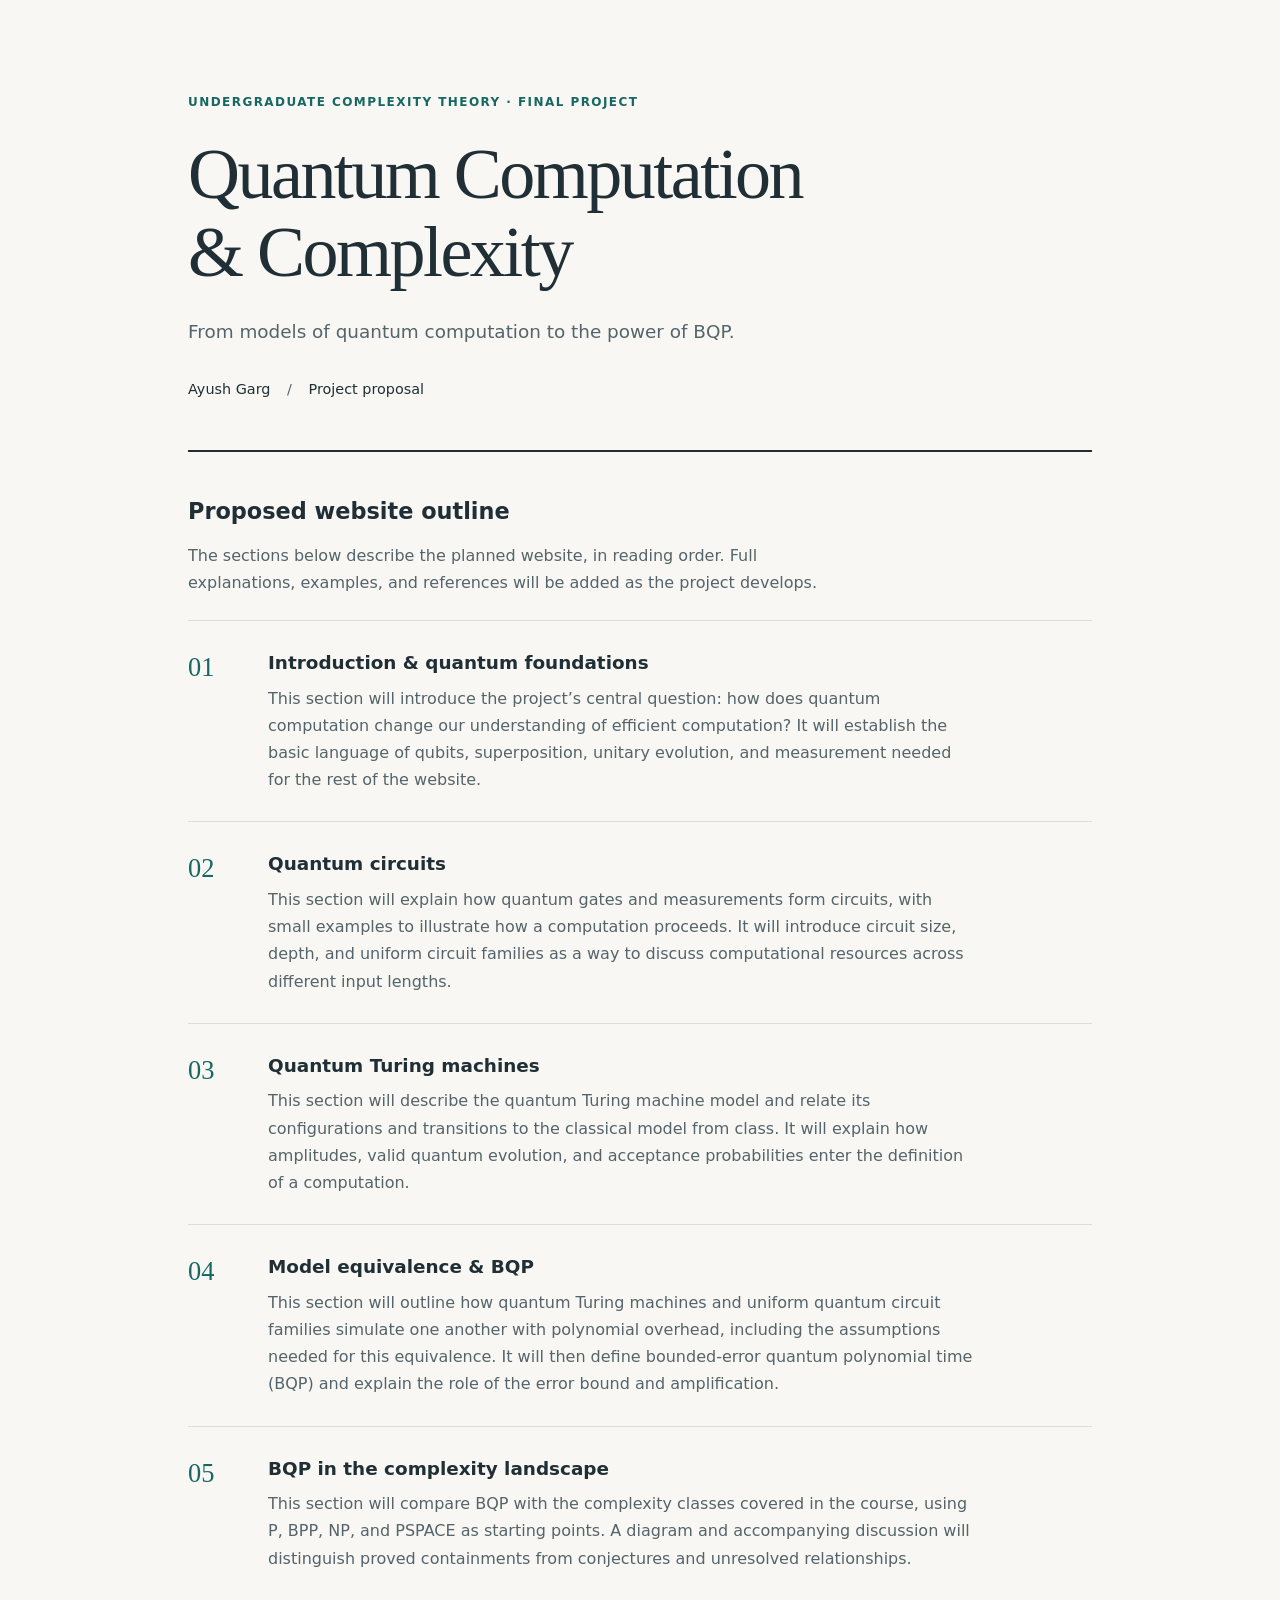
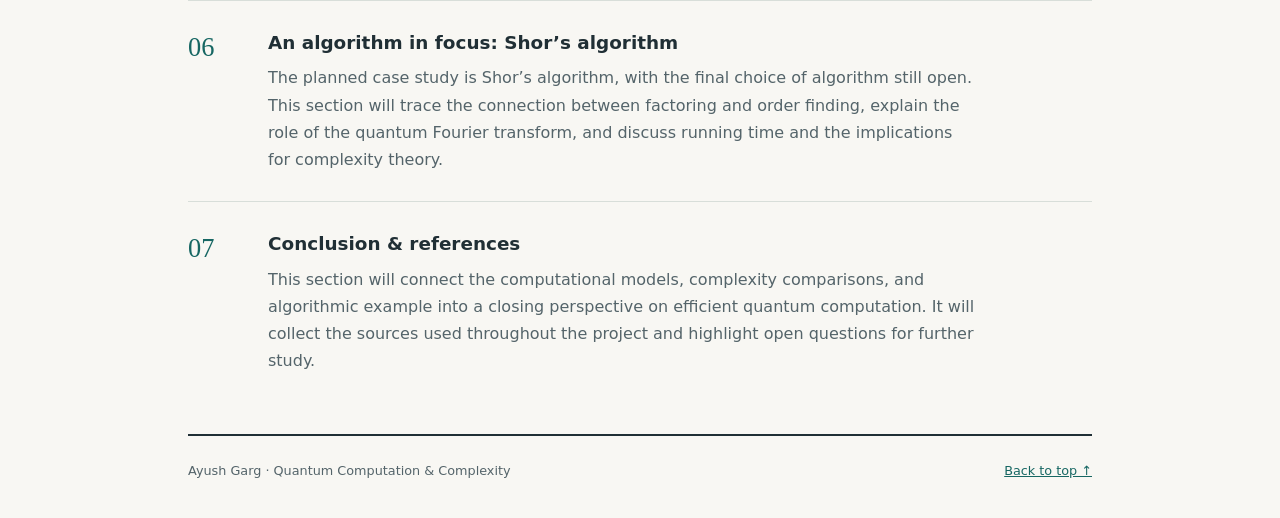
==== index.html @ b47189cc "Add quantum complexity project outline website" ====
<!DOCTYPE html>
<html lang="en">
<head>
  <meta charset="utf-8">
  <meta name="viewport" content="width=device-width, initial-scale=1">
  <meta name="description" content="Ayush Garg’s complexity theory final project: a proposed exploration of quantum computation and BQP.">
  <title>Quantum Computation &amp; Complexity | Ayush Garg</title>
  <link rel="stylesheet" href="styles.css">
</head>
<body>
  <a class="skip-link" href="#outline">Skip to outline</a>
  <div class="page">
    <header>
      <p class="eyebrow">Undergraduate Complexity Theory · Final Project</p>
      <h1>Quantum Computation<br>&amp; Complexity</h1>
      <p class="subtitle">From models of quantum computation to the power of BQP.</p>
      <p class="byline">Ayush Garg <span aria-hidden="true">/</span> Project proposal</p>
    </header>
    <main id="outline">
      <div class="outline-heading">
        <h2>Proposed website outline</h2>
        <p>The sections below describe the planned website, in reading order. Full explanations, examples, and references will be added as the project develops.</p>
      </div>
      <!-- Add future content inside each corresponding section. -->
      <ol class="chapters">
        <li><section id="introduction" aria-labelledby="intro-title">
          <h3 id="intro-title"><a href="#introduction">Introduction &amp; quantum foundations</a></h3>
          <p>This section will introduce the project’s central question: how does quantum computation change our understanding of efficient computation? It will establish the basic language of qubits, superposition, unitary evolution, and measurement needed for the rest of the website.</p>
        </section></li>
        <li><section id="quantum-circuits" aria-labelledby="circuits-title">
          <h3 id="circuits-title"><a href="#quantum-circuits">Quantum circuits</a></h3>
          <p>This section will explain how quantum gates and measurements form circuits, with small examples to illustrate how a computation proceeds. It will introduce circuit size, depth, and uniform circuit families as a way to discuss computational resources across different input lengths.</p>
        </section></li>
        <li><section id="quantum-turing-machines" aria-labelledby="machines-title">
          <h3 id="machines-title"><a href="#quantum-turing-machines">Quantum Turing machines</a></h3>
          <p>This section will describe the quantum Turing machine model and relate its configurations and transitions to the classical model from class. It will explain how amplitudes, valid quantum evolution, and acceptance probabilities enter the definition of a computation.</p>
        </section></li>
        <li><section id="equivalence-and-bqp" aria-labelledby="bqp-title">
          <h3 id="bqp-title"><a href="#equivalence-and-bqp">Model equivalence &amp; BQP</a></h3>
          <p>This section will outline how quantum Turing machines and uniform quantum circuit families simulate one another with polynomial overhead, including the assumptions needed for this equivalence. It will then define bounded-error quantum polynomial time (BQP) and explain the role of the error bound and amplification.</p>
        </section></li>
        <li><section id="complexity-landscape" aria-labelledby="landscape-title">
          <h3 id="landscape-title"><a href="#complexity-landscape">BQP in the complexity landscape</a></h3>
          <p>This section will compare BQP with the complexity classes covered in the course, using P, BPP, NP, and PSPACE as starting points. A diagram and accompanying discussion will distinguish proved containments from conjectures and unresolved relationships.</p>
        </section></li>
        <li><section id="quantum-algorithm" aria-labelledby="algorithm-title">
          <h3 id="algorithm-title"><a href="#quantum-algorithm">An algorithm in focus: Shor’s algorithm</a></h3>
          <p>The planned case study is Shor’s algorithm, with the final choice of algorithm still open. This section will trace the connection between factoring and order finding, explain the role of the quantum Fourier transform, and discuss running time and the implications for complexity theory.</p>
        </section></li>
        <li><section id="conclusion-and-references" aria-labelledby="references-title">
          <h3 id="references-title"><a href="#conclusion-and-references">Conclusion &amp; references</a></h3>
          <p>This section will connect the computational models, complexity comparisons, and algorithmic example into a closing perspective on efficient quantum computation. It will collect the sources used throughout the project and highlight open questions for further study.</p>
        </section></li>
      </ol>
    </main>
    <footer>Ayush Garg · Quantum Computation &amp; Complexity <a href="#">Back to top ↑</a></footer>
  </div>
</body>
</html>
---- styles.css ----
:root { color-scheme: light; --paper: #f8f7f3; --ink: #202f35; --muted: #54646a; --accent: #176763; --rule: #d8ded9; }
* { box-sizing: border-box; }
html { scroll-behavior: smooth; }
body { margin: 0; background: var(--paper); color: var(--ink); font-family: system-ui, -apple-system, BlinkMacSystemFont, "Segoe UI", sans-serif; line-height: 1.7; }
.page { max-width: 1000px; margin: 0 auto; padding: 0 48px; }
header { padding: 80px 0 48px; border-bottom: 2px solid var(--ink); }
.eyebrow { color: var(--accent); font-size: .75rem; font-weight: 700; letter-spacing: .12em; text-transform: uppercase; }
h1 { margin: 24px 0; font-family: Georgia, "Times New Roman", serif; font-size: clamp(2.5rem, 6vw, 4.5rem); font-weight: 400; line-height: 1.08; letter-spacing: -.035em; }
.subtitle { max-width: 550px; color: var(--muted); font-size: 1.15rem; }
.byline { margin: 30px 0 0; font-size: .9rem; }
.byline span { margin: 0 12px; color: var(--muted); }
.outline-heading { padding: 40px 0 24px; }
h2 { margin: 0 0 12px; font-size: 1.4rem; font-weight: 600; }
.outline-heading p { max-width: 680px; margin: 0; color: var(--muted); }
.chapters { list-style: none; counter-reset: chapter; margin: 0; padding: 0; }
.chapters li { counter-increment: chapter; display: grid; grid-template-columns: 56px 1fr; gap: 24px; padding: 28px 0; border-top: 1px solid var(--rule); }
.chapters li::before { content: counter(chapter, decimal-leading-zero); color: var(--accent); font-family: Georgia, "Times New Roman", serif; font-size: 1.65rem; line-height: 1.4; }
section { scroll-margin-top: 24px; }
h3 { margin: 0 0 8px; font-size: 1.15rem; font-weight: 600; line-height: 1.5; }
h3 a { color: inherit; text-decoration: none; }
h3 a:hover { color: var(--accent); text-decoration: underline; text-underline-offset: 5px; }
section p { max-width: 710px; margin: 0; color: var(--muted); }
footer { display: flex; justify-content: space-between; gap: 20px; margin-top: 32px; padding: 24px 0 36px; border-top: 2px solid var(--ink); color: var(--muted); font-size: .8rem; }
footer a { color: var(--accent); white-space: nowrap; }
a:focus-visible { outline: 2px solid var(--accent); outline-offset: 5px; }
.skip-link { position: absolute; top: 8px; left: 8px; padding: 8px 16px; background: var(--ink); color: white; transform: translateY(-150%); }
.skip-link:focus { transform: translateY(0); }
@media (max-width: 600px) {
  .page { padding: 0 24px; }
  header { padding-top: 40px; }
  .chapters li { grid-template-columns: 32px 1fr; gap: 12px; }
  footer { flex-direction: column; gap: 8px; }
}
@media (prefers-reduced-motion: reduce) { html { scroll-behavior: auto; } }
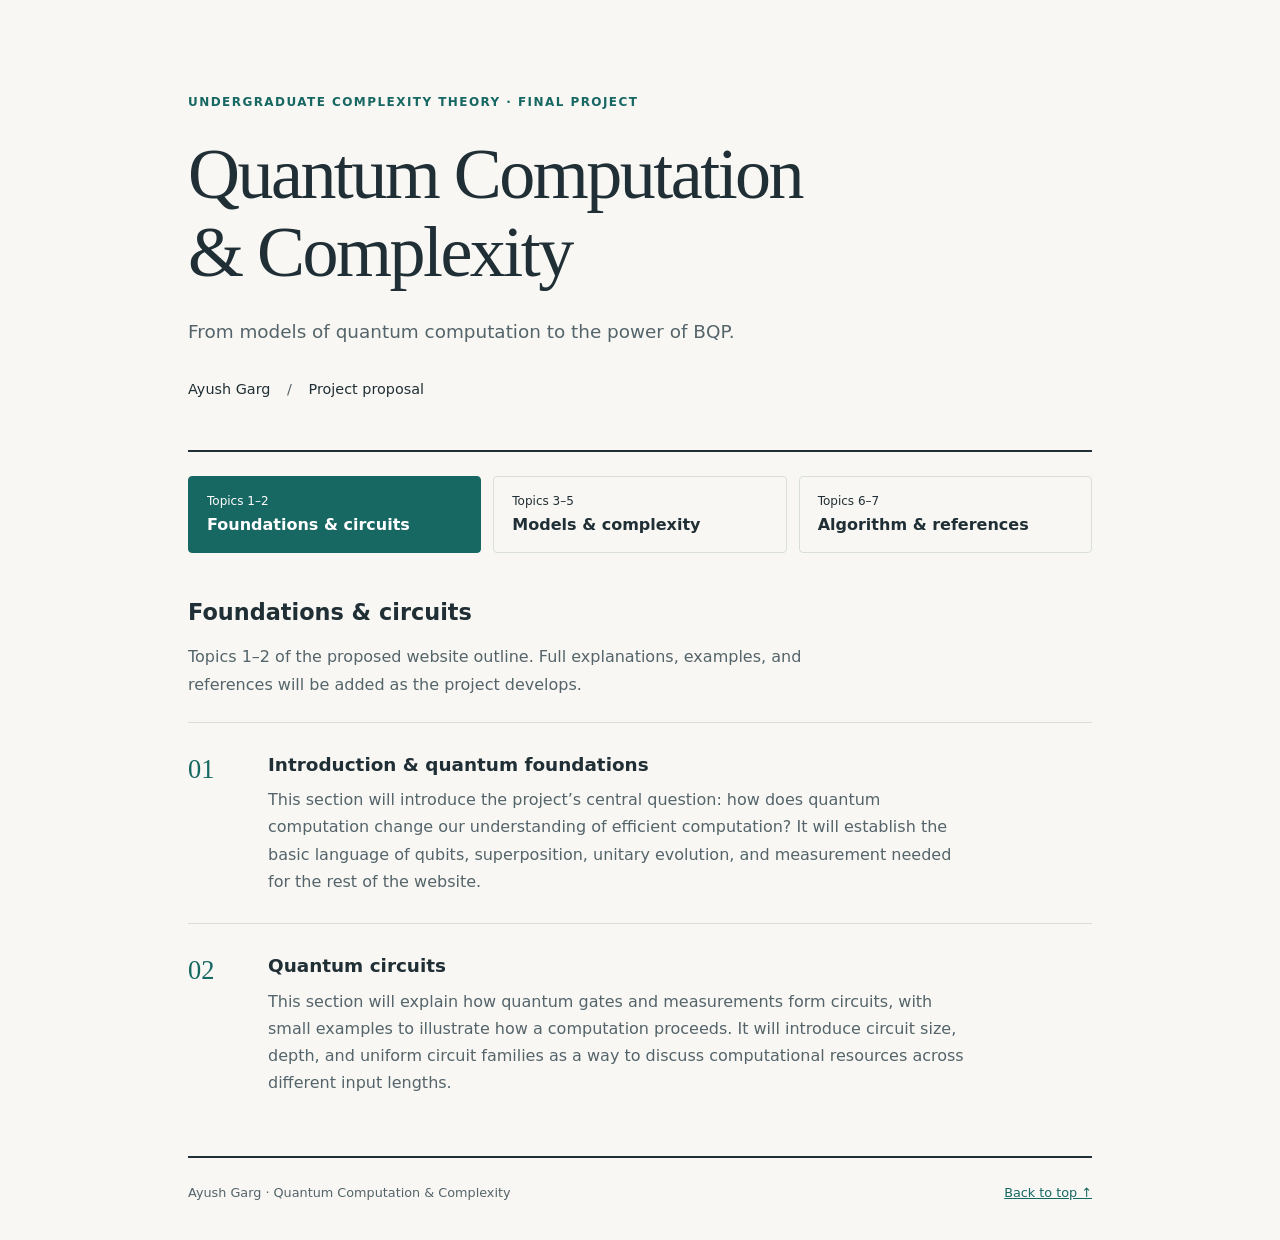
==== commit 33ba8f1b: "Split outline into three navigable topic pages" ====
--- a/index.html
+++ b/index.html
@@ -4,7 +4,7 @@
   <meta charset="utf-8">
   <meta name="viewport" content="width=device-width, initial-scale=1">
   <meta name="description" content="Ayush Garg’s complexity theory final project: a proposed exploration of quantum computation and BQP.">
-  <title>Quantum Computation &amp; Complexity | Ayush Garg</title>
+  <title>Foundations &amp; circuits | Ayush Garg</title>
   <link rel="stylesheet" href="styles.css">
 </head>
 <body>
@@ -16,13 +16,18 @@
       <p class="subtitle">From models of quantum computation to the power of BQP.</p>
       <p class="byline">Ayush Garg <span aria-hidden="true">/</span> Project proposal</p>
     </header>
+    <nav class="page-nav" aria-label="Project pages">
+      <a href="index.html" aria-current="page"><span>Topics 1–2</span>Foundations &amp; circuits</a>
+      <a href="models-and-complexity.html"><span>Topics 3–5</span>Models &amp; complexity</a>
+      <a href="algorithm-and-references.html"><span>Topics 6–7</span>Algorithm &amp; references</a>
+    </nav>
     <main id="outline">
       <div class="outline-heading">
-        <h2>Proposed website outline</h2>
-        <p>The sections below describe the planned website, in reading order. Full explanations, examples, and references will be added as the project develops.</p>
+        <h2>Foundations &amp; circuits</h2>
+        <p>Topics 1–2 of the proposed website outline. Full explanations, examples, and references will be added as the project develops.</p>
       </div>
       <!-- Add future content inside each corresponding section. -->
-      <ol class="chapters">
+      <ol class="chapters" start="1" style="--chapter-start: 0">
         <li><section id="introduction" aria-labelledby="intro-title">
           <h3 id="intro-title"><a href="#introduction">Introduction &amp; quantum foundations</a></h3>
           <p>This section will introduce the project’s central question: how does quantum computation change our understanding of efficient computation? It will establish the basic language of qubits, superposition, unitary evolution, and measurement needed for the rest of the website.</p>
@@ -31,26 +36,6 @@
           <h3 id="circuits-title"><a href="#quantum-circuits">Quantum circuits</a></h3>
           <p>This section will explain how quantum gates and measurements form circuits, with small examples to illustrate how a computation proceeds. It will introduce circuit size, depth, and uniform circuit families as a way to discuss computational resources across different input lengths.</p>
         </section></li>
-        <li><section id="quantum-turing-machines" aria-labelledby="machines-title">
-          <h3 id="machines-title"><a href="#quantum-turing-machines">Quantum Turing machines</a></h3>
-          <p>This section will describe the quantum Turing machine model and relate its configurations and transitions to the classical model from class. It will explain how amplitudes, valid quantum evolution, and acceptance probabilities enter the definition of a computation.</p>
-        </section></li>
-        <li><section id="equivalence-and-bqp" aria-labelledby="bqp-title">
-          <h3 id="bqp-title"><a href="#equivalence-and-bqp">Model equivalence &amp; BQP</a></h3>
-          <p>This section will outline how quantum Turing machines and uniform quantum circuit families simulate one another with polynomial overhead, including the assumptions needed for this equivalence. It will then define bounded-error quantum polynomial time (BQP) and explain the role of the error bound and amplification.</p>
-        </section></li>
-        <li><section id="complexity-landscape" aria-labelledby="landscape-title">
-          <h3 id="landscape-title"><a href="#complexity-landscape">BQP in the complexity landscape</a></h3>
-          <p>This section will compare BQP with the complexity classes covered in the course, using P, BPP, NP, and PSPACE as starting points. A diagram and accompanying discussion will distinguish proved containments from conjectures and unresolved relationships.</p>
-        </section></li>
-        <li><section id="quantum-algorithm" aria-labelledby="algorithm-title">
-          <h3 id="algorithm-title"><a href="#quantum-algorithm">An algorithm in focus: Shor’s algorithm</a></h3>
-          <p>The planned case study is Shor’s algorithm, with the final choice of algorithm still open. This section will trace the connection between factoring and order finding, explain the role of the quantum Fourier transform, and discuss running time and the implications for complexity theory.</p>
-        </section></li>
-        <li><section id="conclusion-and-references" aria-labelledby="references-title">
-          <h3 id="references-title"><a href="#conclusion-and-references">Conclusion &amp; references</a></h3>
-          <p>This section will connect the computational models, complexity comparisons, and algorithmic example into a closing perspective on efficient quantum computation. It will collect the sources used throughout the project and highlight open questions for further study.</p>
-        </section></li>
       </ol>
     </main>
     <footer>Ayush Garg · Quantum Computation &amp; Complexity <a href="#">Back to top ↑</a></footer>
--- a/styles.css
+++ b/styles.css
@@ -12,7 +12,7 @@
 .outline-heading { padding: 40px 0 24px; }
 h2 { margin: 0 0 12px; font-size: 1.4rem; font-weight: 600; }
 .outline-heading p { max-width: 680px; margin: 0; color: var(--muted); }
-.chapters { list-style: none; counter-reset: chapter; margin: 0; padding: 0; }
+.chapters { list-style: none; counter-reset: chapter var(--chapter-start, 0); margin: 0; padding: 0; }
 .chapters li { counter-increment: chapter; display: grid; grid-template-columns: 56px 1fr; gap: 24px; padding: 28px 0; border-top: 1px solid var(--rule); }
 .chapters li::before { content: counter(chapter, decimal-leading-zero); color: var(--accent); font-family: Georgia, "Times New Roman", serif; font-size: 1.65rem; line-height: 1.4; }
 section { scroll-margin-top: 24px; }
@@ -32,3 +32,11 @@
   footer { flex-direction: column; gap: 8px; }
 }
 @media (prefers-reduced-motion: reduce) { html { scroll-behavior: auto; } }
+
+/* Shared navigation across the three topic pages. */
+.page-nav { display: flex; gap: 12px; padding: 24px 0 0; }
+.page-nav a { flex: 1; padding: 14px 18px; border: 1px solid var(--rule); border-radius: 4px; color: var(--ink); text-decoration: none; font-weight: 600; }
+.page-nav span { display: block; font-size: .75rem; font-weight: 400; }
+.page-nav a:hover { border-color: var(--accent); }
+.page-nav a[aria-current="page"] { background: var(--accent); border-color: var(--accent); color: white; }
+@media (max-width: 600px) { .page-nav { flex-direction: column; gap: 8px; } }
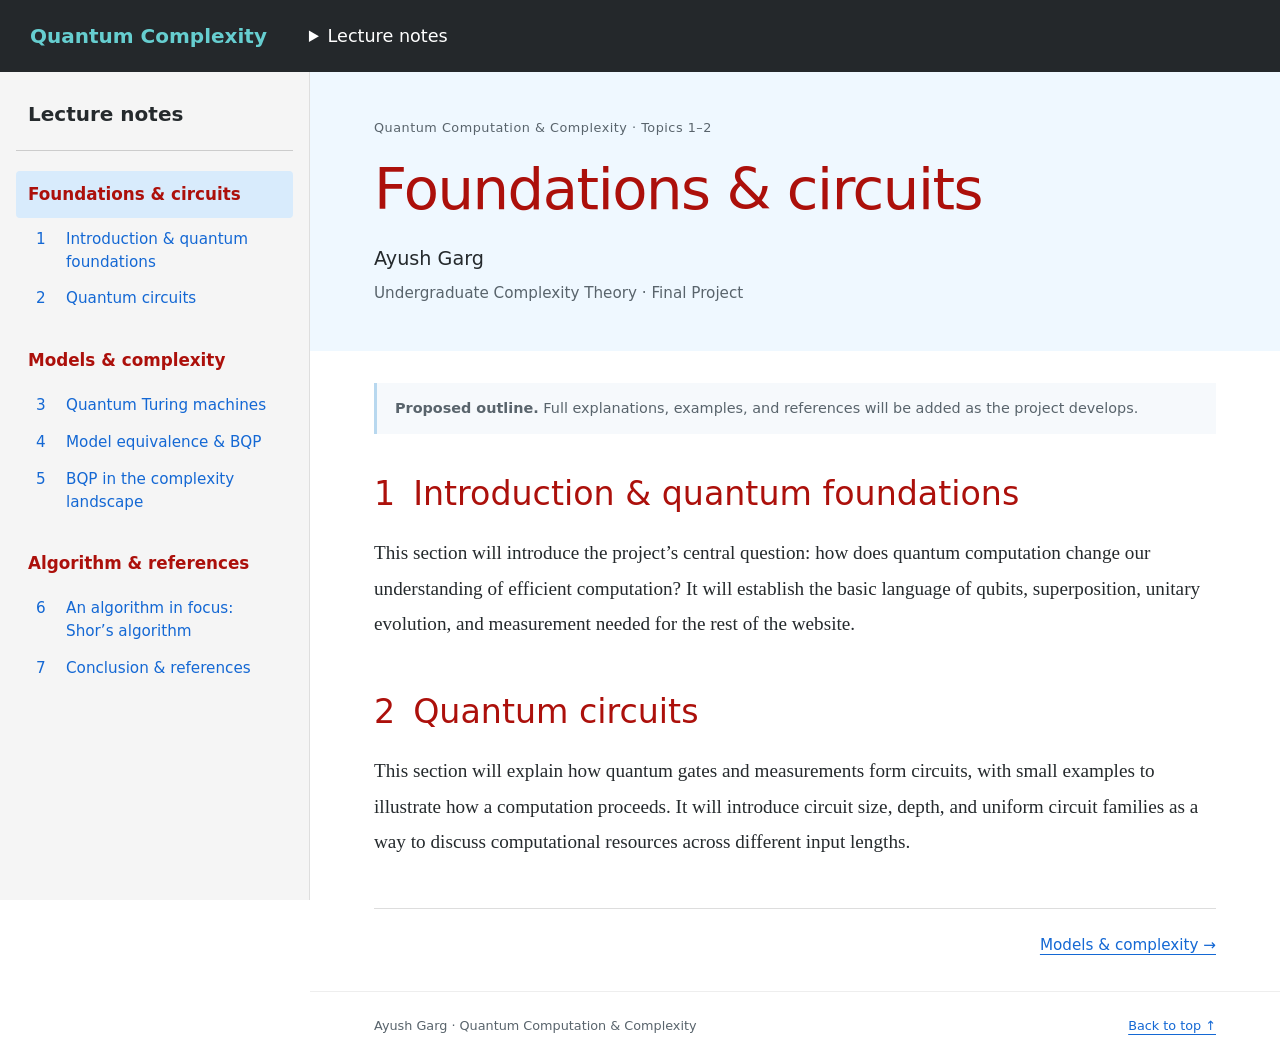
==== commit f143ae2f: "Style project as lecture notes with sidebar navigation" ====
--- a/index.html
+++ b/index.html
@@ -5,38 +5,55 @@
   <meta name="viewport" content="width=device-width, initial-scale=1">
   <meta name="description" content="Ayush Garg’s complexity theory final project: a proposed exploration of quantum computation and BQP.">
   <title>Foundations &amp; circuits | Ayush Garg</title>
-  <link rel="stylesheet" href="styles.css">
+  <link rel="stylesheet" href="styles.css?v=lecture-notes">
 </head>
 <body>
-  <a class="skip-link" href="#outline">Skip to outline</a>
-  <div class="page">
-    <header>
-      <p class="eyebrow">Undergraduate Complexity Theory · Final Project</p>
-      <h1>Quantum Computation<br>&amp; Complexity</h1>
-      <p class="subtitle">From models of quantum computation to the power of BQP.</p>
-      <p class="byline">Ayush Garg <span aria-hidden="true">/</span> Project proposal</p>
-    </header>
-    <nav class="page-nav" aria-label="Project pages">
-      <a href="index.html" aria-current="page"><span>Topics 1–2</span>Foundations &amp; circuits</a>
-      <a href="models-and-complexity.html"><span>Topics 3–5</span>Models &amp; complexity</a>
-      <a href="algorithm-and-references.html"><span>Topics 6–7</span>Algorithm &amp; references</a>
-    </nav>
+  <a class="skip-link" href="#outline">Skip to lecture notes</a>
+  <header class="topbar">
+    <a class="brand" href="index.html">Quantum Complexity</a>
+    <details class="lecture-menu"><summary>Lecture notes</summary><div class="menu-links"><a href="index.html" aria-current="page">Foundations &amp; circuits</a><a href="models-and-complexity.html">Models &amp; complexity</a><a href="algorithm-and-references.html">Algorithm &amp; references</a></div></details>
+  </header>
+  <aside class="sidebar">
+    <h2>Lecture notes</h2>
+    <nav aria-label="Lecture notes">
+<div class="nav-group"><a class="lecture-link" href="index.html" aria-current="page">Foundations &amp; circuits</a><ul class="section-links">
+<li><a href="index.html#introduction"><span>1</span>Introduction &amp; quantum foundations</a></li>
+<li><a href="index.html#quantum-circuits"><span>2</span>Quantum circuits</a></li>
+</ul></div>
+<div class="nav-group"><a class="lecture-link" href="models-and-complexity.html">Models &amp; complexity</a><ul class="section-links">
+<li><a href="models-and-complexity.html#quantum-turing-machines"><span>3</span>Quantum Turing machines</a></li>
+<li><a href="models-and-complexity.html#equivalence-and-bqp"><span>4</span>Model equivalence &amp; BQP</a></li>
+<li><a href="models-and-complexity.html#complexity-landscape"><span>5</span>BQP in the complexity landscape</a></li>
+</ul></div>
+<div class="nav-group"><a class="lecture-link" href="algorithm-and-references.html">Algorithm &amp; references</a><ul class="section-links">
+<li><a href="algorithm-and-references.html#quantum-algorithm"><span>6</span>An algorithm in focus: Shor’s algorithm</a></li>
+<li><a href="algorithm-and-references.html#conclusion-and-references"><span>7</span>Conclusion &amp; references</a></li>
+</ul></div>
+</nav>
+  </aside>
+  <div class="reading-pane">
     <main id="outline">
-      <div class="outline-heading">
-        <h2>Foundations &amp; circuits</h2>
-        <p>Topics 1–2 of the proposed website outline. Full explanations, examples, and references will be added as the project develops.</p>
-      </div>
+      <header class="lecture-header">
+        <p class="eyebrow">Quantum Computation &amp; Complexity · Topics 1–2</p>
+        <h1>Foundations &amp; circuits</h1>
+        <p class="byline">Ayush Garg</p>
+        <p class="course">Undergraduate Complexity Theory · Final Project</p>
+      </header>
+      <div class="notes-body">
+        <p class="proposal-note"><strong>Proposed outline.</strong> Full explanations, examples, and references will be added as the project develops.</p>
       <!-- Add future content inside each corresponding section. -->
       <ol class="chapters" start="1" style="--chapter-start: 0">
         <li><section id="introduction" aria-labelledby="intro-title">
-          <h3 id="intro-title"><a href="#introduction">Introduction &amp; quantum foundations</a></h3>
+          <h2 id="intro-title"><a href="#introduction">Introduction &amp; quantum foundations</a></h2>
           <p>This section will introduce the project’s central question: how does quantum computation change our understanding of efficient computation? It will establish the basic language of qubits, superposition, unitary evolution, and measurement needed for the rest of the website.</p>
         </section></li>
         <li><section id="quantum-circuits" aria-labelledby="circuits-title">
-          <h3 id="circuits-title"><a href="#quantum-circuits">Quantum circuits</a></h3>
+          <h2 id="circuits-title"><a href="#quantum-circuits">Quantum circuits</a></h2>
           <p>This section will explain how quantum gates and measurements form circuits, with small examples to illustrate how a computation proceeds. It will introduce circuit size, depth, and uniform circuit families as a way to discuss computational resources across different input lengths.</p>
         </section></li>
       </ol>
+        <nav class="reading-nav" aria-label="Continue reading"><a class="next" href="models-and-complexity.html">Models &amp; complexity →</a></nav>
+      </div>
     </main>
     <footer>Ayush Garg · Quantum Computation &amp; Complexity <a href="#">Back to top ↑</a></footer>
   </div>
--- a/styles.css
+++ b/styles.css
@@ -1,42 +1,60 @@
-:root { color-scheme: light; --paper: #f8f7f3; --ink: #202f35; --muted: #54646a; --accent: #176763; --rule: #d8ded9; }
+:root { color-scheme: light; --ink: #252a2d; --muted: #59646c; --red: #ac100b; --blue: #1468d4; --selected: #d8ebfc; --sidebar: 310px; --topbar: 72px; }
 * { box-sizing: border-box; }
-html { scroll-behavior: smooth; }
-body { margin: 0; background: var(--paper); color: var(--ink); font-family: system-ui, -apple-system, BlinkMacSystemFont, "Segoe UI", sans-serif; line-height: 1.7; }
-.page { max-width: 1000px; margin: 0 auto; padding: 0 48px; }
-header { padding: 80px 0 48px; border-bottom: 2px solid var(--ink); }
-.eyebrow { color: var(--accent); font-size: .75rem; font-weight: 700; letter-spacing: .12em; text-transform: uppercase; }
-h1 { margin: 24px 0; font-family: Georgia, "Times New Roman", serif; font-size: clamp(2.5rem, 6vw, 4.5rem); font-weight: 400; line-height: 1.08; letter-spacing: -.035em; }
-.subtitle { max-width: 550px; color: var(--muted); font-size: 1.15rem; }
-.byline { margin: 30px 0 0; font-size: .9rem; }
-.byline span { margin: 0 12px; color: var(--muted); }
-.outline-heading { padding: 40px 0 24px; }
-h2 { margin: 0 0 12px; font-size: 1.4rem; font-weight: 600; }
-.outline-heading p { max-width: 680px; margin: 0; color: var(--muted); }
-.chapters { list-style: none; counter-reset: chapter var(--chapter-start, 0); margin: 0; padding: 0; }
-.chapters li { counter-increment: chapter; display: grid; grid-template-columns: 56px 1fr; gap: 24px; padding: 28px 0; border-top: 1px solid var(--rule); }
-.chapters li::before { content: counter(chapter, decimal-leading-zero); color: var(--accent); font-family: Georgia, "Times New Roman", serif; font-size: 1.65rem; line-height: 1.4; }
-section { scroll-margin-top: 24px; }
-h3 { margin: 0 0 8px; font-size: 1.15rem; font-weight: 600; line-height: 1.5; }
-h3 a { color: inherit; text-decoration: none; }
-h3 a:hover { color: var(--accent); text-decoration: underline; text-underline-offset: 5px; }
-section p { max-width: 710px; margin: 0; color: var(--muted); }
-footer { display: flex; justify-content: space-between; gap: 20px; margin-top: 32px; padding: 24px 0 36px; border-top: 2px solid var(--ink); color: var(--muted); font-size: .8rem; }
-footer a { color: var(--accent); white-space: nowrap; }
-a:focus-visible { outline: 2px solid var(--accent); outline-offset: 5px; }
-.skip-link { position: absolute; top: 8px; left: 8px; padding: 8px 16px; background: var(--ink); color: white; transform: translateY(-150%); }
+html { scroll-behavior: smooth; scroll-padding-top: 96px; }
+body { margin: 0; background: white; color: var(--ink); font-family: system-ui, -apple-system, BlinkMacSystemFont, "Segoe UI", sans-serif; line-height: 1.6; }
+a { color: var(--blue); text-underline-offset: 4px; }
+a:focus-visible, summary:focus-visible { outline: 3px solid #3187e5; outline-offset: 3px; }
+.topbar { position: sticky; top: 0; z-index: 10; height: var(--topbar); display: flex; align-items: center; gap: 42px; padding: 0 30px; background: #24282b; color: white; }
+.brand { color: #66ced0; font-size: 1.25rem; font-weight: 650; text-decoration: none; }
+.lecture-menu { position: relative; }
+.lecture-menu summary { cursor: pointer; font-size: 1.1rem; padding: 12px 0; }
+.menu-links { position: absolute; top: 100%; left: 0; width: 290px; padding: 10px 0; background: white; border: 1px solid #d6dadd; border-radius: 5px; box-shadow: 0 12px 28px #0003; }
+.menu-links a { display: block; padding: 12px 20px; color: var(--red); text-decoration: none; }
+.menu-links a:hover, .menu-links a[aria-current="page"] { background: var(--selected); }
+.sidebar { position: fixed; top: var(--topbar); bottom: 0; left: 0; width: var(--sidebar); overflow-y: auto; background: #f5f5f5; border-right: 1px solid #dedede; padding: 26px 16px; }
+.sidebar h2 { margin: 0 0 20px; padding: 0 12px 20px; border-bottom: 1px solid #ccc; font-size: 1.25rem; font-weight: 650; }
+.nav-group { margin-bottom: 20px; }
+.lecture-link { display: block; padding: 10px 12px; color: var(--red); text-decoration: none; border-radius: 4px; font-size: 1.05rem; font-weight: 550; }
+.lecture-link[aria-current="page"] { background: var(--selected); }
+.lecture-link:hover { background: #e5edf4; }
+.section-links { list-style: none; padding: 3px 0 0; margin: 0; }
+.section-links a { display: grid; grid-template-columns: 20px 1fr; gap: 10px; padding: 7px 12px 7px 20px; font-size: .95rem; text-decoration: none; line-height: 1.5; }
+.section-links a:hover { text-decoration: underline; background: #eaf2fa; }
+.reading-pane { margin-left: var(--sidebar); }
+.lecture-header { padding: 46px clamp(28px, 5vw, 80px); background: #eff8ff; }
+.eyebrow { margin: 0 0 18px; color: var(--muted); font-size: .8rem; letter-spacing: .04em; }
+h1 { margin: 0 0 20px; font-size: clamp(2.3rem, 4.5vw, 4.2rem); line-height: 1.17; color: var(--red); font-weight: 350; letter-spacing: -.025em; }
+.byline { margin: 0; font-size: 1.2rem; }
+.course { margin: 6px 0 0; color: var(--muted); font-size: .95rem; }
+.notes-body { max-width: 1100px; padding: 32px clamp(28px, 5vw, 80px) 10px; }
+.proposal-note { margin: 0 0 38px; padding: 14px 18px; border-left: 3px solid #b8d8ef; background: #f6f9fc; color: var(--muted); font-size: .9rem; }
+.chapters { list-style: none; counter-reset: chapter var(--chapter-start, 0); padding: 0; margin: 0; }
+.chapters > li { counter-increment: chapter; margin-bottom: 48px; }
+.chapters h2 { display: flex; gap: 18px; margin: 0 0 20px; font-size: clamp(1.65rem, 2.6vw, 2.5rem); line-height: 1.3; font-weight: 400; color: var(--red); }
+.chapters h2::before { content: counter(chapter); }
+.chapters h2 a { color: inherit; text-decoration: none; }
+.chapters h2 a:hover { text-decoration: underline; }
+section p { font-family: Georgia, "Times New Roman", serif; font-size: 1.2rem; line-height: 1.85; margin: 0 0 20px; }
+section:target { border-left: 3px solid #b8d8ef; padding-left: 18px; }
+.reading-nav { display: flex; flex-wrap: wrap; justify-content: space-between; gap: 18px; border-top: 1px solid #ddd; padding: 24px 0; font-size: .95rem; }
+.reading-nav .next { margin-left: auto; }
+footer { display: flex; flex-wrap: wrap; justify-content: space-between; gap: 16px; padding: 24px clamp(28px, 5vw, 80px); border-top: 1px solid #eee; color: var(--muted); font-size: .8rem; }
+.skip-link { position: fixed; z-index: 20; top: 8px; left: 8px; padding: 10px 18px; background: white; transform: translateY(-150%); }
 .skip-link:focus { transform: translateY(0); }
-@media (max-width: 600px) {
-  .page { padding: 0 24px; }
-  header { padding-top: 40px; }
-  .chapters li { grid-template-columns: 32px 1fr; gap: 12px; }
-  footer { flex-direction: column; gap: 8px; }
+@media (min-width: 1500px) { :root { --sidebar: 350px; } }
+@media (max-width: 760px) {
+  :root { --topbar: 64px; }
+  .topbar { padding: 0 18px; gap: 20px; justify-content: space-between; }
+  .brand { font-size: 1rem; }
+  .lecture-menu summary { font-size: .9rem; }
+  .menu-links { left: auto; right: 0; width: min(290px, 90vw); }
+  .sidebar { position: static; width: auto; padding: 20px 16px 4px; border-right: 0; border-bottom: 1px solid #ddd; }
+  .sidebar h2 { font-size: 1.1rem; margin-bottom: 12px; padding-bottom: 12px; }
+  .nav-group { margin-bottom: 12px; }
+  .reading-pane { margin-left: 0; }
+  .lecture-header { padding: 32px 24px; }
+  .notes-body { padding: 24px; }
+  section p { font-size: 1.1rem; }
+  footer { padding: 24px; }
 }
 @media (prefers-reduced-motion: reduce) { html { scroll-behavior: auto; } }
-
-/* Shared navigation across the three topic pages. */
-.page-nav { display: flex; gap: 12px; padding: 24px 0 0; }
-.page-nav a { flex: 1; padding: 14px 18px; border: 1px solid var(--rule); border-radius: 4px; color: var(--ink); text-decoration: none; font-weight: 600; }
-.page-nav span { display: block; font-size: .75rem; font-weight: 400; }
-.page-nav a:hover { border-color: var(--accent); }
-.page-nav a[aria-current="page"] { background: var(--accent); border-color: var(--accent); color: white; }
-@media (max-width: 600px) { .page-nav { flex-direction: column; gap: 8px; } }
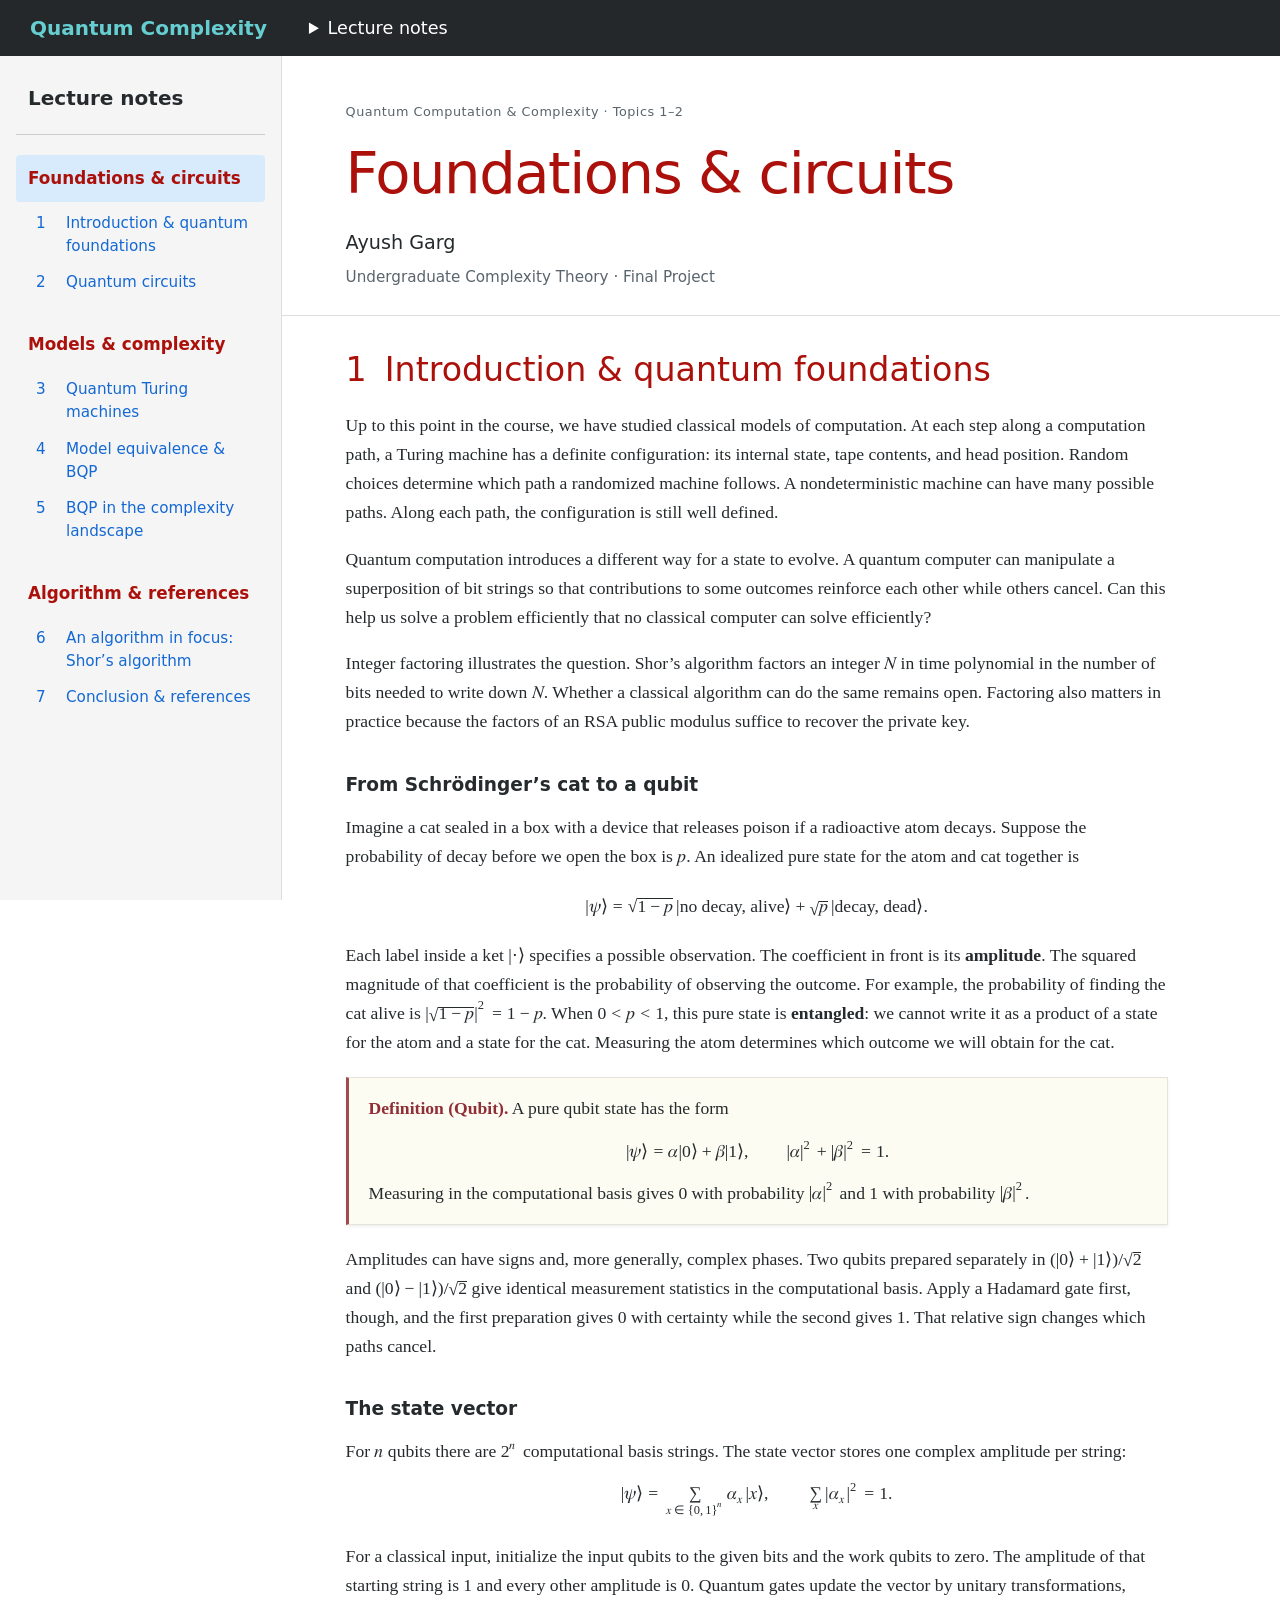
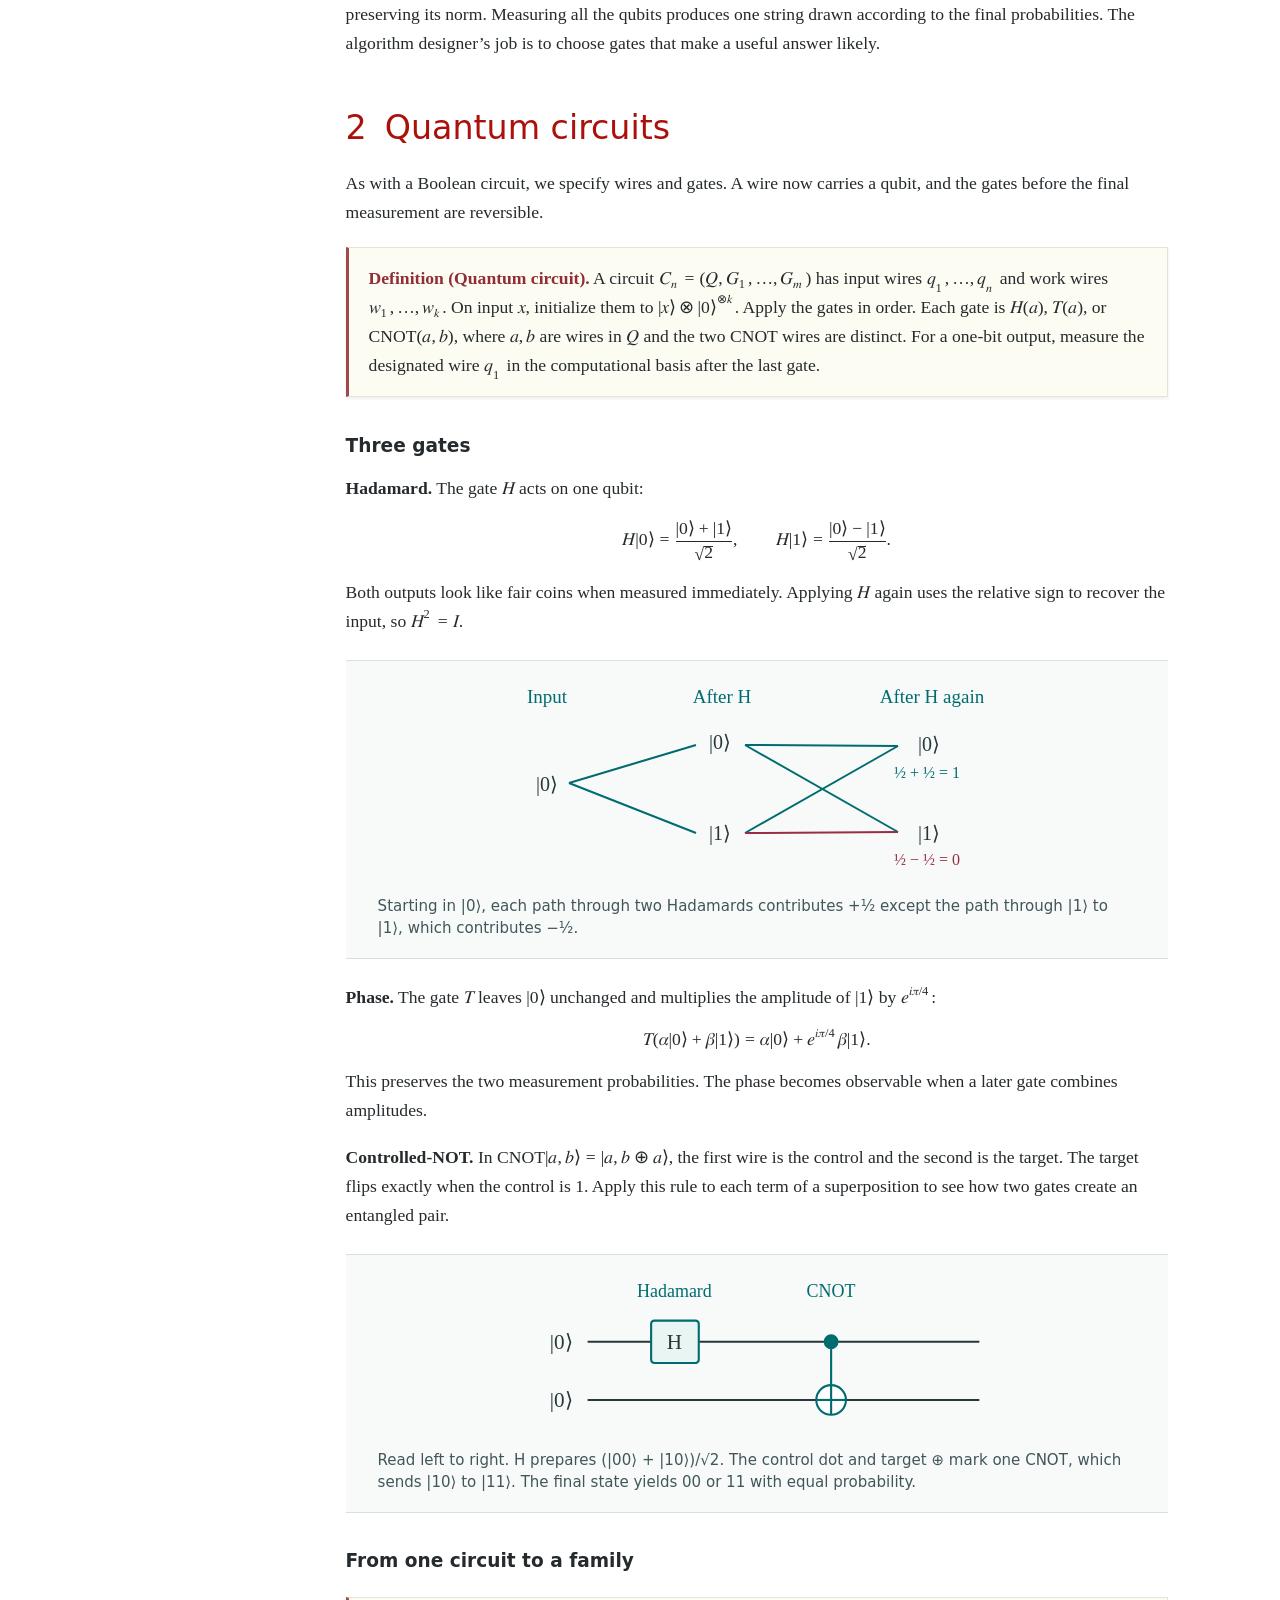
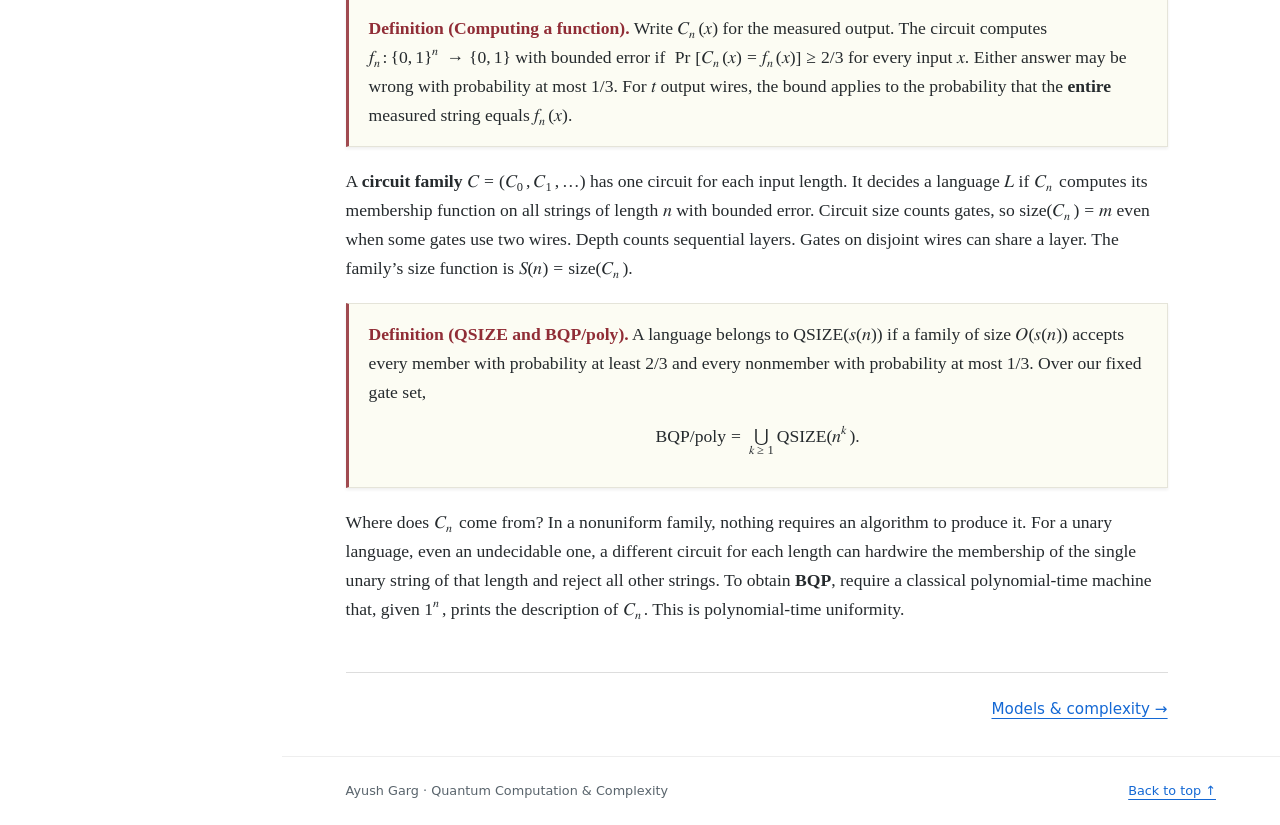
==== commit 1084085a: "4Draft 1" ====
--- a/index.html
+++ b/index.html
@@ -3,9 +3,9 @@
 <head>
   <meta charset="utf-8">
   <meta name="viewport" content="width=device-width, initial-scale=1">
-  <meta name="description" content="Ayush Garg’s complexity theory final project: a proposed exploration of quantum computation and BQP.">
+  <meta name="description" content="Ayush Garg’s complexity theory final project: lecture notes on quantum computation and BQP.">
   <title>Foundations &amp; circuits | Ayush Garg</title>
-  <link rel="stylesheet" href="styles.css?v=lecture-notes">
+  <link rel="stylesheet" href="styles.css?v=quantum-notes-2">
 </head>
 <body>
   <a class="skip-link" href="#outline">Skip to lecture notes</a>
@@ -40,16 +40,58 @@
         <p class="course">Undergraduate Complexity Theory · Final Project</p>
       </header>
       <div class="notes-body">
-        <p class="proposal-note"><strong>Proposed outline.</strong> Full explanations, examples, and references will be added as the project develops.</p>
-      <!-- Add future content inside each corresponding section. -->
+
       <ol class="chapters" start="1" style="--chapter-start: 0">
         <li><section id="introduction" aria-labelledby="intro-title">
           <h2 id="intro-title"><a href="#introduction">Introduction &amp; quantum foundations</a></h2>
-          <p>This section will introduce the project’s central question: how does quantum computation change our understanding of efficient computation? It will establish the basic language of qubits, superposition, unitary evolution, and measurement needed for the rest of the website.</p>
+<p>Up to this point in the course, we have studied classical models of computation. At each step along a computation path, a Turing machine has a definite configuration: its internal state, tape contents, and head position. Random choices determine which path a randomized machine follows. A nondeterministic machine can have many possible paths. Along each path, the configuration is still well defined.</p>
+<p>Quantum computation introduces a different way for a state to evolve. A quantum computer can manipulate a superposition of bit strings so that contributions to some outcomes reinforce each other while others cancel. Can this help us solve a problem efficiently that no classical computer can solve efficiently?</p>
+<p>Integer factoring illustrates the question. Shor’s algorithm factors an integer <math display="inline" xmlns="http://www.w3.org/1998/Math/MathML"><semantics><mi>N</mi><annotation encoding="application/x-tex">N</annotation></semantics></math> in time polynomial in the number of bits needed to write down <math display="inline" xmlns="http://www.w3.org/1998/Math/MathML"><semantics><mi>N</mi><annotation encoding="application/x-tex">N</annotation></semantics></math>. Whether a classical algorithm can do the same remains open. Factoring also matters in practice because the factors of an RSA public modulus suffice to recover the private key.</p>
+<h3 id="from-schrödingers-cat-to-a-qubit">From Schrödinger’s cat to a qubit</h3>
+<p>Imagine a cat sealed in a box with a device that releases poison if a radioactive atom decays. Suppose the probability of decay before we open the box is <math display="inline" xmlns="http://www.w3.org/1998/Math/MathML"><semantics><mi>p</mi><annotation encoding="application/x-tex">p</annotation></semantics></math>. An idealized pure state for the atom and cat together is</p>
+<p><math display="block" xmlns="http://www.w3.org/1998/Math/MathML"><semantics><mrow><mrow><mo stretchy="true" form="prefix">|</mo><mi>ψ</mi><mo stretchy="false" form="postfix">⟩</mo><mo>=</mo><msqrt><mrow><mn>1</mn><mo>−</mo><mi>p</mi></mrow></msqrt><mspace width="0.167em"></mspace><mo stretchy="true" form="postfix">|</mo></mrow><mtext mathvariant="normal">no decay, alive</mtext><mo stretchy="false" form="postfix">⟩</mo><mo>+</mo><msqrt><mi>p</mi></msqrt><mspace width="0.167em"></mspace><mo stretchy="false" form="prefix">|</mo><mtext mathvariant="normal">decay, dead</mtext><mo stretchy="false" form="postfix">⟩</mo><mi>.</mi></mrow><annotation encoding="application/x-tex">|\psi\rangle=\sqrt{1-p}\,|\text{no decay, alive}\rangle+\sqrt{p}\,|\text{decay, dead}\rangle.</annotation></semantics></math></p>
+<p>Each label inside a ket <math display="inline" xmlns="http://www.w3.org/1998/Math/MathML"><semantics><mrow><mo stretchy="false" form="prefix">|</mo><mi>⋅</mi><mo stretchy="false" form="postfix">⟩</mo></mrow><annotation encoding="application/x-tex">|\cdot\rangle</annotation></semantics></math> specifies a possible observation. The coefficient in front is its <strong>amplitude</strong>. The squared magnitude of that coefficient is the probability of observing the outcome. For example, the probability of finding the cat alive is <math display="inline" xmlns="http://www.w3.org/1998/Math/MathML"><semantics><mrow><msup><mrow><mo stretchy="true" form="prefix">|</mo><msqrt><mrow><mn>1</mn><mo>−</mo><mi>p</mi></mrow></msqrt><mo stretchy="true" form="postfix">|</mo></mrow><mn>2</mn></msup><mo>=</mo><mn>1</mn><mo>−</mo><mi>p</mi></mrow><annotation encoding="application/x-tex">|\sqrt{1-p}|^2=1-p</annotation></semantics></math>. When <math display="inline" xmlns="http://www.w3.org/1998/Math/MathML"><semantics><mrow><mn>0</mn><mo>&lt;</mo><mi>p</mi><mo>&lt;</mo><mn>1</mn></mrow><annotation encoding="application/x-tex">0&lt;p&lt;1</annotation></semantics></math>, this pure state is <strong>entangled</strong>: we cannot write it as a product of a state for the atom and a state for the cat. Measuring the atom determines which outcome we will obtain for the cat.</p>
+<div class="definition">
+<p><strong>Definition (Qubit).</strong> A pure qubit state has the form <math display="block" xmlns="http://www.w3.org/1998/Math/MathML"><semantics><mrow><mrow><mo stretchy="true" form="prefix">|</mo><mi>ψ</mi><mo stretchy="false" form="postfix">⟩</mo><mo>=</mo><mi>α</mi><mo stretchy="true" form="postfix">|</mo></mrow><mn>0</mn><mo stretchy="false" form="postfix">⟩</mo><mo>+</mo><mi>β</mi><mrow><mo stretchy="true" form="prefix">|</mo><mn>1</mn><mo stretchy="false" form="postfix">⟩</mo><mo>,</mo><mspace width="2.0em"></mspace><mo stretchy="true" form="postfix">|</mo></mrow><mi>α</mi><mrow><mo stretchy="true" form="prefix">|</mo><msup><mi></mi><mn>2</mn></msup><mo>+</mo><mo stretchy="true" form="postfix">|</mo></mrow><mi>β</mi><msup><mo stretchy="false" form="prefix">|</mo><mn>2</mn></msup><mo>=</mo><mn>1</mn><mi>.</mi></mrow><annotation encoding="application/x-tex">|\psi\rangle=\alpha|0\rangle+\beta|1\rangle,\qquad |\alpha|^2+|\beta|^2=1.</annotation></semantics></math> Measuring in the computational basis gives 0 with probability <math display="inline" xmlns="http://www.w3.org/1998/Math/MathML"><semantics><msup><mrow><mo stretchy="true" form="prefix">|</mo><mi>α</mi><mo stretchy="true" form="postfix">|</mo></mrow><mn>2</mn></msup><annotation encoding="application/x-tex">|\alpha|^2</annotation></semantics></math> and 1 with probability <math display="inline" xmlns="http://www.w3.org/1998/Math/MathML"><semantics><msup><mrow><mo stretchy="true" form="prefix">|</mo><mi>β</mi><mo stretchy="true" form="postfix">|</mo></mrow><mn>2</mn></msup><annotation encoding="application/x-tex">|\beta|^2</annotation></semantics></math>.</p>
+</div>
+<p>Amplitudes can have signs and, more generally, complex phases. Two qubits prepared separately in <math display="inline" xmlns="http://www.w3.org/1998/Math/MathML"><semantics><mrow><mrow><mo stretchy="true" form="prefix">(</mo><mrow><mo stretchy="true" form="prefix">|</mo><mn>0</mn><mo stretchy="false" form="postfix">⟩</mo><mo>+</mo><mo stretchy="true" form="postfix">|</mo></mrow><mn>1</mn><mo stretchy="false" form="postfix">⟩</mo><mo stretchy="true" form="postfix">)</mo></mrow><mi>/</mi><msqrt><mn>2</mn></msqrt></mrow><annotation encoding="application/x-tex">(|0\rangle+|1\rangle)/\sqrt{2}</annotation></semantics></math> and <math display="inline" xmlns="http://www.w3.org/1998/Math/MathML"><semantics><mrow><mrow><mo stretchy="true" form="prefix">(</mo><mrow><mo stretchy="true" form="prefix">|</mo><mn>0</mn><mo stretchy="false" form="postfix">⟩</mo><mo>−</mo><mo stretchy="true" form="postfix">|</mo></mrow><mn>1</mn><mo stretchy="false" form="postfix">⟩</mo><mo stretchy="true" form="postfix">)</mo></mrow><mi>/</mi><msqrt><mn>2</mn></msqrt></mrow><annotation encoding="application/x-tex">(|0\rangle-|1\rangle)/\sqrt{2}</annotation></semantics></math> give identical measurement statistics in the computational basis. Apply a Hadamard gate first, though, and the first preparation gives 0 with certainty while the second gives 1. That relative sign changes which paths cancel.</p>
+<h3 id="the-state-vector">The state vector</h3>
+<p>For <math display="inline" xmlns="http://www.w3.org/1998/Math/MathML"><semantics><mi>n</mi><annotation encoding="application/x-tex">n</annotation></semantics></math> qubits there are <math display="inline" xmlns="http://www.w3.org/1998/Math/MathML"><semantics><msup><mn>2</mn><mi>n</mi></msup><annotation encoding="application/x-tex">2^n</annotation></semantics></math> computational basis strings. The state vector stores one complex amplitude per string: <math display="block" xmlns="http://www.w3.org/1998/Math/MathML"><semantics><mrow><mrow><mo stretchy="true" form="prefix">|</mo><mi>ψ</mi><mo stretchy="false" form="postfix">⟩</mo><mo>=</mo><munder><mo>∑</mo><mrow><mi>x</mi><mo>∈</mo><mo stretchy="false" form="prefix">{</mo><mn>0</mn><mo>,</mo><mn>1</mn><msup><mo stretchy="false" form="postfix">}</mo><mi>n</mi></msup></mrow></munder><msub><mi>α</mi><mi>x</mi></msub><mo stretchy="true" form="postfix">|</mo></mrow><mi>x</mi><mo stretchy="false" form="postfix">⟩</mo><mo>,</mo><mspace width="2.0em"></mspace><munder><mo>∑</mo><mi>x</mi></munder><msup><mrow><mo stretchy="true" form="prefix">|</mo><msub><mi>α</mi><mi>x</mi></msub><mo stretchy="true" form="postfix">|</mo></mrow><mn>2</mn></msup><mo>=</mo><mn>1</mn><mi>.</mi></mrow><annotation encoding="application/x-tex">|\psi\rangle=\sum_{x\in\{0,1\}^n}\alpha_x|x\rangle,\qquad \sum_x |\alpha_x|^2=1.</annotation></semantics></math></p>
+<p>For a classical input, initialize the input qubits to the given bits and the work qubits to zero. The amplitude of that starting string is 1 and every other amplitude is 0. Quantum gates update the vector by unitary transformations, preserving its norm. Measuring all the qubits produces one string drawn according to the final probabilities. The algorithm designer’s job is to choose gates that make a useful answer likely.</p>
+
         </section></li>
         <li><section id="quantum-circuits" aria-labelledby="circuits-title">
           <h2 id="circuits-title"><a href="#quantum-circuits">Quantum circuits</a></h2>
-          <p>This section will explain how quantum gates and measurements form circuits, with small examples to illustrate how a computation proceeds. It will introduce circuit size, depth, and uniform circuit families as a way to discuss computational resources across different input lengths.</p>
+<p>As with a Boolean circuit, we specify wires and gates. A wire now carries a qubit, and the gates before the final measurement are reversible.</p>
+<div class="definition">
+<p><strong>Definition (Quantum circuit).</strong> A circuit <math display="inline" xmlns="http://www.w3.org/1998/Math/MathML"><semantics><mrow><msub><mi>C</mi><mi>n</mi></msub><mo>=</mo><mrow><mo stretchy="true" form="prefix">(</mo><mi>Q</mi><mo>,</mo><msub><mi>G</mi><mn>1</mn></msub><mo>,</mo><mi>…</mi><mo>,</mo><msub><mi>G</mi><mi>m</mi></msub><mo stretchy="true" form="postfix">)</mo></mrow></mrow><annotation encoding="application/x-tex">C_n=(Q,G_1,\ldots,G_m)</annotation></semantics></math> has input wires <math display="inline" xmlns="http://www.w3.org/1998/Math/MathML"><semantics><mrow><msub><mi>q</mi><mn>1</mn></msub><mo>,</mo><mi>…</mi><mo>,</mo><msub><mi>q</mi><mi>n</mi></msub></mrow><annotation encoding="application/x-tex">q_1,\ldots,q_n</annotation></semantics></math> and work wires <math display="inline" xmlns="http://www.w3.org/1998/Math/MathML"><semantics><mrow><msub><mi>w</mi><mn>1</mn></msub><mo>,</mo><mi>…</mi><mo>,</mo><msub><mi>w</mi><mi>k</mi></msub></mrow><annotation encoding="application/x-tex">w_1,\ldots,w_k</annotation></semantics></math>. On input <math display="inline" xmlns="http://www.w3.org/1998/Math/MathML"><semantics><mi>x</mi><annotation encoding="application/x-tex">x</annotation></semantics></math>, initialize them to <math display="inline" xmlns="http://www.w3.org/1998/Math/MathML"><semantics><mrow><mrow><mo stretchy="true" form="prefix">|</mo><mi>x</mi><mo stretchy="false" form="postfix">⟩</mo><mo>⊗</mo><mo stretchy="true" form="postfix">|</mo></mrow><mn>0</mn><msup><mo stretchy="false" form="postfix">⟩</mo><mrow><mi>⊗</mi><mi>k</mi></mrow></msup></mrow><annotation encoding="application/x-tex">|x\rangle\otimes|0\rangle^{\otimes k}</annotation></semantics></math>. Apply the gates in order. Each gate is <math display="inline" xmlns="http://www.w3.org/1998/Math/MathML"><semantics><mrow><mi>H</mi><mrow><mo stretchy="true" form="prefix">(</mo><mi>a</mi><mo stretchy="true" form="postfix">)</mo></mrow></mrow><annotation encoding="application/x-tex">H(a)</annotation></semantics></math>, <math display="inline" xmlns="http://www.w3.org/1998/Math/MathML"><semantics><mrow><mi>T</mi><mrow><mo stretchy="true" form="prefix">(</mo><mi>a</mi><mo stretchy="true" form="postfix">)</mo></mrow></mrow><annotation encoding="application/x-tex">T(a)</annotation></semantics></math>, or <math display="inline" xmlns="http://www.w3.org/1998/Math/MathML"><semantics><mrow><mrow><mi mathvariant="normal">C</mi><mi mathvariant="normal">N</mi><mi mathvariant="normal">O</mi><mi mathvariant="normal">T</mi></mrow><mrow><mo stretchy="true" form="prefix">(</mo><mi>a</mi><mo>,</mo><mi>b</mi><mo stretchy="true" form="postfix">)</mo></mrow></mrow><annotation encoding="application/x-tex">\mathrm{CNOT}(a,b)</annotation></semantics></math>, where <math display="inline" xmlns="http://www.w3.org/1998/Math/MathML"><semantics><mrow><mi>a</mi><mo>,</mo><mi>b</mi></mrow><annotation encoding="application/x-tex">a,b</annotation></semantics></math> are wires in <math display="inline" xmlns="http://www.w3.org/1998/Math/MathML"><semantics><mi>Q</mi><annotation encoding="application/x-tex">Q</annotation></semantics></math> and the two CNOT wires are distinct. For a one-bit output, measure the designated wire <math display="inline" xmlns="http://www.w3.org/1998/Math/MathML"><semantics><msub><mi>q</mi><mn>1</mn></msub><annotation encoding="application/x-tex">q_1</annotation></semantics></math> in the computational basis after the last gate.</p>
+</div>
+<h3 id="three-gates">Three gates</h3>
+<p><strong>Hadamard.</strong> The gate <math display="inline" xmlns="http://www.w3.org/1998/Math/MathML"><semantics><mi>H</mi><annotation encoding="application/x-tex">H</annotation></semantics></math> acts on one qubit: <math display="block" xmlns="http://www.w3.org/1998/Math/MathML"><semantics><mrow><mi>H</mi><mrow><mo stretchy="true" form="prefix">|</mo><mn>0</mn><mo stretchy="false" form="postfix">⟩</mo><mo>=</mo><mfrac><mrow><mrow><mo stretchy="true" form="prefix">|</mo><mn>0</mn><mo stretchy="false" form="postfix">⟩</mo><mo>+</mo><mo stretchy="true" form="postfix">|</mo></mrow><mn>1</mn><mo stretchy="false" form="postfix">⟩</mo></mrow><msqrt><mn>2</mn></msqrt></mfrac><mo>,</mo><mspace width="2.0em"></mspace><mi>H</mi><mo stretchy="true" form="postfix">|</mo></mrow><mn>1</mn><mo stretchy="false" form="postfix">⟩</mo><mo>=</mo><mfrac><mrow><mrow><mo stretchy="true" form="prefix">|</mo><mn>0</mn><mo stretchy="false" form="postfix">⟩</mo><mo>−</mo><mo stretchy="true" form="postfix">|</mo></mrow><mn>1</mn><mo stretchy="false" form="postfix">⟩</mo></mrow><msqrt><mn>2</mn></msqrt></mfrac><mi>.</mi></mrow><annotation encoding="application/x-tex">H|0\rangle=\frac{|0\rangle+|1\rangle}{\sqrt{2}},\qquad H|1\rangle=\frac{|0\rangle-|1\rangle}{\sqrt{2}}.</annotation></semantics></math> Both outputs look like fair coins when measured immediately. Applying <math display="inline" xmlns="http://www.w3.org/1998/Math/MathML"><semantics><mi>H</mi><annotation encoding="application/x-tex">H</annotation></semantics></math> again uses the relative sign to recover the input, so <math display="inline" xmlns="http://www.w3.org/1998/Math/MathML"><semantics><mrow><msup><mi>H</mi><mn>2</mn></msup><mo>=</mo><mi>I</mi></mrow><annotation encoding="application/x-tex">H^2=I</annotation></semantics></math>.</p>
+<figure>
+<img src="images/interference.svg" alt="Two paths add at zero and cancel at one.">
+<figcaption>
+Starting in |0⟩, each path through two Hadamards contributes +½ except the path through |1⟩ to |1⟩, which contributes −½.
+</figcaption>
+</figure>
+<p><strong>Phase.</strong> The gate <math display="inline" xmlns="http://www.w3.org/1998/Math/MathML"><semantics><mi>T</mi><annotation encoding="application/x-tex">T</annotation></semantics></math> leaves <math display="inline" xmlns="http://www.w3.org/1998/Math/MathML"><semantics><mrow><mo stretchy="false" form="prefix">|</mo><mn>0</mn><mo stretchy="false" form="postfix">⟩</mo></mrow><annotation encoding="application/x-tex">|0\rangle</annotation></semantics></math> unchanged and multiplies the amplitude of <math display="inline" xmlns="http://www.w3.org/1998/Math/MathML"><semantics><mrow><mo stretchy="false" form="prefix">|</mo><mn>1</mn><mo stretchy="false" form="postfix">⟩</mo></mrow><annotation encoding="application/x-tex">|1\rangle</annotation></semantics></math> by <math display="inline" xmlns="http://www.w3.org/1998/Math/MathML"><semantics><msup><mi>e</mi><mrow><mi>i</mi><mi>π</mi><mi>/</mi><mn>4</mn></mrow></msup><annotation encoding="application/x-tex">e^{i\pi/4}</annotation></semantics></math>: <math display="block" xmlns="http://www.w3.org/1998/Math/MathML"><semantics><mrow><mi>T</mi><mrow><mo stretchy="true" form="prefix">(</mo><mi>α</mi><mrow><mo stretchy="true" form="prefix">|</mo><mn>0</mn><mo stretchy="false" form="postfix">⟩</mo><mo>+</mo><mi>β</mi><mo stretchy="true" form="postfix">|</mo></mrow><mn>1</mn><mo stretchy="false" form="postfix">⟩</mo><mo stretchy="true" form="postfix">)</mo></mrow><mo>=</mo><mi>α</mi><mrow><mo stretchy="true" form="prefix">|</mo><mn>0</mn><mo stretchy="false" form="postfix">⟩</mo><mo>+</mo><msup><mi>e</mi><mrow><mi>i</mi><mi>π</mi><mi>/</mi><mn>4</mn></mrow></msup><mi>β</mi><mo stretchy="true" form="postfix">|</mo></mrow><mn>1</mn><mo stretchy="false" form="postfix">⟩</mo><mi>.</mi></mrow><annotation encoding="application/x-tex">T(\alpha|0\rangle+\beta|1\rangle)=\alpha|0\rangle+e^{i\pi/4}\beta|1\rangle.</annotation></semantics></math> This preserves the two measurement probabilities. The phase becomes observable when a later gate combines amplitudes.</p>
+<p><strong>Controlled-NOT.</strong> In <math display="inline" xmlns="http://www.w3.org/1998/Math/MathML"><semantics><mrow><mrow><mi mathvariant="normal">C</mi><mi mathvariant="normal">N</mi><mi mathvariant="normal">O</mi><mi mathvariant="normal">T</mi></mrow><mrow><mo stretchy="true" form="prefix">|</mo><mi>a</mi><mo>,</mo><mi>b</mi><mo stretchy="false" form="postfix">⟩</mo><mo>=</mo><mo stretchy="true" form="postfix">|</mo></mrow><mi>a</mi><mo>,</mo><mi>b</mi><mo>⊕</mo><mi>a</mi><mo stretchy="false" form="postfix">⟩</mo></mrow><annotation encoding="application/x-tex">\mathrm{CNOT}|a,b\rangle=|a,b\oplus a\rangle</annotation></semantics></math>, the first wire is the control and the second is the target. The target flips exactly when the control is 1. Apply this rule to each term of a superposition to see how two gates create an entangled pair.</p>
+<figure>
+<img src="images/bell.svg" alt="Bell circuit with H on the upper wire followed by CNOT from upper to lower wire.">
+<figcaption>
+Read left to right. H prepares (|00⟩ + |10⟩)/√2. The control dot and target ⊕ mark one CNOT, which sends |10⟩ to |11⟩. The final state yields 00 or 11 with equal probability.
+</figcaption>
+</figure>
+<h3 id="from-one-circuit-to-a-family">From one circuit to a family</h3>
+<div class="definition">
+<p><strong>Definition (Computing a function).</strong> Write <math display="inline" xmlns="http://www.w3.org/1998/Math/MathML"><semantics><mrow><msub><mi>C</mi><mi>n</mi></msub><mrow><mo stretchy="true" form="prefix">(</mo><mi>x</mi><mo stretchy="true" form="postfix">)</mo></mrow></mrow><annotation encoding="application/x-tex">C_n(x)</annotation></semantics></math> for the measured output. The circuit computes <math display="inline" xmlns="http://www.w3.org/1998/Math/MathML"><semantics><mrow><msub><mi>f</mi><mi>n</mi></msub><mo>:</mo><mo stretchy="false" form="prefix">{</mo><mn>0</mn><mo>,</mo><mn>1</mn><msup><mo stretchy="false" form="postfix">}</mo><mi>n</mi></msup><mo>→</mo><mo stretchy="false" form="prefix">{</mo><mn>0</mn><mo>,</mo><mn>1</mn><mo stretchy="false" form="postfix">}</mo></mrow><annotation encoding="application/x-tex">f_n:\{0,1\}^n\to\{0,1\}</annotation></semantics></math> with bounded error if <math display="inline" xmlns="http://www.w3.org/1998/Math/MathML"><semantics><mrow><mo>Pr</mo><mrow><mo stretchy="true" form="prefix">[</mo><msub><mi>C</mi><mi>n</mi></msub><mrow><mo stretchy="true" form="prefix">(</mo><mi>x</mi><mo stretchy="true" form="postfix">)</mo></mrow><mo>=</mo><msub><mi>f</mi><mi>n</mi></msub><mrow><mo stretchy="true" form="prefix">(</mo><mi>x</mi><mo stretchy="true" form="postfix">)</mo></mrow><mo stretchy="true" form="postfix">]</mo></mrow><mo>≥</mo><mn>2</mn><mi>/</mi><mn>3</mn></mrow><annotation encoding="application/x-tex">\Pr[C_n(x)=f_n(x)]\ge 2/3</annotation></semantics></math> for every input <math display="inline" xmlns="http://www.w3.org/1998/Math/MathML"><semantics><mi>x</mi><annotation encoding="application/x-tex">x</annotation></semantics></math>. Either answer may be wrong with probability at most <math display="inline" xmlns="http://www.w3.org/1998/Math/MathML"><semantics><mrow><mn>1</mn><mi>/</mi><mn>3</mn></mrow><annotation encoding="application/x-tex">1/3</annotation></semantics></math>. For <math display="inline" xmlns="http://www.w3.org/1998/Math/MathML"><semantics><mi>t</mi><annotation encoding="application/x-tex">t</annotation></semantics></math> output wires, the bound applies to the probability that the <strong>entire</strong> measured string equals <math display="inline" xmlns="http://www.w3.org/1998/Math/MathML"><semantics><mrow><msub><mi>f</mi><mi>n</mi></msub><mrow><mo stretchy="true" form="prefix">(</mo><mi>x</mi><mo stretchy="true" form="postfix">)</mo></mrow></mrow><annotation encoding="application/x-tex">f_n(x)</annotation></semantics></math>.</p>
+</div>
+<p>A <strong>circuit family</strong> <math display="inline" xmlns="http://www.w3.org/1998/Math/MathML"><semantics><mrow><mi>C</mi><mo>=</mo><mrow><mo stretchy="true" form="prefix">(</mo><msub><mi>C</mi><mn>0</mn></msub><mo>,</mo><msub><mi>C</mi><mn>1</mn></msub><mo>,</mo><mi>…</mi><mo stretchy="true" form="postfix">)</mo></mrow></mrow><annotation encoding="application/x-tex">C=(C_0,C_1,\ldots)</annotation></semantics></math> has one circuit for each input length. It decides a language <math display="inline" xmlns="http://www.w3.org/1998/Math/MathML"><semantics><mi>L</mi><annotation encoding="application/x-tex">L</annotation></semantics></math> if <math display="inline" xmlns="http://www.w3.org/1998/Math/MathML"><semantics><msub><mi>C</mi><mi>n</mi></msub><annotation encoding="application/x-tex">C_n</annotation></semantics></math> computes its membership function on all strings of length <math display="inline" xmlns="http://www.w3.org/1998/Math/MathML"><semantics><mi>n</mi><annotation encoding="application/x-tex">n</annotation></semantics></math> with bounded error. Circuit size counts gates, so <math display="inline" xmlns="http://www.w3.org/1998/Math/MathML"><semantics><mrow><mrow><mi mathvariant="normal">s</mi><mi mathvariant="normal">i</mi><mi mathvariant="normal">z</mi><mi mathvariant="normal">e</mi></mrow><mrow><mo stretchy="true" form="prefix">(</mo><msub><mi>C</mi><mi>n</mi></msub><mo stretchy="true" form="postfix">)</mo></mrow><mo>=</mo><mi>m</mi></mrow><annotation encoding="application/x-tex">\mathrm{size}(C_n)=m</annotation></semantics></math> even when some gates use two wires. Depth counts sequential layers. Gates on disjoint wires can share a layer. The family’s size function is <math display="inline" xmlns="http://www.w3.org/1998/Math/MathML"><semantics><mrow><mi>S</mi><mrow><mo stretchy="true" form="prefix">(</mo><mi>n</mi><mo stretchy="true" form="postfix">)</mo></mrow><mo>=</mo><mrow><mi mathvariant="normal">s</mi><mi mathvariant="normal">i</mi><mi mathvariant="normal">z</mi><mi mathvariant="normal">e</mi></mrow><mrow><mo stretchy="true" form="prefix">(</mo><msub><mi>C</mi><mi>n</mi></msub><mo stretchy="true" form="postfix">)</mo></mrow></mrow><annotation encoding="application/x-tex">S(n)=\mathrm{size}(C_n)</annotation></semantics></math>.</p>
+<div class="definition">
+<p><strong>Definition (QSIZE and BQP/poly).</strong> A language belongs to <math display="inline" xmlns="http://www.w3.org/1998/Math/MathML"><semantics><mrow><mrow><mi mathvariant="normal">Q</mi><mi mathvariant="normal">S</mi><mi mathvariant="normal">I</mi><mi mathvariant="normal">Z</mi><mi mathvariant="normal">E</mi></mrow><mrow><mo stretchy="true" form="prefix">(</mo><mi>s</mi><mrow><mo stretchy="true" form="prefix">(</mo><mi>n</mi><mo stretchy="true" form="postfix">)</mo></mrow><mo stretchy="true" form="postfix">)</mo></mrow></mrow><annotation encoding="application/x-tex">\mathrm{QSIZE}(s(n))</annotation></semantics></math> if a family of size <math display="inline" xmlns="http://www.w3.org/1998/Math/MathML"><semantics><mrow><mi>O</mi><mrow><mo stretchy="true" form="prefix">(</mo><mi>s</mi><mrow><mo stretchy="true" form="prefix">(</mo><mi>n</mi><mo stretchy="true" form="postfix">)</mo></mrow><mo stretchy="true" form="postfix">)</mo></mrow></mrow><annotation encoding="application/x-tex">O(s(n))</annotation></semantics></math> accepts every member with probability at least <math display="inline" xmlns="http://www.w3.org/1998/Math/MathML"><semantics><mrow><mn>2</mn><mi>/</mi><mn>3</mn></mrow><annotation encoding="application/x-tex">2/3</annotation></semantics></math> and every nonmember with probability at most <math display="inline" xmlns="http://www.w3.org/1998/Math/MathML"><semantics><mrow><mn>1</mn><mi>/</mi><mn>3</mn></mrow><annotation encoding="application/x-tex">1/3</annotation></semantics></math>. Over our fixed gate set, <math display="block" xmlns="http://www.w3.org/1998/Math/MathML"><semantics><mrow><mrow><mi mathvariant="normal">B</mi><mi mathvariant="normal">Q</mi><mi mathvariant="normal">P</mi><mi mathvariant="normal">/</mi><mi mathvariant="normal">p</mi><mi mathvariant="normal">o</mi><mi mathvariant="normal">l</mi><mi mathvariant="normal">y</mi></mrow><mo>=</mo><munder><mo>⋃</mo><mrow><mi>k</mi><mo>≥</mo><mn>1</mn></mrow></munder><mrow><mi mathvariant="normal">Q</mi><mi mathvariant="normal">S</mi><mi mathvariant="normal">I</mi><mi mathvariant="normal">Z</mi><mi mathvariant="normal">E</mi></mrow><mrow><mo stretchy="true" form="prefix">(</mo><msup><mi>n</mi><mi>k</mi></msup><mo stretchy="true" form="postfix">)</mo></mrow><mi>.</mi></mrow><annotation encoding="application/x-tex">\mathrm{BQP/poly}=\bigcup_{k\ge 1}\mathrm{QSIZE}(n^k).</annotation></semantics></math></p>
+</div>
+<p>Where does <math display="inline" xmlns="http://www.w3.org/1998/Math/MathML"><semantics><msub><mi>C</mi><mi>n</mi></msub><annotation encoding="application/x-tex">C_n</annotation></semantics></math> come from? In a nonuniform family, nothing requires an algorithm to produce it. For a unary language, even an undecidable one, a different circuit for each length can hardwire the membership of the single unary string of that length and reject all other strings. To obtain <strong>BQP</strong>, require a classical polynomial-time machine that, given <math display="inline" xmlns="http://www.w3.org/1998/Math/MathML"><semantics><msup><mn>1</mn><mi>n</mi></msup><annotation encoding="application/x-tex">1^n</annotation></semantics></math>, prints the description of <math display="inline" xmlns="http://www.w3.org/1998/Math/MathML"><semantics><msub><mi>C</mi><mi>n</mi></msub><annotation encoding="application/x-tex">C_n</annotation></semantics></math>. This is polynomial-time uniformity.</p>
+
         </section></li>
       </ol>
         <nav class="reading-nav" aria-label="Continue reading"><a class="next" href="models-and-complexity.html">Models &amp; complexity →</a></nav>
--- a/styles.css
+++ b/styles.css
@@ -58,3 +58,35 @@
   footer { padding: 24px; }
 }
 @media (prefers-reduced-motion: reduce) { html { scroll-behavior: auto; } }
+
+/* Reading layout for equations, definitions, and worked examples. */
+:root { --topbar: 56px; --sidebar: clamp(245px, 22vw, 310px); }
+.lecture-header { background: #fff; border-bottom: 1px solid #ddd; padding-bottom: 26px; }
+.notes-body { max-width: 950px; }
+section { font-family: Georgia, "Times New Roman", serif; font-size: 1.1rem; line-height: 1.65; }
+section p { font-size: inherit; line-height: inherit; margin: 0 0 1em; }
+section h2, section h3, summary { font-family: system-ui, sans-serif; }
+section h3 { font-size: 1.16rem; font-weight: 600; margin: 1.8em 0 .65em; }
+.definition { background: #fcfcf3; border: 1px solid #e5e4d9; border-left: 3px solid #a04a50; box-shadow: 0 2px 3px #2221; padding: 16px 20px; margin: 20px 0; }
+.definition p:first-child > strong:first-child { color: #902d36; }
+.definition p:last-child, details p:last-child { margin-bottom: 0; }
+math[display="block"] { display: block math; overflow-x: auto; padding: .45em 0; margin: .55em 0; }
+section figure { margin: 24px 0; padding: 18px clamp(12px,3vw,32px); border-block: 1px solid #d6e2df; background: #f7faf9; }
+figure img { display: block; width: 100%; max-width: 540px; margin: auto; }
+figcaption { color: #42565a; font: .94rem/1.5 system-ui,sans-serif; margin-top: 12px; }
+.containment div { text-align: center; font-size: clamp(1rem,2.8vw,1.7rem); }
+section details { margin: 1.3rem 0; border-block: 1px solid #dadedd; padding: 12px 0; }
+section summary { color: #8c2937; font-weight: 600; cursor: pointer; }
+section details[open] summary { margin-bottom: 14px; }
+pre { font: .92rem/1.6 monospace; background: #f1f5f6; overflow-x: auto; padding: 14px; }
+@media(max-width:760px) {
+  .sidebar { display:none; }
+  .lecture-header { padding-top:24px; }
+  .notes-body { padding-inline:18px; }
+  section:target { padding-left:0; border:none; }
+}
+@media print {
+  .topbar,.sidebar,.reading-nav,footer,.skip-link { display:none; }
+  .reading-pane { margin:0; }
+  .definition,figure { break-inside:avoid; }
+}
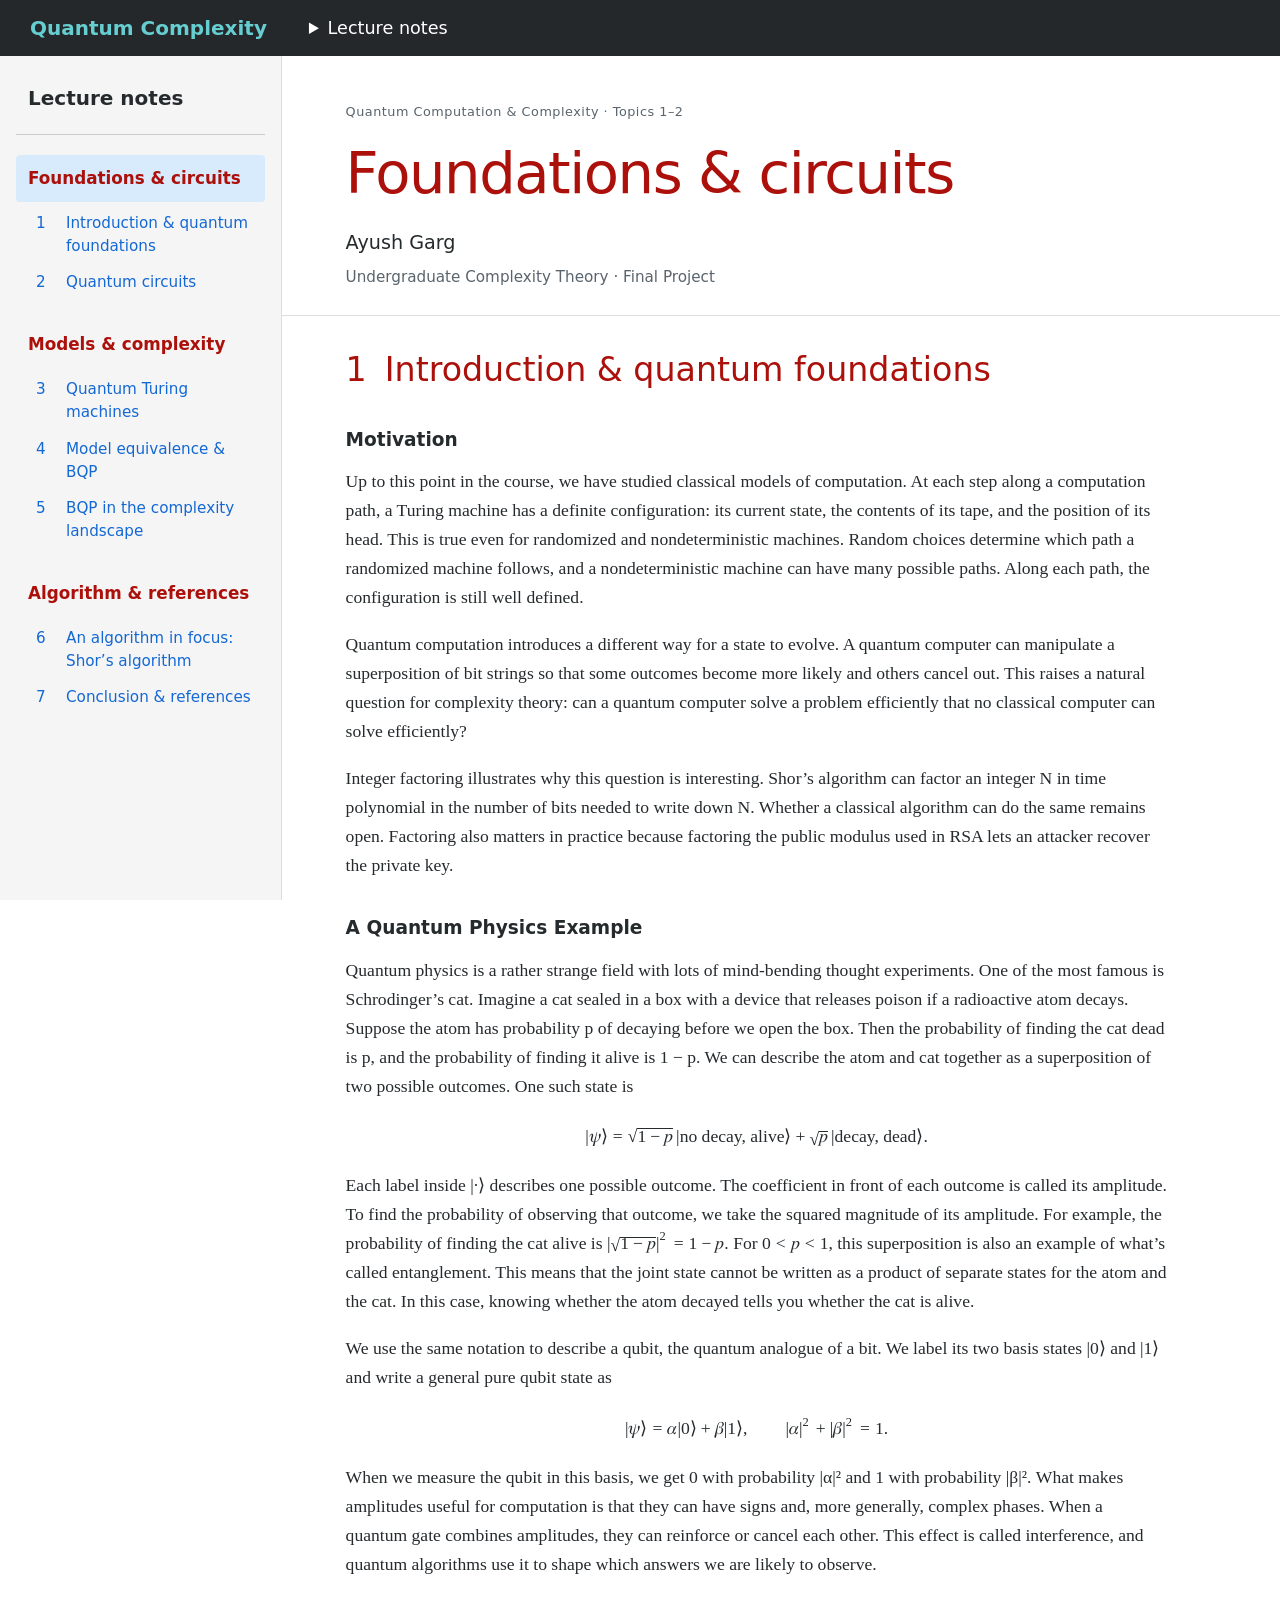
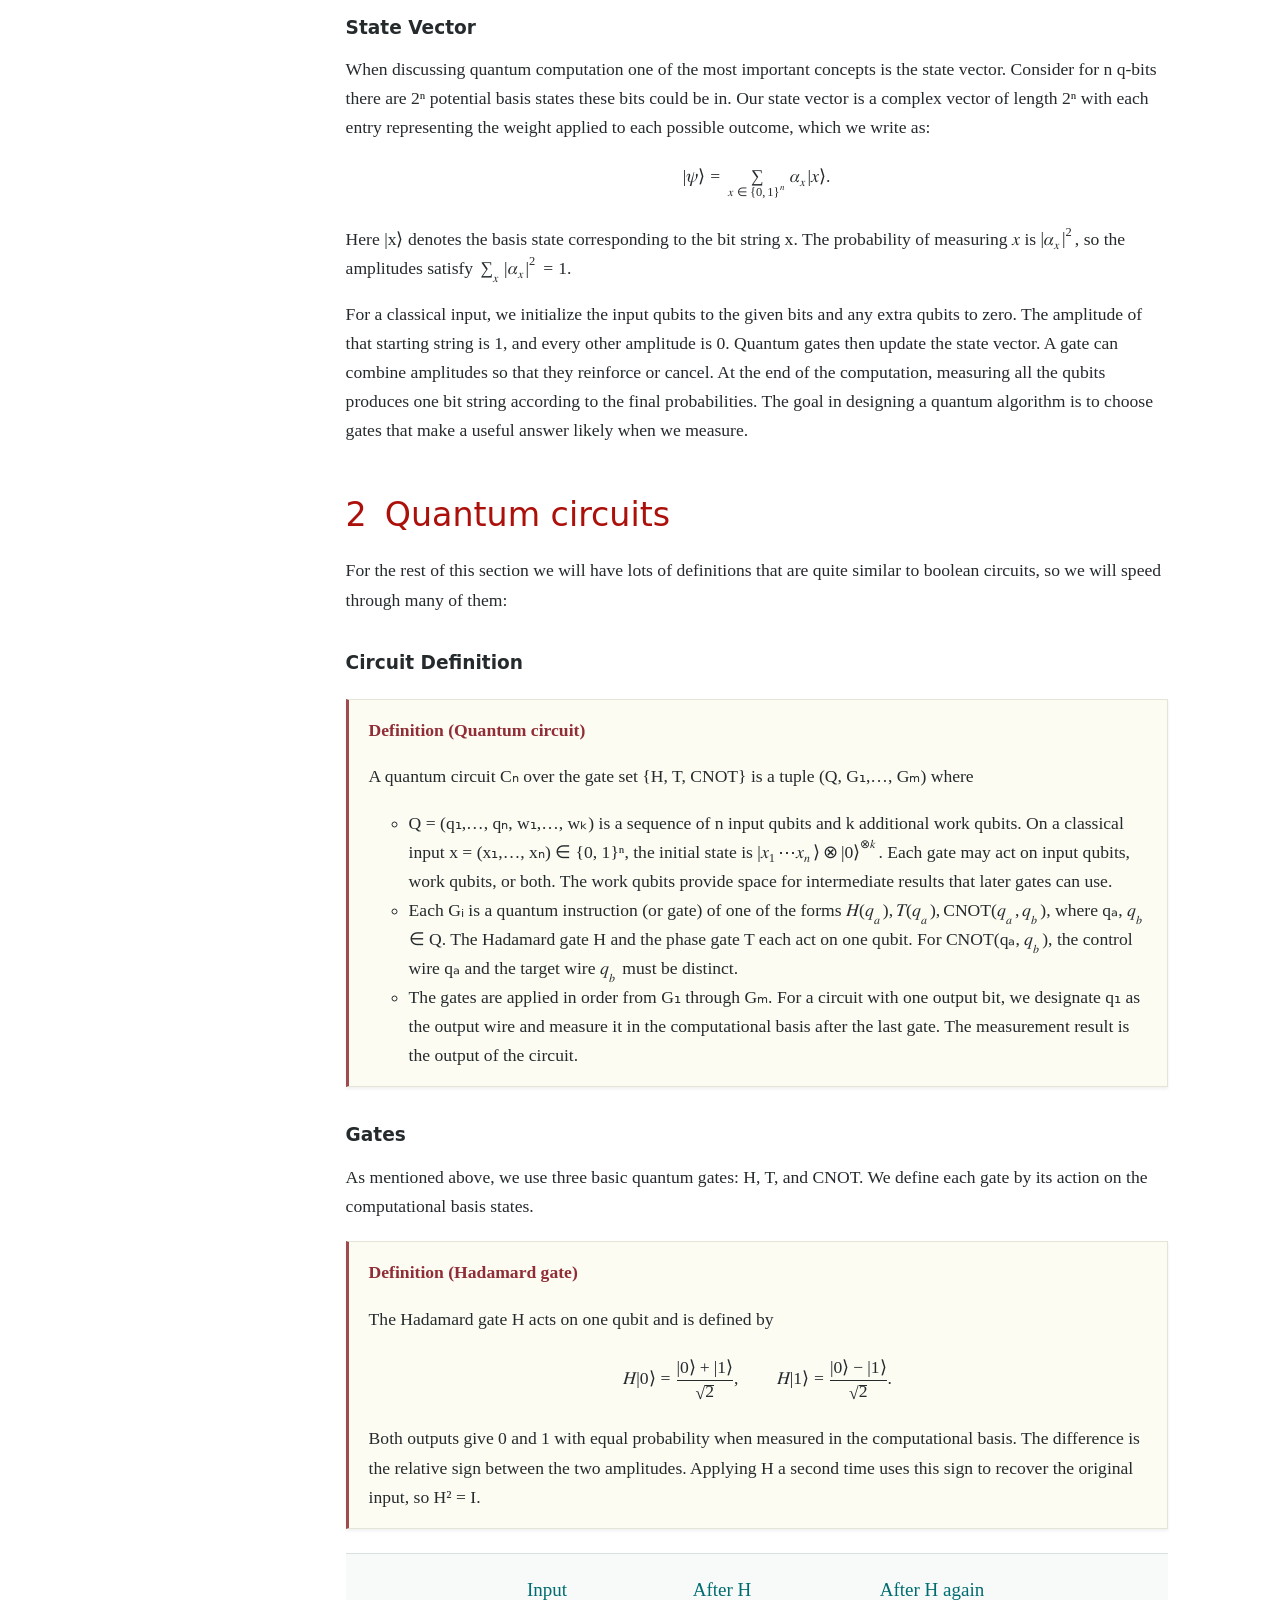
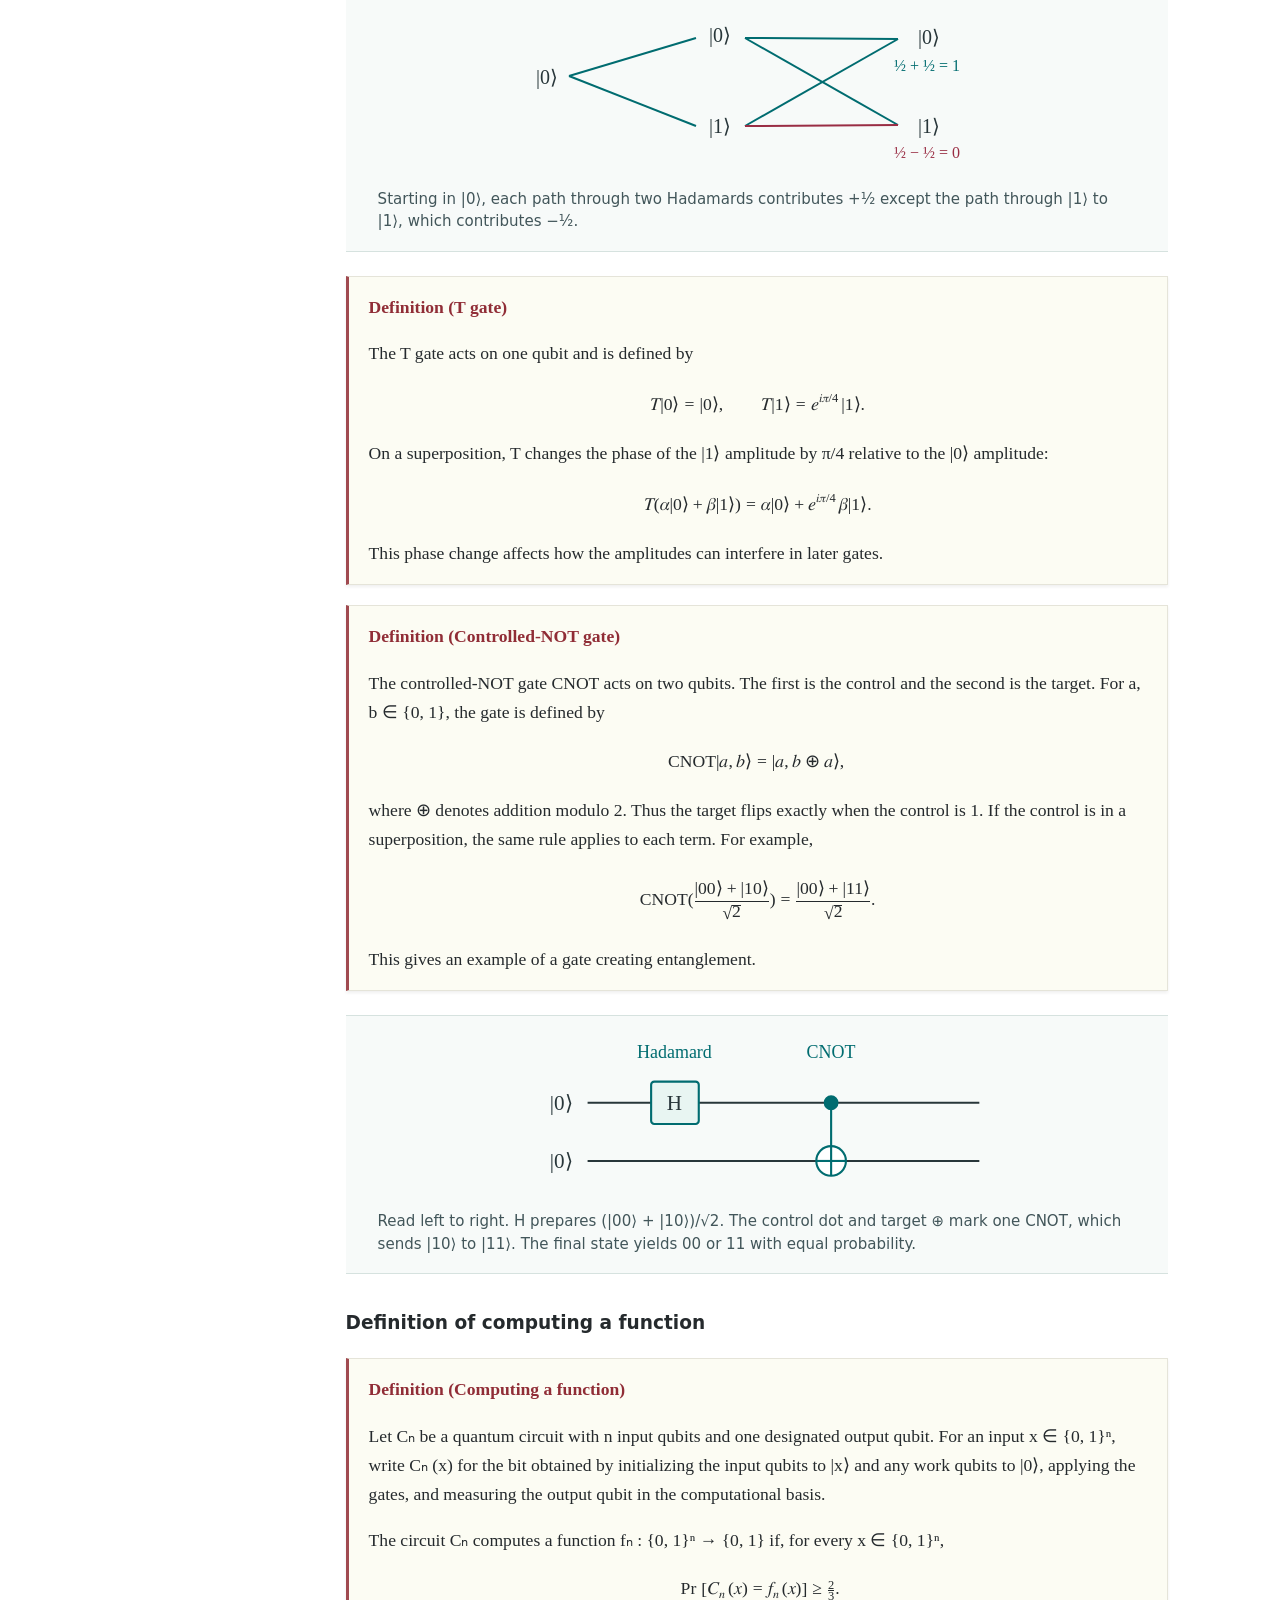
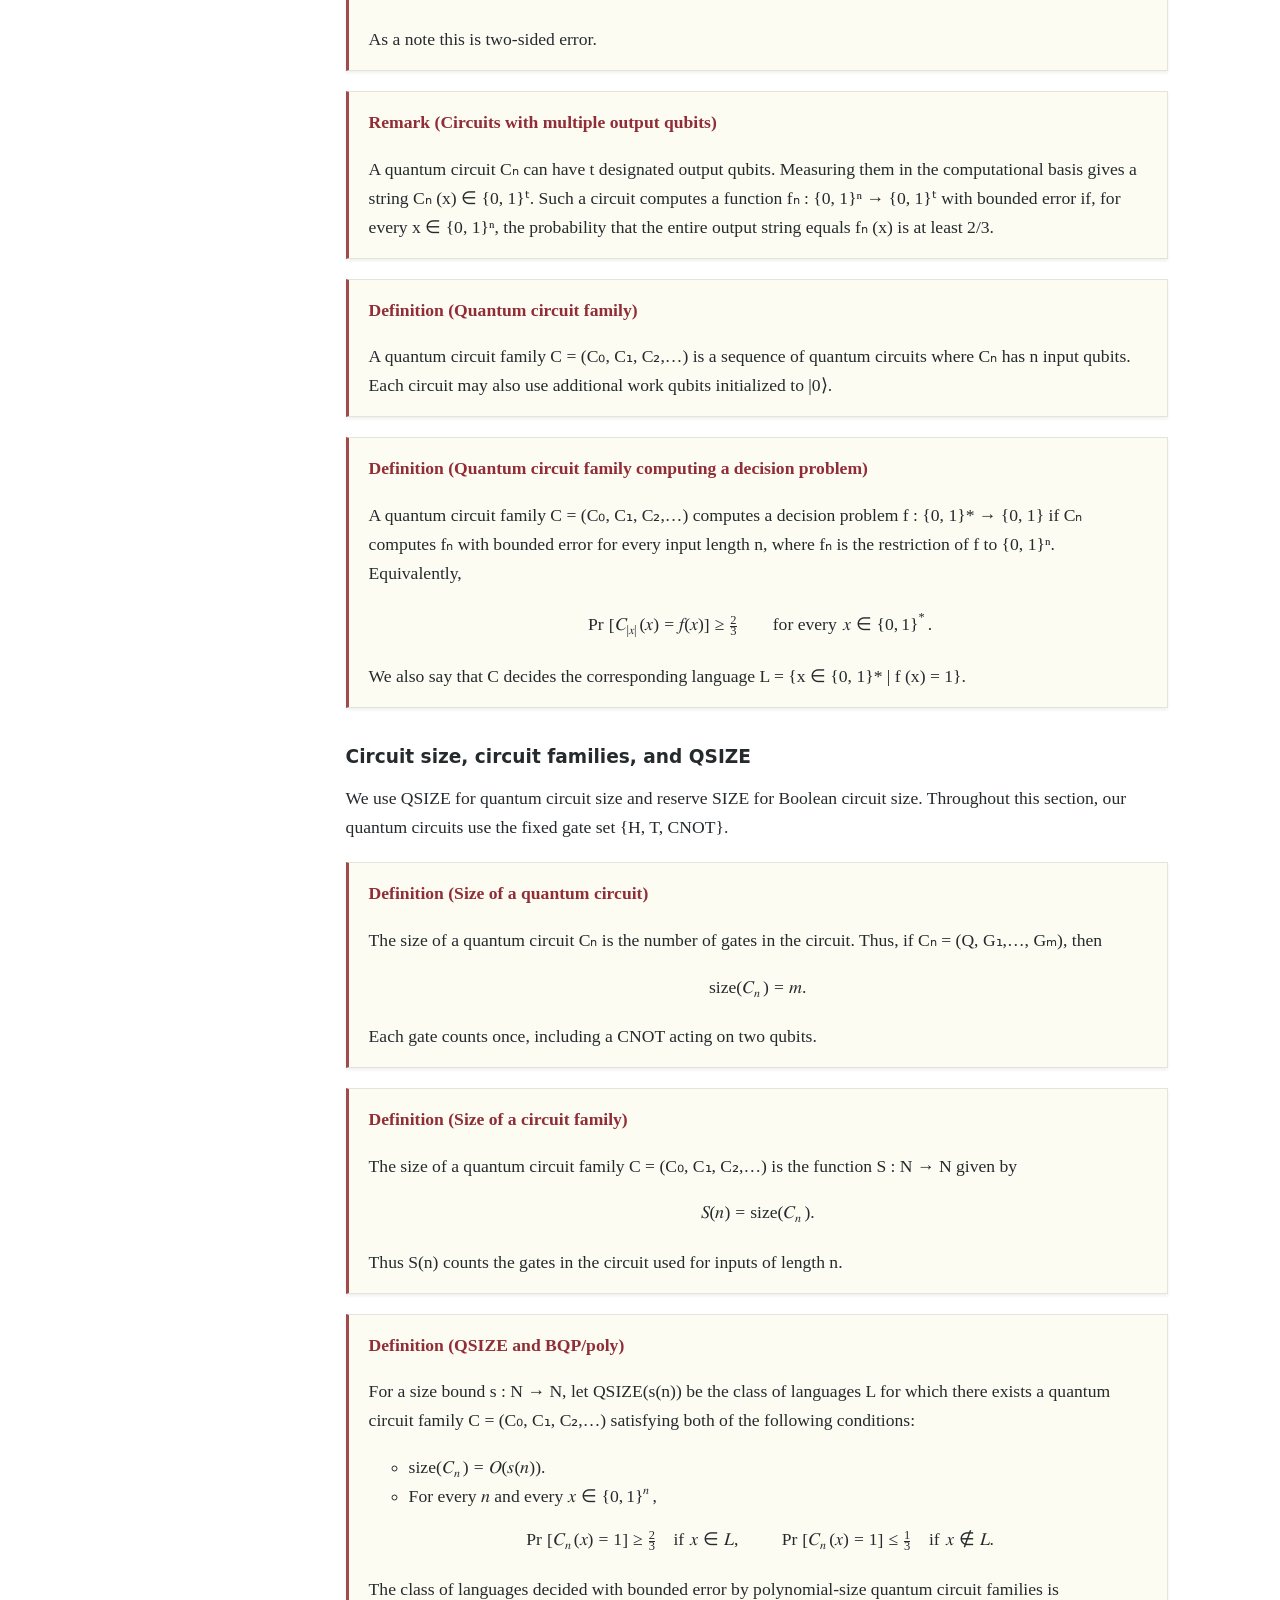
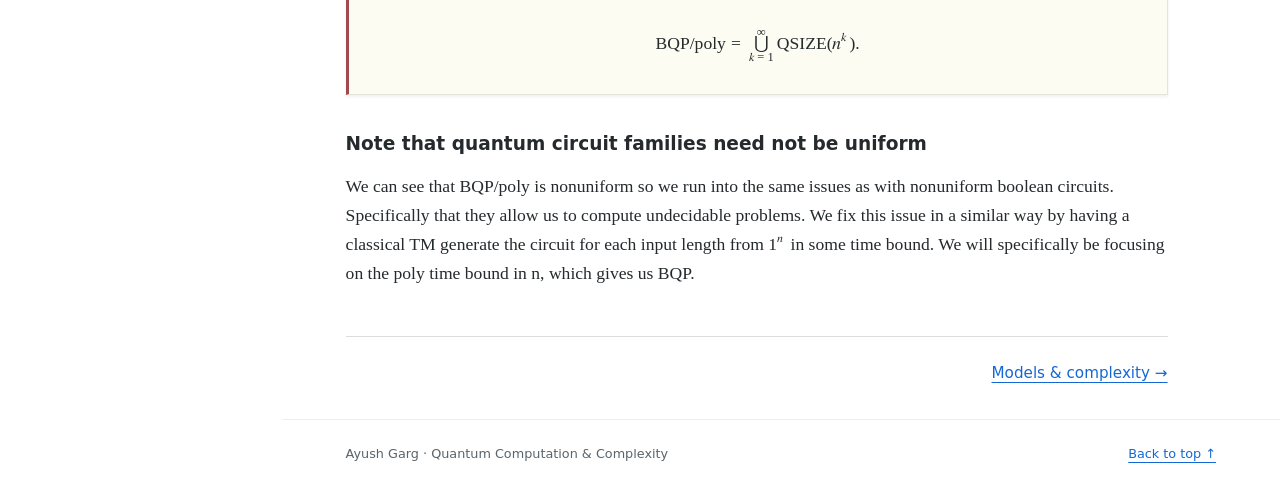
==== commit d48f90d5: "Draft V2" ====
--- a/index.html
+++ b/index.html
@@ -44,55 +44,122 @@
       <ol class="chapters" start="1" style="--chapter-start: 0">
         <li><section id="introduction" aria-labelledby="intro-title">
           <h2 id="intro-title"><a href="#introduction">Introduction &amp; quantum foundations</a></h2>
-<p>Up to this point in the course, we have studied classical models of computation. At each step along a computation path, a Turing machine has a definite configuration: its internal state, tape contents, and head position. Random choices determine which path a randomized machine follows. A nondeterministic machine can have many possible paths. Along each path, the configuration is still well defined.</p>
-<p>Quantum computation introduces a different way for a state to evolve. A quantum computer can manipulate a superposition of bit strings so that contributions to some outcomes reinforce each other while others cancel. Can this help us solve a problem efficiently that no classical computer can solve efficiently?</p>
-<p>Integer factoring illustrates the question. Shor’s algorithm factors an integer <math display="inline" xmlns="http://www.w3.org/1998/Math/MathML"><semantics><mi>N</mi><annotation encoding="application/x-tex">N</annotation></semantics></math> in time polynomial in the number of bits needed to write down <math display="inline" xmlns="http://www.w3.org/1998/Math/MathML"><semantics><mi>N</mi><annotation encoding="application/x-tex">N</annotation></semantics></math>. Whether a classical algorithm can do the same remains open. Factoring also matters in practice because the factors of an RSA public modulus suffice to recover the private key.</p>
-<h3 id="from-schrödingers-cat-to-a-qubit">From Schrödinger’s cat to a qubit</h3>
-<p>Imagine a cat sealed in a box with a device that releases poison if a radioactive atom decays. Suppose the probability of decay before we open the box is <math display="inline" xmlns="http://www.w3.org/1998/Math/MathML"><semantics><mi>p</mi><annotation encoding="application/x-tex">p</annotation></semantics></math>. An idealized pure state for the atom and cat together is</p>
+<h3 id="motivation">Motivation</h3>
+<p>Up to this point in the course, we have studied classical models of computation. At each step along a computation path, a Turing machine has a definite configuration: its current state, the contents of its tape, and the position of its head. This is true even for randomized and nondeterministic machines. Random choices determine which path a randomized machine follows, and a nondeterministic machine can have many possible paths. Along each path, the configuration is still well defined.</p>
+<p>Quantum computation introduces a different way for a state to evolve. A quantum computer can manipulate a superposition of bit strings so that some outcomes become more likely and others cancel out. This raises a natural question for complexity theory: can a quantum computer solve a problem efficiently that no classical computer can solve efficiently?</p>
+<p>Integer factoring illustrates why this question is interesting. Shor’s algorithm can factor an integer N in time polynomial in the number of bits needed to write down N. Whether a classical algorithm can do the same remains open. Factoring also matters in practice because factoring the public modulus used in RSA lets an attacker recover the private key.</p>
+<h3 id="a-quantum-physics-example">A Quantum Physics Example</h3>
+<p>Quantum physics is a rather strange field with lots of mind-bending thought experiments. One of the most famous is Schrodinger’s cat. Imagine a cat sealed in a box with a device that releases poison if a radioactive atom decays. Suppose the atom has probability p of decaying before we open the box. Then the probability of finding the cat dead is p, and the probability of finding it alive is 1 − p. We can describe the atom and cat together as a superposition of two possible outcomes. One such state is</p>
 <p><math display="block" xmlns="http://www.w3.org/1998/Math/MathML"><semantics><mrow><mrow><mo stretchy="true" form="prefix">|</mo><mi>ψ</mi><mo stretchy="false" form="postfix">⟩</mo><mo>=</mo><msqrt><mrow><mn>1</mn><mo>−</mo><mi>p</mi></mrow></msqrt><mspace width="0.167em"></mspace><mo stretchy="true" form="postfix">|</mo></mrow><mtext mathvariant="normal">no decay, alive</mtext><mo stretchy="false" form="postfix">⟩</mo><mo>+</mo><msqrt><mi>p</mi></msqrt><mspace width="0.167em"></mspace><mo stretchy="false" form="prefix">|</mo><mtext mathvariant="normal">decay, dead</mtext><mo stretchy="false" form="postfix">⟩</mo><mi>.</mi></mrow><annotation encoding="application/x-tex">|\psi\rangle=\sqrt{1-p}\,|\text{no decay, alive}\rangle+\sqrt{p}\,|\text{decay, dead}\rangle.</annotation></semantics></math></p>
-<p>Each label inside a ket <math display="inline" xmlns="http://www.w3.org/1998/Math/MathML"><semantics><mrow><mo stretchy="false" form="prefix">|</mo><mi>⋅</mi><mo stretchy="false" form="postfix">⟩</mo></mrow><annotation encoding="application/x-tex">|\cdot\rangle</annotation></semantics></math> specifies a possible observation. The coefficient in front is its <strong>amplitude</strong>. The squared magnitude of that coefficient is the probability of observing the outcome. For example, the probability of finding the cat alive is <math display="inline" xmlns="http://www.w3.org/1998/Math/MathML"><semantics><mrow><msup><mrow><mo stretchy="true" form="prefix">|</mo><msqrt><mrow><mn>1</mn><mo>−</mo><mi>p</mi></mrow></msqrt><mo stretchy="true" form="postfix">|</mo></mrow><mn>2</mn></msup><mo>=</mo><mn>1</mn><mo>−</mo><mi>p</mi></mrow><annotation encoding="application/x-tex">|\sqrt{1-p}|^2=1-p</annotation></semantics></math>. When <math display="inline" xmlns="http://www.w3.org/1998/Math/MathML"><semantics><mrow><mn>0</mn><mo>&lt;</mo><mi>p</mi><mo>&lt;</mo><mn>1</mn></mrow><annotation encoding="application/x-tex">0&lt;p&lt;1</annotation></semantics></math>, this pure state is <strong>entangled</strong>: we cannot write it as a product of a state for the atom and a state for the cat. Measuring the atom determines which outcome we will obtain for the cat.</p>
-<div class="definition">
-<p><strong>Definition (Qubit).</strong> A pure qubit state has the form <math display="block" xmlns="http://www.w3.org/1998/Math/MathML"><semantics><mrow><mrow><mo stretchy="true" form="prefix">|</mo><mi>ψ</mi><mo stretchy="false" form="postfix">⟩</mo><mo>=</mo><mi>α</mi><mo stretchy="true" form="postfix">|</mo></mrow><mn>0</mn><mo stretchy="false" form="postfix">⟩</mo><mo>+</mo><mi>β</mi><mrow><mo stretchy="true" form="prefix">|</mo><mn>1</mn><mo stretchy="false" form="postfix">⟩</mo><mo>,</mo><mspace width="2.0em"></mspace><mo stretchy="true" form="postfix">|</mo></mrow><mi>α</mi><mrow><mo stretchy="true" form="prefix">|</mo><msup><mi></mi><mn>2</mn></msup><mo>+</mo><mo stretchy="true" form="postfix">|</mo></mrow><mi>β</mi><msup><mo stretchy="false" form="prefix">|</mo><mn>2</mn></msup><mo>=</mo><mn>1</mn><mi>.</mi></mrow><annotation encoding="application/x-tex">|\psi\rangle=\alpha|0\rangle+\beta|1\rangle,\qquad |\alpha|^2+|\beta|^2=1.</annotation></semantics></math> Measuring in the computational basis gives 0 with probability <math display="inline" xmlns="http://www.w3.org/1998/Math/MathML"><semantics><msup><mrow><mo stretchy="true" form="prefix">|</mo><mi>α</mi><mo stretchy="true" form="postfix">|</mo></mrow><mn>2</mn></msup><annotation encoding="application/x-tex">|\alpha|^2</annotation></semantics></math> and 1 with probability <math display="inline" xmlns="http://www.w3.org/1998/Math/MathML"><semantics><msup><mrow><mo stretchy="true" form="prefix">|</mo><mi>β</mi><mo stretchy="true" form="postfix">|</mo></mrow><mn>2</mn></msup><annotation encoding="application/x-tex">|\beta|^2</annotation></semantics></math>.</p>
-</div>
-<p>Amplitudes can have signs and, more generally, complex phases. Two qubits prepared separately in <math display="inline" xmlns="http://www.w3.org/1998/Math/MathML"><semantics><mrow><mrow><mo stretchy="true" form="prefix">(</mo><mrow><mo stretchy="true" form="prefix">|</mo><mn>0</mn><mo stretchy="false" form="postfix">⟩</mo><mo>+</mo><mo stretchy="true" form="postfix">|</mo></mrow><mn>1</mn><mo stretchy="false" form="postfix">⟩</mo><mo stretchy="true" form="postfix">)</mo></mrow><mi>/</mi><msqrt><mn>2</mn></msqrt></mrow><annotation encoding="application/x-tex">(|0\rangle+|1\rangle)/\sqrt{2}</annotation></semantics></math> and <math display="inline" xmlns="http://www.w3.org/1998/Math/MathML"><semantics><mrow><mrow><mo stretchy="true" form="prefix">(</mo><mrow><mo stretchy="true" form="prefix">|</mo><mn>0</mn><mo stretchy="false" form="postfix">⟩</mo><mo>−</mo><mo stretchy="true" form="postfix">|</mo></mrow><mn>1</mn><mo stretchy="false" form="postfix">⟩</mo><mo stretchy="true" form="postfix">)</mo></mrow><mi>/</mi><msqrt><mn>2</mn></msqrt></mrow><annotation encoding="application/x-tex">(|0\rangle-|1\rangle)/\sqrt{2}</annotation></semantics></math> give identical measurement statistics in the computational basis. Apply a Hadamard gate first, though, and the first preparation gives 0 with certainty while the second gives 1. That relative sign changes which paths cancel.</p>
-<h3 id="the-state-vector">The state vector</h3>
-<p>For <math display="inline" xmlns="http://www.w3.org/1998/Math/MathML"><semantics><mi>n</mi><annotation encoding="application/x-tex">n</annotation></semantics></math> qubits there are <math display="inline" xmlns="http://www.w3.org/1998/Math/MathML"><semantics><msup><mn>2</mn><mi>n</mi></msup><annotation encoding="application/x-tex">2^n</annotation></semantics></math> computational basis strings. The state vector stores one complex amplitude per string: <math display="block" xmlns="http://www.w3.org/1998/Math/MathML"><semantics><mrow><mrow><mo stretchy="true" form="prefix">|</mo><mi>ψ</mi><mo stretchy="false" form="postfix">⟩</mo><mo>=</mo><munder><mo>∑</mo><mrow><mi>x</mi><mo>∈</mo><mo stretchy="false" form="prefix">{</mo><mn>0</mn><mo>,</mo><mn>1</mn><msup><mo stretchy="false" form="postfix">}</mo><mi>n</mi></msup></mrow></munder><msub><mi>α</mi><mi>x</mi></msub><mo stretchy="true" form="postfix">|</mo></mrow><mi>x</mi><mo stretchy="false" form="postfix">⟩</mo><mo>,</mo><mspace width="2.0em"></mspace><munder><mo>∑</mo><mi>x</mi></munder><msup><mrow><mo stretchy="true" form="prefix">|</mo><msub><mi>α</mi><mi>x</mi></msub><mo stretchy="true" form="postfix">|</mo></mrow><mn>2</mn></msup><mo>=</mo><mn>1</mn><mi>.</mi></mrow><annotation encoding="application/x-tex">|\psi\rangle=\sum_{x\in\{0,1\}^n}\alpha_x|x\rangle,\qquad \sum_x |\alpha_x|^2=1.</annotation></semantics></math></p>
-<p>For a classical input, initialize the input qubits to the given bits and the work qubits to zero. The amplitude of that starting string is 1 and every other amplitude is 0. Quantum gates update the vector by unitary transformations, preserving its norm. Measuring all the qubits produces one string drawn according to the final probabilities. The algorithm designer’s job is to choose gates that make a useful answer likely.</p>
-
-        </section></li>
+<p>Each label inside |·⟩ describes one possible outcome. The coefficient in front of each outcome is called its amplitude. To find the probability of observing that outcome, we take the squared magnitude of its amplitude. For example, the probability of finding the cat alive is <math display="inline" xmlns="http://www.w3.org/1998/Math/MathML"><semantics><mrow><msup><mrow><mo stretchy="true" form="prefix">|</mo><msqrt><mrow><mn>1</mn><mo>−</mo><mi>p</mi></mrow></msqrt><mo stretchy="true" form="postfix">|</mo></mrow><mn>2</mn></msup><mo>=</mo><mn>1</mn><mo>−</mo><mi>p</mi></mrow><annotation encoding="application/x-tex">|\sqrt{1-p}|^2=1-p</annotation></semantics></math>. For <math display="inline" xmlns="http://www.w3.org/1998/Math/MathML"><semantics><mrow><mn>0</mn><mo>&lt;</mo><mi>p</mi><mo>&lt;</mo><mn>1</mn></mrow><annotation encoding="application/x-tex">0&lt;p&lt;1</annotation></semantics></math>, this superposition is also an example of what’s called entanglement. This means that the joint state cannot be written as a product of separate states for the atom and the cat. In this case, knowing whether the atom decayed tells you whether the cat is alive.</p>
+<p>We use the same notation to describe a qubit, the quantum analogue of a bit. We label its two basis states |0⟩ and |1⟩ and write a general pure qubit state as</p>
+<p><math display="block" xmlns="http://www.w3.org/1998/Math/MathML"><semantics><mrow><mrow><mo stretchy="true" form="prefix">|</mo><mi>ψ</mi><mo stretchy="false" form="postfix">⟩</mo><mo>=</mo><mi>α</mi><mo stretchy="true" form="postfix">|</mo></mrow><mn>0</mn><mo stretchy="false" form="postfix">⟩</mo><mo>+</mo><mi>β</mi><mrow><mo stretchy="true" form="prefix">|</mo><mn>1</mn><mo stretchy="false" form="postfix">⟩</mo><mo>,</mo><mspace width="2.0em"></mspace><mo stretchy="true" form="postfix">|</mo></mrow><mi>α</mi><mrow><mo stretchy="true" form="prefix">|</mo><msup><mi></mi><mn>2</mn></msup><mo>+</mo><mo stretchy="true" form="postfix">|</mo></mrow><mi>β</mi><msup><mo stretchy="false" form="prefix">|</mo><mn>2</mn></msup><mo>=</mo><mn>1</mn><mi>.</mi></mrow><annotation encoding="application/x-tex">|\psi\rangle=\alpha|0\rangle+\beta|1\rangle,\qquad |\alpha|^2+|\beta|^2=1.</annotation></semantics></math></p>
+<p>When we measure the qubit in this basis, we get 0 with probability |α|² and 1 with probability |β|². What makes amplitudes useful for computation is that they can have signs and, more generally, complex phases. When a quantum gate combines amplitudes, they can reinforce or cancel each other. This effect is called interference, and quantum algorithms use it to shape which answers we are likely to observe.</p>
+<h3 id="state-vector">State Vector</h3>
+<p>When discussing quantum computation one of the most important concepts is the state vector. Consider for n q-bits there are 2ⁿ potential basis states these bits could be in. Our state vector is a complex vector of length 2ⁿ with each entry representing the weight applied to each possible outcome, which we write as:</p>
+<p><math display="block" xmlns="http://www.w3.org/1998/Math/MathML"><semantics><mrow><mrow><mo stretchy="true" form="prefix">|</mo><mi>ψ</mi><mo stretchy="false" form="postfix">⟩</mo><mo>=</mo><munder><mo>∑</mo><mrow><mi>x</mi><mo>∈</mo><mo stretchy="false" form="prefix">{</mo><mn>0</mn><mo>,</mo><mn>1</mn><msup><mo stretchy="false" form="postfix">}</mo><mi>n</mi></msup></mrow></munder><msub><mi>α</mi><mi>x</mi></msub><mo stretchy="true" form="postfix">|</mo></mrow><mi>x</mi><mo stretchy="false" form="postfix">⟩</mo><mi>.</mi></mrow><annotation encoding="application/x-tex">|\psi\rangle=\sum_{x\in\{0,1\}^n}\alpha_x|x\rangle.</annotation></semantics></math></p>
+<p>Here |x⟩ denotes the basis state corresponding to the bit string x. The probability of measuring <math display="inline" xmlns="http://www.w3.org/1998/Math/MathML"><semantics><mi>x</mi><annotation encoding="application/x-tex">x</annotation></semantics></math> is <math display="inline" xmlns="http://www.w3.org/1998/Math/MathML"><semantics><msup><mrow><mo stretchy="true" form="prefix">|</mo><msub><mi>α</mi><mi>x</mi></msub><mo stretchy="true" form="postfix">|</mo></mrow><mn>2</mn></msup><annotation encoding="application/x-tex">|\alpha_x|^2</annotation></semantics></math>, so the amplitudes satisfy <math display="inline" xmlns="http://www.w3.org/1998/Math/MathML"><semantics><mrow><msub><mo>∑</mo><mi>x</mi></msub><msup><mrow><mo stretchy="true" form="prefix">|</mo><msub><mi>α</mi><mi>x</mi></msub><mo stretchy="true" form="postfix">|</mo></mrow><mn>2</mn></msup><mo>=</mo><mn>1</mn></mrow><annotation encoding="application/x-tex">\sum_x |\alpha_x|^2=1</annotation></semantics></math>.</p>
+<p>For a classical input, we initialize the input qubits to the given bits and any extra qubits to zero. The amplitude of that starting string is 1, and every other amplitude is 0. Quantum gates then update the state vector. A gate can combine amplitudes so that they reinforce or cancel. At the end of the computation, measuring all the qubits produces one bit string according to the final probabilities. The goal in designing a quantum algorithm is to choose gates that make a useful answer likely when we measure.</p>
+</section></li>
         <li><section id="quantum-circuits" aria-labelledby="circuits-title">
           <h2 id="circuits-title"><a href="#quantum-circuits">Quantum circuits</a></h2>
-<p>As with a Boolean circuit, we specify wires and gates. A wire now carries a qubit, and the gates before the final measurement are reversible.</p>
+<p>For the rest of this section we will have lots of definitions that are quite similar to boolean circuits, so we will speed through many of them:</p>
+<h3 id="circuit-definition">Circuit Definition</h3>
 <div class="definition">
-<p><strong>Definition (Quantum circuit).</strong> A circuit <math display="inline" xmlns="http://www.w3.org/1998/Math/MathML"><semantics><mrow><msub><mi>C</mi><mi>n</mi></msub><mo>=</mo><mrow><mo stretchy="true" form="prefix">(</mo><mi>Q</mi><mo>,</mo><msub><mi>G</mi><mn>1</mn></msub><mo>,</mo><mi>…</mi><mo>,</mo><msub><mi>G</mi><mi>m</mi></msub><mo stretchy="true" form="postfix">)</mo></mrow></mrow><annotation encoding="application/x-tex">C_n=(Q,G_1,\ldots,G_m)</annotation></semantics></math> has input wires <math display="inline" xmlns="http://www.w3.org/1998/Math/MathML"><semantics><mrow><msub><mi>q</mi><mn>1</mn></msub><mo>,</mo><mi>…</mi><mo>,</mo><msub><mi>q</mi><mi>n</mi></msub></mrow><annotation encoding="application/x-tex">q_1,\ldots,q_n</annotation></semantics></math> and work wires <math display="inline" xmlns="http://www.w3.org/1998/Math/MathML"><semantics><mrow><msub><mi>w</mi><mn>1</mn></msub><mo>,</mo><mi>…</mi><mo>,</mo><msub><mi>w</mi><mi>k</mi></msub></mrow><annotation encoding="application/x-tex">w_1,\ldots,w_k</annotation></semantics></math>. On input <math display="inline" xmlns="http://www.w3.org/1998/Math/MathML"><semantics><mi>x</mi><annotation encoding="application/x-tex">x</annotation></semantics></math>, initialize them to <math display="inline" xmlns="http://www.w3.org/1998/Math/MathML"><semantics><mrow><mrow><mo stretchy="true" form="prefix">|</mo><mi>x</mi><mo stretchy="false" form="postfix">⟩</mo><mo>⊗</mo><mo stretchy="true" form="postfix">|</mo></mrow><mn>0</mn><msup><mo stretchy="false" form="postfix">⟩</mo><mrow><mi>⊗</mi><mi>k</mi></mrow></msup></mrow><annotation encoding="application/x-tex">|x\rangle\otimes|0\rangle^{\otimes k}</annotation></semantics></math>. Apply the gates in order. Each gate is <math display="inline" xmlns="http://www.w3.org/1998/Math/MathML"><semantics><mrow><mi>H</mi><mrow><mo stretchy="true" form="prefix">(</mo><mi>a</mi><mo stretchy="true" form="postfix">)</mo></mrow></mrow><annotation encoding="application/x-tex">H(a)</annotation></semantics></math>, <math display="inline" xmlns="http://www.w3.org/1998/Math/MathML"><semantics><mrow><mi>T</mi><mrow><mo stretchy="true" form="prefix">(</mo><mi>a</mi><mo stretchy="true" form="postfix">)</mo></mrow></mrow><annotation encoding="application/x-tex">T(a)</annotation></semantics></math>, or <math display="inline" xmlns="http://www.w3.org/1998/Math/MathML"><semantics><mrow><mrow><mi mathvariant="normal">C</mi><mi mathvariant="normal">N</mi><mi mathvariant="normal">O</mi><mi mathvariant="normal">T</mi></mrow><mrow><mo stretchy="true" form="prefix">(</mo><mi>a</mi><mo>,</mo><mi>b</mi><mo stretchy="true" form="postfix">)</mo></mrow></mrow><annotation encoding="application/x-tex">\mathrm{CNOT}(a,b)</annotation></semantics></math>, where <math display="inline" xmlns="http://www.w3.org/1998/Math/MathML"><semantics><mrow><mi>a</mi><mo>,</mo><mi>b</mi></mrow><annotation encoding="application/x-tex">a,b</annotation></semantics></math> are wires in <math display="inline" xmlns="http://www.w3.org/1998/Math/MathML"><semantics><mi>Q</mi><annotation encoding="application/x-tex">Q</annotation></semantics></math> and the two CNOT wires are distinct. For a one-bit output, measure the designated wire <math display="inline" xmlns="http://www.w3.org/1998/Math/MathML"><semantics><msub><mi>q</mi><mn>1</mn></msub><annotation encoding="application/x-tex">q_1</annotation></semantics></math> in the computational basis after the last gate.</p>
+<p><strong>Definition (Quantum circuit)</strong></p>
+<p>A quantum circuit Cₙ over the gate set {H, T, CNOT} is a tuple (Q, G₁,…, Gₘ) where</p>
+<ul>
+<li>Q = (q₁,…, qₙ, w₁,…, wₖ) is a sequence of n input qubits and k additional work qubits. On a classical input x = (x₁,…, xₙ) ∈ {0, 1}ⁿ, the initial state is <math display="inline" xmlns="http://www.w3.org/1998/Math/MathML"><semantics><mrow><mrow><mo stretchy="true" form="prefix">|</mo><msub><mi>x</mi><mn>1</mn></msub><mi>⋯</mi><msub><mi>x</mi><mi>n</mi></msub><mo stretchy="false" form="postfix">⟩</mo><mo>⊗</mo><mo stretchy="true" form="postfix">|</mo></mrow><mn>0</mn><msup><mo stretchy="false" form="postfix">⟩</mo><mrow><mi>⊗</mi><mi>k</mi></mrow></msup></mrow><annotation encoding="application/x-tex">|x_1\cdots x_n\rangle\otimes |0\rangle^{\otimes k}</annotation></semantics></math>. Each gate may act on input qubits, work qubits, or both. The work qubits provide space for intermediate results that later gates can use.</li>
+<li>Each Gᵢ is a quantum instruction (or gate) of one of the forms <math display="inline" xmlns="http://www.w3.org/1998/Math/MathML"><semantics><mrow><mi>H</mi><mrow><mo stretchy="true" form="prefix">(</mo><msub><mi>q</mi><mi>a</mi></msub><mo stretchy="true" form="postfix">)</mo></mrow><mo>,</mo><mi>T</mi><mrow><mo stretchy="true" form="prefix">(</mo><msub><mi>q</mi><mi>a</mi></msub><mo stretchy="true" form="postfix">)</mo></mrow><mo>,</mo><mrow><mi mathvariant="normal">C</mi><mi mathvariant="normal">N</mi><mi mathvariant="normal">O</mi><mi mathvariant="normal">T</mi></mrow><mrow><mo stretchy="true" form="prefix">(</mo><msub><mi>q</mi><mi>a</mi></msub><mo>,</mo><msub><mi>q</mi><mi>b</mi></msub><mo stretchy="true" form="postfix">)</mo></mrow></mrow><annotation encoding="application/x-tex">H(q_a), T(q_a), \mathrm{CNOT}(q_a,q_b)</annotation></semantics></math>, where qₐ, <math display="inline" xmlns="http://www.w3.org/1998/Math/MathML"><semantics><msub><mi>q</mi><mi>b</mi></msub><annotation encoding="application/x-tex">q_b</annotation></semantics></math> ∈ Q. The Hadamard gate H and the phase gate T each act on one qubit. For CNOT(qₐ, <math display="inline" xmlns="http://www.w3.org/1998/Math/MathML"><semantics><msub><mi>q</mi><mi>b</mi></msub><annotation encoding="application/x-tex">q_b</annotation></semantics></math>), the control wire qₐ and the target wire <math display="inline" xmlns="http://www.w3.org/1998/Math/MathML"><semantics><msub><mi>q</mi><mi>b</mi></msub><annotation encoding="application/x-tex">q_b</annotation></semantics></math> must be distinct.</li>
+<li>The gates are applied in order from G₁ through Gₘ. For a circuit with one output bit, we designate q₁ as the output wire and measure it in the computational basis after the last gate. The measurement result is the output of the circuit.</li>
+</ul>
 </div>
-<h3 id="three-gates">Three gates</h3>
-<p><strong>Hadamard.</strong> The gate <math display="inline" xmlns="http://www.w3.org/1998/Math/MathML"><semantics><mi>H</mi><annotation encoding="application/x-tex">H</annotation></semantics></math> acts on one qubit: <math display="block" xmlns="http://www.w3.org/1998/Math/MathML"><semantics><mrow><mi>H</mi><mrow><mo stretchy="true" form="prefix">|</mo><mn>0</mn><mo stretchy="false" form="postfix">⟩</mo><mo>=</mo><mfrac><mrow><mrow><mo stretchy="true" form="prefix">|</mo><mn>0</mn><mo stretchy="false" form="postfix">⟩</mo><mo>+</mo><mo stretchy="true" form="postfix">|</mo></mrow><mn>1</mn><mo stretchy="false" form="postfix">⟩</mo></mrow><msqrt><mn>2</mn></msqrt></mfrac><mo>,</mo><mspace width="2.0em"></mspace><mi>H</mi><mo stretchy="true" form="postfix">|</mo></mrow><mn>1</mn><mo stretchy="false" form="postfix">⟩</mo><mo>=</mo><mfrac><mrow><mrow><mo stretchy="true" form="prefix">|</mo><mn>0</mn><mo stretchy="false" form="postfix">⟩</mo><mo>−</mo><mo stretchy="true" form="postfix">|</mo></mrow><mn>1</mn><mo stretchy="false" form="postfix">⟩</mo></mrow><msqrt><mn>2</mn></msqrt></mfrac><mi>.</mi></mrow><annotation encoding="application/x-tex">H|0\rangle=\frac{|0\rangle+|1\rangle}{\sqrt{2}},\qquad H|1\rangle=\frac{|0\rangle-|1\rangle}{\sqrt{2}}.</annotation></semantics></math> Both outputs look like fair coins when measured immediately. Applying <math display="inline" xmlns="http://www.w3.org/1998/Math/MathML"><semantics><mi>H</mi><annotation encoding="application/x-tex">H</annotation></semantics></math> again uses the relative sign to recover the input, so <math display="inline" xmlns="http://www.w3.org/1998/Math/MathML"><semantics><mrow><msup><mi>H</mi><mn>2</mn></msup><mo>=</mo><mi>I</mi></mrow><annotation encoding="application/x-tex">H^2=I</annotation></semantics></math>.</p>
+<h3 id="gates">Gates</h3>
+<p>As mentioned above, we use three basic quantum gates: H, T, and CNOT. We define each gate by its action on the computational basis states.</p>
+<div class="definition">
+<p><strong>Definition (Hadamard gate)</strong></p>
+<p>The Hadamard gate H acts on one qubit and is defined by</p>
+<p><math display="block" xmlns="http://www.w3.org/1998/Math/MathML"><semantics><mrow><mi>H</mi><mrow><mo stretchy="true" form="prefix">|</mo><mn>0</mn><mo stretchy="false" form="postfix">⟩</mo><mo>=</mo><mfrac><mrow><mrow><mo stretchy="true" form="prefix">|</mo><mn>0</mn><mo stretchy="false" form="postfix">⟩</mo><mo>+</mo><mo stretchy="true" form="postfix">|</mo></mrow><mn>1</mn><mo stretchy="false" form="postfix">⟩</mo></mrow><msqrt><mn>2</mn></msqrt></mfrac><mo>,</mo><mspace width="2.0em"></mspace><mi>H</mi><mo stretchy="true" form="postfix">|</mo></mrow><mn>1</mn><mo stretchy="false" form="postfix">⟩</mo><mo>=</mo><mfrac><mrow><mrow><mo stretchy="true" form="prefix">|</mo><mn>0</mn><mo stretchy="false" form="postfix">⟩</mo><mo>−</mo><mo stretchy="true" form="postfix">|</mo></mrow><mn>1</mn><mo stretchy="false" form="postfix">⟩</mo></mrow><msqrt><mn>2</mn></msqrt></mfrac><mi>.</mi></mrow><annotation encoding="application/x-tex">H|0\rangle=\frac{|0\rangle+|1\rangle}{\sqrt2},\qquad H|1\rangle=\frac{|0\rangle-|1\rangle}{\sqrt2}.</annotation></semantics></math></p>
+<p>Both outputs give 0 and 1 with equal probability when measured in the computational basis. The difference is the relative sign between the two amplitudes. Applying H a second time uses this sign to recover the original input, so H² = I.</p>
+</div>
 <figure>
 <img src="images/interference.svg" alt="Two paths add at zero and cancel at one.">
 <figcaption>
 Starting in |0⟩, each path through two Hadamards contributes +½ except the path through |1⟩ to |1⟩, which contributes −½.
 </figcaption>
 </figure>
-<p><strong>Phase.</strong> The gate <math display="inline" xmlns="http://www.w3.org/1998/Math/MathML"><semantics><mi>T</mi><annotation encoding="application/x-tex">T</annotation></semantics></math> leaves <math display="inline" xmlns="http://www.w3.org/1998/Math/MathML"><semantics><mrow><mo stretchy="false" form="prefix">|</mo><mn>0</mn><mo stretchy="false" form="postfix">⟩</mo></mrow><annotation encoding="application/x-tex">|0\rangle</annotation></semantics></math> unchanged and multiplies the amplitude of <math display="inline" xmlns="http://www.w3.org/1998/Math/MathML"><semantics><mrow><mo stretchy="false" form="prefix">|</mo><mn>1</mn><mo stretchy="false" form="postfix">⟩</mo></mrow><annotation encoding="application/x-tex">|1\rangle</annotation></semantics></math> by <math display="inline" xmlns="http://www.w3.org/1998/Math/MathML"><semantics><msup><mi>e</mi><mrow><mi>i</mi><mi>π</mi><mi>/</mi><mn>4</mn></mrow></msup><annotation encoding="application/x-tex">e^{i\pi/4}</annotation></semantics></math>: <math display="block" xmlns="http://www.w3.org/1998/Math/MathML"><semantics><mrow><mi>T</mi><mrow><mo stretchy="true" form="prefix">(</mo><mi>α</mi><mrow><mo stretchy="true" form="prefix">|</mo><mn>0</mn><mo stretchy="false" form="postfix">⟩</mo><mo>+</mo><mi>β</mi><mo stretchy="true" form="postfix">|</mo></mrow><mn>1</mn><mo stretchy="false" form="postfix">⟩</mo><mo stretchy="true" form="postfix">)</mo></mrow><mo>=</mo><mi>α</mi><mrow><mo stretchy="true" form="prefix">|</mo><mn>0</mn><mo stretchy="false" form="postfix">⟩</mo><mo>+</mo><msup><mi>e</mi><mrow><mi>i</mi><mi>π</mi><mi>/</mi><mn>4</mn></mrow></msup><mi>β</mi><mo stretchy="true" form="postfix">|</mo></mrow><mn>1</mn><mo stretchy="false" form="postfix">⟩</mo><mi>.</mi></mrow><annotation encoding="application/x-tex">T(\alpha|0\rangle+\beta|1\rangle)=\alpha|0\rangle+e^{i\pi/4}\beta|1\rangle.</annotation></semantics></math> This preserves the two measurement probabilities. The phase becomes observable when a later gate combines amplitudes.</p>
-<p><strong>Controlled-NOT.</strong> In <math display="inline" xmlns="http://www.w3.org/1998/Math/MathML"><semantics><mrow><mrow><mi mathvariant="normal">C</mi><mi mathvariant="normal">N</mi><mi mathvariant="normal">O</mi><mi mathvariant="normal">T</mi></mrow><mrow><mo stretchy="true" form="prefix">|</mo><mi>a</mi><mo>,</mo><mi>b</mi><mo stretchy="false" form="postfix">⟩</mo><mo>=</mo><mo stretchy="true" form="postfix">|</mo></mrow><mi>a</mi><mo>,</mo><mi>b</mi><mo>⊕</mo><mi>a</mi><mo stretchy="false" form="postfix">⟩</mo></mrow><annotation encoding="application/x-tex">\mathrm{CNOT}|a,b\rangle=|a,b\oplus a\rangle</annotation></semantics></math>, the first wire is the control and the second is the target. The target flips exactly when the control is 1. Apply this rule to each term of a superposition to see how two gates create an entangled pair.</p>
+<div class="definition">
+<p><strong>Definition (T gate)</strong></p>
+<p>The T gate acts on one qubit and is defined by</p>
+<p><math display="block" xmlns="http://www.w3.org/1998/Math/MathML"><semantics><mrow><mi>T</mi><mrow><mo stretchy="true" form="prefix">|</mo><mn>0</mn><mo stretchy="false" form="postfix">⟩</mo><mo>=</mo><mo stretchy="true" form="postfix">|</mo></mrow><mn>0</mn><mo stretchy="false" form="postfix">⟩</mo><mo>,</mo><mspace width="2.0em"></mspace><mi>T</mi><mrow><mo stretchy="true" form="prefix">|</mo><mn>1</mn><mo stretchy="false" form="postfix">⟩</mo><mo>=</mo><msup><mi>e</mi><mrow><mi>i</mi><mi>π</mi><mi>/</mi><mn>4</mn></mrow></msup><mo stretchy="true" form="postfix">|</mo></mrow><mn>1</mn><mo stretchy="false" form="postfix">⟩</mo><mi>.</mi></mrow><annotation encoding="application/x-tex">T|0\rangle=|0\rangle,\qquad T|1\rangle=e^{i\pi/4}|1\rangle.</annotation></semantics></math></p>
+<p>On a superposition, T changes the phase of the |1⟩ amplitude by π/4 relative to the |0⟩ amplitude:</p>
+<p><math display="block" xmlns="http://www.w3.org/1998/Math/MathML"><semantics><mrow><mi>T</mi><mrow><mo stretchy="true" form="prefix">(</mo><mi>α</mi><mrow><mo stretchy="true" form="prefix">|</mo><mn>0</mn><mo stretchy="false" form="postfix">⟩</mo><mo>+</mo><mi>β</mi><mo stretchy="true" form="postfix">|</mo></mrow><mn>1</mn><mo stretchy="false" form="postfix">⟩</mo><mo stretchy="true" form="postfix">)</mo></mrow><mo>=</mo><mi>α</mi><mrow><mo stretchy="true" form="prefix">|</mo><mn>0</mn><mo stretchy="false" form="postfix">⟩</mo><mo>+</mo><msup><mi>e</mi><mrow><mi>i</mi><mi>π</mi><mi>/</mi><mn>4</mn></mrow></msup><mi>β</mi><mo stretchy="true" form="postfix">|</mo></mrow><mn>1</mn><mo stretchy="false" form="postfix">⟩</mo><mi>.</mi></mrow><annotation encoding="application/x-tex">T(\alpha|0\rangle+\beta|1\rangle)=\alpha|0\rangle+e^{i\pi/4}\beta|1\rangle.</annotation></semantics></math></p>
+<p>This phase change affects how the amplitudes can interfere in later gates.</p>
+</div>
+<div class="definition">
+<p><strong>Definition (Controlled-NOT gate)</strong></p>
+<p>The controlled-NOT gate CNOT acts on two qubits. The first is the control and the second is the target. For a, b ∈ {0, 1}, the gate is defined by</p>
+<p><math display="block" xmlns="http://www.w3.org/1998/Math/MathML"><semantics><mrow><mrow><mi mathvariant="normal">C</mi><mi mathvariant="normal">N</mi><mi mathvariant="normal">O</mi><mi mathvariant="normal">T</mi></mrow><mrow><mo stretchy="true" form="prefix">|</mo><mi>a</mi><mo>,</mo><mi>b</mi><mo stretchy="false" form="postfix">⟩</mo><mo>=</mo><mo stretchy="true" form="postfix">|</mo></mrow><mi>a</mi><mo>,</mo><mi>b</mi><mo>⊕</mo><mi>a</mi><mo stretchy="false" form="postfix">⟩</mo><mo>,</mo></mrow><annotation encoding="application/x-tex">\mathrm{CNOT}|a,b\rangle=|a,b\oplus a\rangle,</annotation></semantics></math></p>
+<p>where ⊕ denotes addition modulo 2. Thus the target flips exactly when the control is 1. If the control is in a superposition, the same rule applies to each term. For example,</p>
+<p><math display="block" xmlns="http://www.w3.org/1998/Math/MathML"><semantics><mrow><mrow><mi mathvariant="normal">C</mi><mi mathvariant="normal">N</mi><mi mathvariant="normal">O</mi><mi mathvariant="normal">T</mi></mrow><mrow><mo stretchy="true" form="prefix">(</mo><mfrac><mrow><mrow><mo stretchy="true" form="prefix">|</mo><mn>00</mn><mo stretchy="false" form="postfix">⟩</mo><mo>+</mo><mo stretchy="true" form="postfix">|</mo></mrow><mn>10</mn><mo stretchy="false" form="postfix">⟩</mo></mrow><msqrt><mn>2</mn></msqrt></mfrac><mo stretchy="true" form="postfix">)</mo></mrow><mo>=</mo><mfrac><mrow><mrow><mo stretchy="true" form="prefix">|</mo><mn>00</mn><mo stretchy="false" form="postfix">⟩</mo><mo>+</mo><mo stretchy="true" form="postfix">|</mo></mrow><mn>11</mn><mo stretchy="false" form="postfix">⟩</mo></mrow><msqrt><mn>2</mn></msqrt></mfrac><mi>.</mi></mrow><annotation encoding="application/x-tex">\mathrm{CNOT}\left(\frac{|00\rangle+|10\rangle}{\sqrt2}\right)=\frac{|00\rangle+|11\rangle}{\sqrt2}.</annotation></semantics></math></p>
+<p>This gives an example of a gate creating entanglement.</p>
+</div>
 <figure>
 <img src="images/bell.svg" alt="Bell circuit with H on the upper wire followed by CNOT from upper to lower wire.">
 <figcaption>
 Read left to right. H prepares (|00⟩ + |10⟩)/√2. The control dot and target ⊕ mark one CNOT, which sends |10⟩ to |11⟩. The final state yields 00 or 11 with equal probability.
 </figcaption>
 </figure>
-<h3 id="from-one-circuit-to-a-family">From one circuit to a family</h3>
+<h3 id="definition-of-computing-a-function">Definition of computing a function</h3>
 <div class="definition">
-<p><strong>Definition (Computing a function).</strong> Write <math display="inline" xmlns="http://www.w3.org/1998/Math/MathML"><semantics><mrow><msub><mi>C</mi><mi>n</mi></msub><mrow><mo stretchy="true" form="prefix">(</mo><mi>x</mi><mo stretchy="true" form="postfix">)</mo></mrow></mrow><annotation encoding="application/x-tex">C_n(x)</annotation></semantics></math> for the measured output. The circuit computes <math display="inline" xmlns="http://www.w3.org/1998/Math/MathML"><semantics><mrow><msub><mi>f</mi><mi>n</mi></msub><mo>:</mo><mo stretchy="false" form="prefix">{</mo><mn>0</mn><mo>,</mo><mn>1</mn><msup><mo stretchy="false" form="postfix">}</mo><mi>n</mi></msup><mo>→</mo><mo stretchy="false" form="prefix">{</mo><mn>0</mn><mo>,</mo><mn>1</mn><mo stretchy="false" form="postfix">}</mo></mrow><annotation encoding="application/x-tex">f_n:\{0,1\}^n\to\{0,1\}</annotation></semantics></math> with bounded error if <math display="inline" xmlns="http://www.w3.org/1998/Math/MathML"><semantics><mrow><mo>Pr</mo><mrow><mo stretchy="true" form="prefix">[</mo><msub><mi>C</mi><mi>n</mi></msub><mrow><mo stretchy="true" form="prefix">(</mo><mi>x</mi><mo stretchy="true" form="postfix">)</mo></mrow><mo>=</mo><msub><mi>f</mi><mi>n</mi></msub><mrow><mo stretchy="true" form="prefix">(</mo><mi>x</mi><mo stretchy="true" form="postfix">)</mo></mrow><mo stretchy="true" form="postfix">]</mo></mrow><mo>≥</mo><mn>2</mn><mi>/</mi><mn>3</mn></mrow><annotation encoding="application/x-tex">\Pr[C_n(x)=f_n(x)]\ge 2/3</annotation></semantics></math> for every input <math display="inline" xmlns="http://www.w3.org/1998/Math/MathML"><semantics><mi>x</mi><annotation encoding="application/x-tex">x</annotation></semantics></math>. Either answer may be wrong with probability at most <math display="inline" xmlns="http://www.w3.org/1998/Math/MathML"><semantics><mrow><mn>1</mn><mi>/</mi><mn>3</mn></mrow><annotation encoding="application/x-tex">1/3</annotation></semantics></math>. For <math display="inline" xmlns="http://www.w3.org/1998/Math/MathML"><semantics><mi>t</mi><annotation encoding="application/x-tex">t</annotation></semantics></math> output wires, the bound applies to the probability that the <strong>entire</strong> measured string equals <math display="inline" xmlns="http://www.w3.org/1998/Math/MathML"><semantics><mrow><msub><mi>f</mi><mi>n</mi></msub><mrow><mo stretchy="true" form="prefix">(</mo><mi>x</mi><mo stretchy="true" form="postfix">)</mo></mrow></mrow><annotation encoding="application/x-tex">f_n(x)</annotation></semantics></math>.</p>
+<p><strong>Definition (Computing a function)</strong></p>
+<p>Let Cₙ be a quantum circuit with n input qubits and one designated output qubit. For an input x ∈ {0, 1}ⁿ, write Cₙ (x) for the bit obtained by initializing the input qubits to |x⟩ and any work qubits to |0⟩, applying the gates, and measuring the output qubit in the computational basis.</p>
+<p>The circuit Cₙ computes a function fₙ : {0, 1}ⁿ → {0, 1} if, for every x ∈ {0, 1}ⁿ,</p>
+<p><math display="block" xmlns="http://www.w3.org/1998/Math/MathML"><semantics><mrow><mo>Pr</mo><mrow><mo stretchy="true" form="prefix">[</mo><msub><mi>C</mi><mi>n</mi></msub><mrow><mo stretchy="true" form="prefix">(</mo><mi>x</mi><mo stretchy="true" form="postfix">)</mo></mrow><mo>=</mo><msub><mi>f</mi><mi>n</mi></msub><mrow><mo stretchy="true" form="prefix">(</mo><mi>x</mi><mo stretchy="true" form="postfix">)</mo></mrow><mo stretchy="true" form="postfix">]</mo></mrow><mo>≥</mo><mfrac displaystyle="false"><mn>2</mn><mn>3</mn></mfrac><mi>.</mi></mrow><annotation encoding="application/x-tex">\Pr[C_n(x)=f_n(x)]\ge\tfrac23.</annotation></semantics></math></p>
+<p>As a note this is two-sided error.</p>
 </div>
-<p>A <strong>circuit family</strong> <math display="inline" xmlns="http://www.w3.org/1998/Math/MathML"><semantics><mrow><mi>C</mi><mo>=</mo><mrow><mo stretchy="true" form="prefix">(</mo><msub><mi>C</mi><mn>0</mn></msub><mo>,</mo><msub><mi>C</mi><mn>1</mn></msub><mo>,</mo><mi>…</mi><mo stretchy="true" form="postfix">)</mo></mrow></mrow><annotation encoding="application/x-tex">C=(C_0,C_1,\ldots)</annotation></semantics></math> has one circuit for each input length. It decides a language <math display="inline" xmlns="http://www.w3.org/1998/Math/MathML"><semantics><mi>L</mi><annotation encoding="application/x-tex">L</annotation></semantics></math> if <math display="inline" xmlns="http://www.w3.org/1998/Math/MathML"><semantics><msub><mi>C</mi><mi>n</mi></msub><annotation encoding="application/x-tex">C_n</annotation></semantics></math> computes its membership function on all strings of length <math display="inline" xmlns="http://www.w3.org/1998/Math/MathML"><semantics><mi>n</mi><annotation encoding="application/x-tex">n</annotation></semantics></math> with bounded error. Circuit size counts gates, so <math display="inline" xmlns="http://www.w3.org/1998/Math/MathML"><semantics><mrow><mrow><mi mathvariant="normal">s</mi><mi mathvariant="normal">i</mi><mi mathvariant="normal">z</mi><mi mathvariant="normal">e</mi></mrow><mrow><mo stretchy="true" form="prefix">(</mo><msub><mi>C</mi><mi>n</mi></msub><mo stretchy="true" form="postfix">)</mo></mrow><mo>=</mo><mi>m</mi></mrow><annotation encoding="application/x-tex">\mathrm{size}(C_n)=m</annotation></semantics></math> even when some gates use two wires. Depth counts sequential layers. Gates on disjoint wires can share a layer. The family’s size function is <math display="inline" xmlns="http://www.w3.org/1998/Math/MathML"><semantics><mrow><mi>S</mi><mrow><mo stretchy="true" form="prefix">(</mo><mi>n</mi><mo stretchy="true" form="postfix">)</mo></mrow><mo>=</mo><mrow><mi mathvariant="normal">s</mi><mi mathvariant="normal">i</mi><mi mathvariant="normal">z</mi><mi mathvariant="normal">e</mi></mrow><mrow><mo stretchy="true" form="prefix">(</mo><msub><mi>C</mi><mi>n</mi></msub><mo stretchy="true" form="postfix">)</mo></mrow></mrow><annotation encoding="application/x-tex">S(n)=\mathrm{size}(C_n)</annotation></semantics></math>.</p>
 <div class="definition">
-<p><strong>Definition (QSIZE and BQP/poly).</strong> A language belongs to <math display="inline" xmlns="http://www.w3.org/1998/Math/MathML"><semantics><mrow><mrow><mi mathvariant="normal">Q</mi><mi mathvariant="normal">S</mi><mi mathvariant="normal">I</mi><mi mathvariant="normal">Z</mi><mi mathvariant="normal">E</mi></mrow><mrow><mo stretchy="true" form="prefix">(</mo><mi>s</mi><mrow><mo stretchy="true" form="prefix">(</mo><mi>n</mi><mo stretchy="true" form="postfix">)</mo></mrow><mo stretchy="true" form="postfix">)</mo></mrow></mrow><annotation encoding="application/x-tex">\mathrm{QSIZE}(s(n))</annotation></semantics></math> if a family of size <math display="inline" xmlns="http://www.w3.org/1998/Math/MathML"><semantics><mrow><mi>O</mi><mrow><mo stretchy="true" form="prefix">(</mo><mi>s</mi><mrow><mo stretchy="true" form="prefix">(</mo><mi>n</mi><mo stretchy="true" form="postfix">)</mo></mrow><mo stretchy="true" form="postfix">)</mo></mrow></mrow><annotation encoding="application/x-tex">O(s(n))</annotation></semantics></math> accepts every member with probability at least <math display="inline" xmlns="http://www.w3.org/1998/Math/MathML"><semantics><mrow><mn>2</mn><mi>/</mi><mn>3</mn></mrow><annotation encoding="application/x-tex">2/3</annotation></semantics></math> and every nonmember with probability at most <math display="inline" xmlns="http://www.w3.org/1998/Math/MathML"><semantics><mrow><mn>1</mn><mi>/</mi><mn>3</mn></mrow><annotation encoding="application/x-tex">1/3</annotation></semantics></math>. Over our fixed gate set, <math display="block" xmlns="http://www.w3.org/1998/Math/MathML"><semantics><mrow><mrow><mi mathvariant="normal">B</mi><mi mathvariant="normal">Q</mi><mi mathvariant="normal">P</mi><mi mathvariant="normal">/</mi><mi mathvariant="normal">p</mi><mi mathvariant="normal">o</mi><mi mathvariant="normal">l</mi><mi mathvariant="normal">y</mi></mrow><mo>=</mo><munder><mo>⋃</mo><mrow><mi>k</mi><mo>≥</mo><mn>1</mn></mrow></munder><mrow><mi mathvariant="normal">Q</mi><mi mathvariant="normal">S</mi><mi mathvariant="normal">I</mi><mi mathvariant="normal">Z</mi><mi mathvariant="normal">E</mi></mrow><mrow><mo stretchy="true" form="prefix">(</mo><msup><mi>n</mi><mi>k</mi></msup><mo stretchy="true" form="postfix">)</mo></mrow><mi>.</mi></mrow><annotation encoding="application/x-tex">\mathrm{BQP/poly}=\bigcup_{k\ge 1}\mathrm{QSIZE}(n^k).</annotation></semantics></math></p>
+<p><strong>Remark (Circuits with multiple output qubits)</strong></p>
+<p>A quantum circuit Cₙ can have t designated output qubits. Measuring them in the computational basis gives a string Cₙ (x) ∈ {0, 1}ᵗ. Such a circuit computes a function fₙ : {0, 1}ⁿ → {0, 1}ᵗ with bounded error if, for every x ∈ {0, 1}ⁿ, the probability that the entire output string equals fₙ (x) is at least 2/3.</p>
 </div>
-<p>Where does <math display="inline" xmlns="http://www.w3.org/1998/Math/MathML"><semantics><msub><mi>C</mi><mi>n</mi></msub><annotation encoding="application/x-tex">C_n</annotation></semantics></math> come from? In a nonuniform family, nothing requires an algorithm to produce it. For a unary language, even an undecidable one, a different circuit for each length can hardwire the membership of the single unary string of that length and reject all other strings. To obtain <strong>BQP</strong>, require a classical polynomial-time machine that, given <math display="inline" xmlns="http://www.w3.org/1998/Math/MathML"><semantics><msup><mn>1</mn><mi>n</mi></msup><annotation encoding="application/x-tex">1^n</annotation></semantics></math>, prints the description of <math display="inline" xmlns="http://www.w3.org/1998/Math/MathML"><semantics><msub><mi>C</mi><mi>n</mi></msub><annotation encoding="application/x-tex">C_n</annotation></semantics></math>. This is polynomial-time uniformity.</p>
-
-        </section></li>
+<div class="definition">
+<p><strong>Definition (Quantum circuit family)</strong></p>
+<p>A quantum circuit family C = (C₀, C₁, C₂,…) is a sequence of quantum circuits where Cₙ has n input qubits. Each circuit may also use additional work qubits initialized to |0⟩.</p>
+</div>
+<div class="definition">
+<p><strong>Definition (Quantum circuit family computing a decision problem)</strong></p>
+<p>A quantum circuit family C = (C₀, C₁, C₂,…) computes a decision problem f : {0, 1}* → {0, 1} if Cₙ computes fₙ with bounded error for every input length n, where fₙ is the restriction of f to {0, 1}ⁿ. Equivalently,</p>
+<p><math display="block" xmlns="http://www.w3.org/1998/Math/MathML"><semantics><mrow><mo>Pr</mo><mrow><mo stretchy="true" form="prefix">[</mo><msub><mi>C</mi><mrow><mo stretchy="true" form="prefix">|</mo><mi>x</mi><mo stretchy="true" form="postfix">|</mo></mrow></msub><mrow><mo stretchy="true" form="prefix">(</mo><mi>x</mi><mo stretchy="true" form="postfix">)</mo></mrow><mo>=</mo><mi>f</mi><mrow><mo stretchy="true" form="prefix">(</mo><mi>x</mi><mo stretchy="true" form="postfix">)</mo></mrow><mo stretchy="true" form="postfix">]</mo></mrow><mo>≥</mo><mfrac displaystyle="false"><mn>2</mn><mn>3</mn></mfrac><mspace width="2.0em"></mspace><mrow><mtext mathvariant="normal">for every </mtext><mspace width="0.333em"></mspace></mrow><mi>x</mi><mo>∈</mo><mo stretchy="false" form="prefix">{</mo><mn>0</mn><mo>,</mo><mn>1</mn><msup><mo stretchy="false" form="postfix">}</mo><mo>*</mo></msup><mi>.</mi></mrow><annotation encoding="application/x-tex">\Pr[C_{|x|}(x)=f(x)]\ge\tfrac23\qquad\text{for every }x\in\{0,1\}^*.</annotation></semantics></math></p>
+<p>We also say that C decides the corresponding language L = {x ∈ {0, 1}* | f (x) = 1}.</p>
+</div>
+<h3 id="circuit-size-circuit-families-and-qsize">Circuit size, circuit families, and QSIZE</h3>
+<p>We use QSIZE for quantum circuit size and reserve SIZE for Boolean circuit size. Throughout this section, our quantum circuits use the fixed gate set {H, T, CNOT}.</p>
+<div class="definition">
+<p><strong>Definition (Size of a quantum circuit)</strong></p>
+<p>The size of a quantum circuit Cₙ is the number of gates in the circuit. Thus, if Cₙ = (Q, G₁,…, Gₘ), then</p>
+<p><math display="block" xmlns="http://www.w3.org/1998/Math/MathML"><semantics><mrow><mrow><mi mathvariant="normal">s</mi><mi mathvariant="normal">i</mi><mi mathvariant="normal">z</mi><mi mathvariant="normal">e</mi></mrow><mrow><mo stretchy="true" form="prefix">(</mo><msub><mi>C</mi><mi>n</mi></msub><mo stretchy="true" form="postfix">)</mo></mrow><mo>=</mo><mi>m</mi><mi>.</mi></mrow><annotation encoding="application/x-tex">\mathrm{size}(C_n)=m.</annotation></semantics></math></p>
+<p>Each gate counts once, including a CNOT acting on two qubits.</p>
+</div>
+<div class="definition">
+<p><strong>Definition (Size of a circuit family)</strong></p>
+<p>The size of a quantum circuit family C = (C₀, C₁, C₂,…) is the function S : N → N given by</p>
+<p><math display="block" xmlns="http://www.w3.org/1998/Math/MathML"><semantics><mrow><mi>S</mi><mrow><mo stretchy="true" form="prefix">(</mo><mi>n</mi><mo stretchy="true" form="postfix">)</mo></mrow><mo>=</mo><mrow><mi mathvariant="normal">s</mi><mi mathvariant="normal">i</mi><mi mathvariant="normal">z</mi><mi mathvariant="normal">e</mi></mrow><mrow><mo stretchy="true" form="prefix">(</mo><msub><mi>C</mi><mi>n</mi></msub><mo stretchy="true" form="postfix">)</mo></mrow><mi>.</mi></mrow><annotation encoding="application/x-tex">S(n)=\mathrm{size}(C_n).</annotation></semantics></math></p>
+<p>Thus S(n) counts the gates in the circuit used for inputs of length n.</p>
+</div>
+<div class="definition">
+<p><strong>Definition (QSIZE and BQP/poly)</strong></p>
+<p>For a size bound s : N → N, let QSIZE(s(n)) be the class of languages L for which there exists a quantum circuit family C = (C₀, C₁, C₂,…) satisfying both of the following conditions:</p>
+<ul>
+<li><math display="inline" xmlns="http://www.w3.org/1998/Math/MathML"><semantics><mrow><mrow><mi mathvariant="normal">s</mi><mi mathvariant="normal">i</mi><mi mathvariant="normal">z</mi><mi mathvariant="normal">e</mi></mrow><mrow><mo stretchy="true" form="prefix">(</mo><msub><mi>C</mi><mi>n</mi></msub><mo stretchy="true" form="postfix">)</mo></mrow><mo>=</mo><mi>O</mi><mrow><mo stretchy="true" form="prefix">(</mo><mi>s</mi><mrow><mo stretchy="true" form="prefix">(</mo><mi>n</mi><mo stretchy="true" form="postfix">)</mo></mrow><mo stretchy="true" form="postfix">)</mo></mrow></mrow><annotation encoding="application/x-tex">\mathrm{size}(C_n)=O(s(n))</annotation></semantics></math>.</li>
+<li>For every <math display="inline" xmlns="http://www.w3.org/1998/Math/MathML"><semantics><mi>n</mi><annotation encoding="application/x-tex">n</annotation></semantics></math> and every <math display="inline" xmlns="http://www.w3.org/1998/Math/MathML"><semantics><mrow><mi>x</mi><mo>∈</mo><mo stretchy="false" form="prefix">{</mo><mn>0</mn><mo>,</mo><mn>1</mn><msup><mo stretchy="false" form="postfix">}</mo><mi>n</mi></msup></mrow><annotation encoding="application/x-tex">x\in\{0,1\}^n</annotation></semantics></math>,</li>
+</ul>
+<p><math display="block" xmlns="http://www.w3.org/1998/Math/MathML"><semantics><mrow><mo>Pr</mo><mrow><mo stretchy="true" form="prefix">[</mo><msub><mi>C</mi><mi>n</mi></msub><mrow><mo stretchy="true" form="prefix">(</mo><mi>x</mi><mo stretchy="true" form="postfix">)</mo></mrow><mo>=</mo><mn>1</mn><mo stretchy="true" form="postfix">]</mo></mrow><mo>≥</mo><mfrac displaystyle="false"><mn>2</mn><mn>3</mn></mfrac><mspace width="1.0em"></mspace><mrow><mtext mathvariant="normal">if </mtext><mspace width="0.333em"></mspace></mrow><mi>x</mi><mo>∈</mo><mi>L</mi><mo>,</mo><mspace width="2.0em"></mspace><mo>Pr</mo><mrow><mo stretchy="true" form="prefix">[</mo><msub><mi>C</mi><mi>n</mi></msub><mrow><mo stretchy="true" form="prefix">(</mo><mi>x</mi><mo stretchy="true" form="postfix">)</mo></mrow><mo>=</mo><mn>1</mn><mo stretchy="true" form="postfix">]</mo></mrow><mo>≤</mo><mfrac displaystyle="false"><mn>1</mn><mn>3</mn></mfrac><mspace width="1.0em"></mspace><mrow><mtext mathvariant="normal">if </mtext><mspace width="0.333em"></mspace></mrow><mi>x</mi><mo>∉</mo><mi>L</mi><mi>.</mi></mrow><annotation encoding="application/x-tex">\Pr[C_n(x)=1]\ge\tfrac23\quad\text{if }x\in L,\qquad \Pr[C_n(x)=1]\le\tfrac13\quad\text{if }x\notin L.</annotation></semantics></math></p>
+<p>The class of languages decided with bounded error by polynomial-size quantum circuit families is</p>
+<p><math display="block" xmlns="http://www.w3.org/1998/Math/MathML"><semantics><mrow><mrow><mi mathvariant="normal">B</mi><mi mathvariant="normal">Q</mi><mi mathvariant="normal">P</mi><mi mathvariant="normal">/</mi><mi mathvariant="normal">p</mi><mi mathvariant="normal">o</mi><mi mathvariant="normal">l</mi><mi mathvariant="normal">y</mi></mrow><mo>=</mo><munderover><mo>⋃</mo><mrow><mi>k</mi><mo>=</mo><mn>1</mn></mrow><mo accent="false">∞</mo></munderover><mrow><mi mathvariant="normal">Q</mi><mi mathvariant="normal">S</mi><mi mathvariant="normal">I</mi><mi mathvariant="normal">Z</mi><mi mathvariant="normal">E</mi></mrow><mrow><mo stretchy="true" form="prefix">(</mo><msup><mi>n</mi><mi>k</mi></msup><mo stretchy="true" form="postfix">)</mo></mrow><mi>.</mi></mrow><annotation encoding="application/x-tex">\mathrm{BQP/poly}=\bigcup_{k=1}^{\infty}\mathrm{QSIZE}(n^k).</annotation></semantics></math></p>
+</div>
+<h3 id="note-that-quantum-circuit-families-need-not-be-uniform">Note that quantum circuit families need not be uniform</h3>
+<p>We can see that BQP/poly is nonuniform so we run into the same issues as with nonuniform boolean circuits. Specifically that they allow us to compute undecidable problems. We fix this issue in a similar way by having a classical TM generate the circuit for each input length from <math display="inline" xmlns="http://www.w3.org/1998/Math/MathML"><semantics><msup><mn>1</mn><mi>n</mi></msup><annotation encoding="application/x-tex">1^n</annotation></semantics></math> in some time bound. We will specifically be focusing on the poly time bound in n, which gives us BQP.</p>
+</section></li>
       </ol>
         <nav class="reading-nav" aria-label="Continue reading"><a class="next" href="models-and-complexity.html">Models &amp; complexity →</a></nav>
       </div>
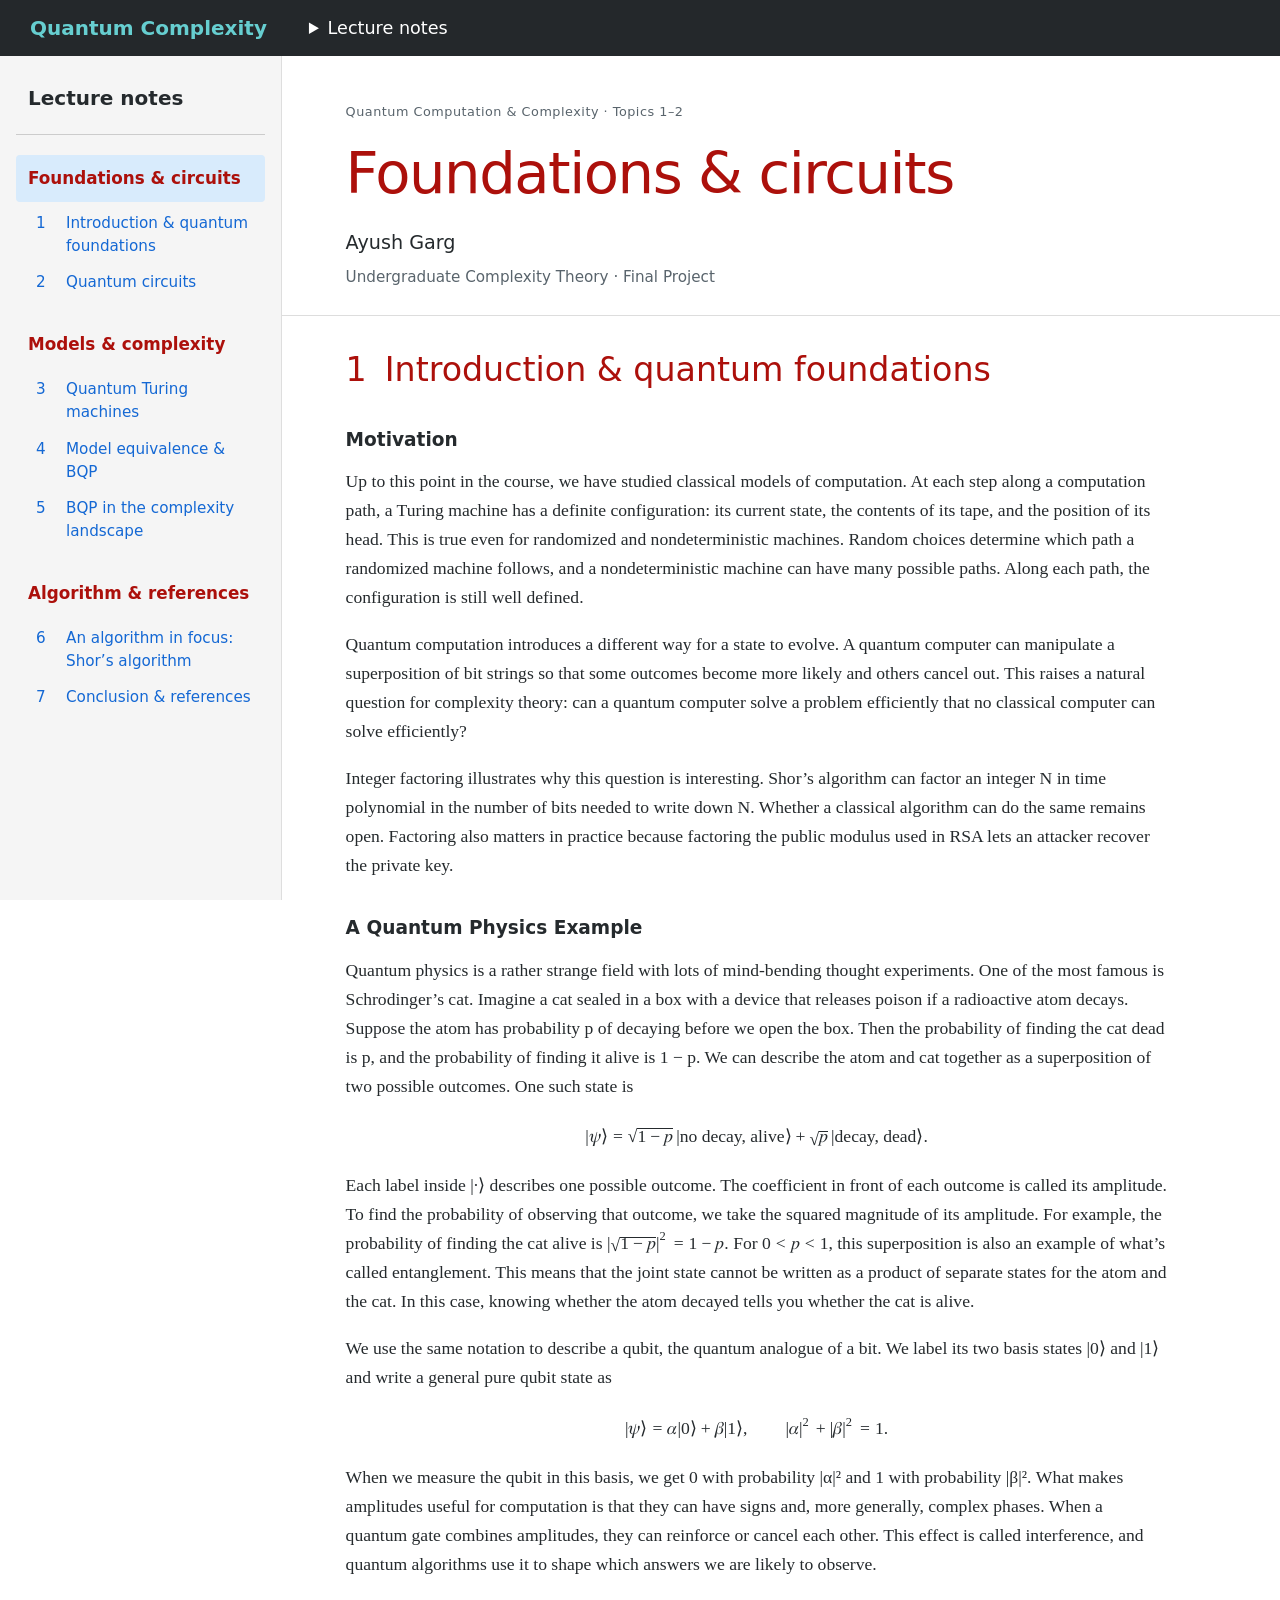
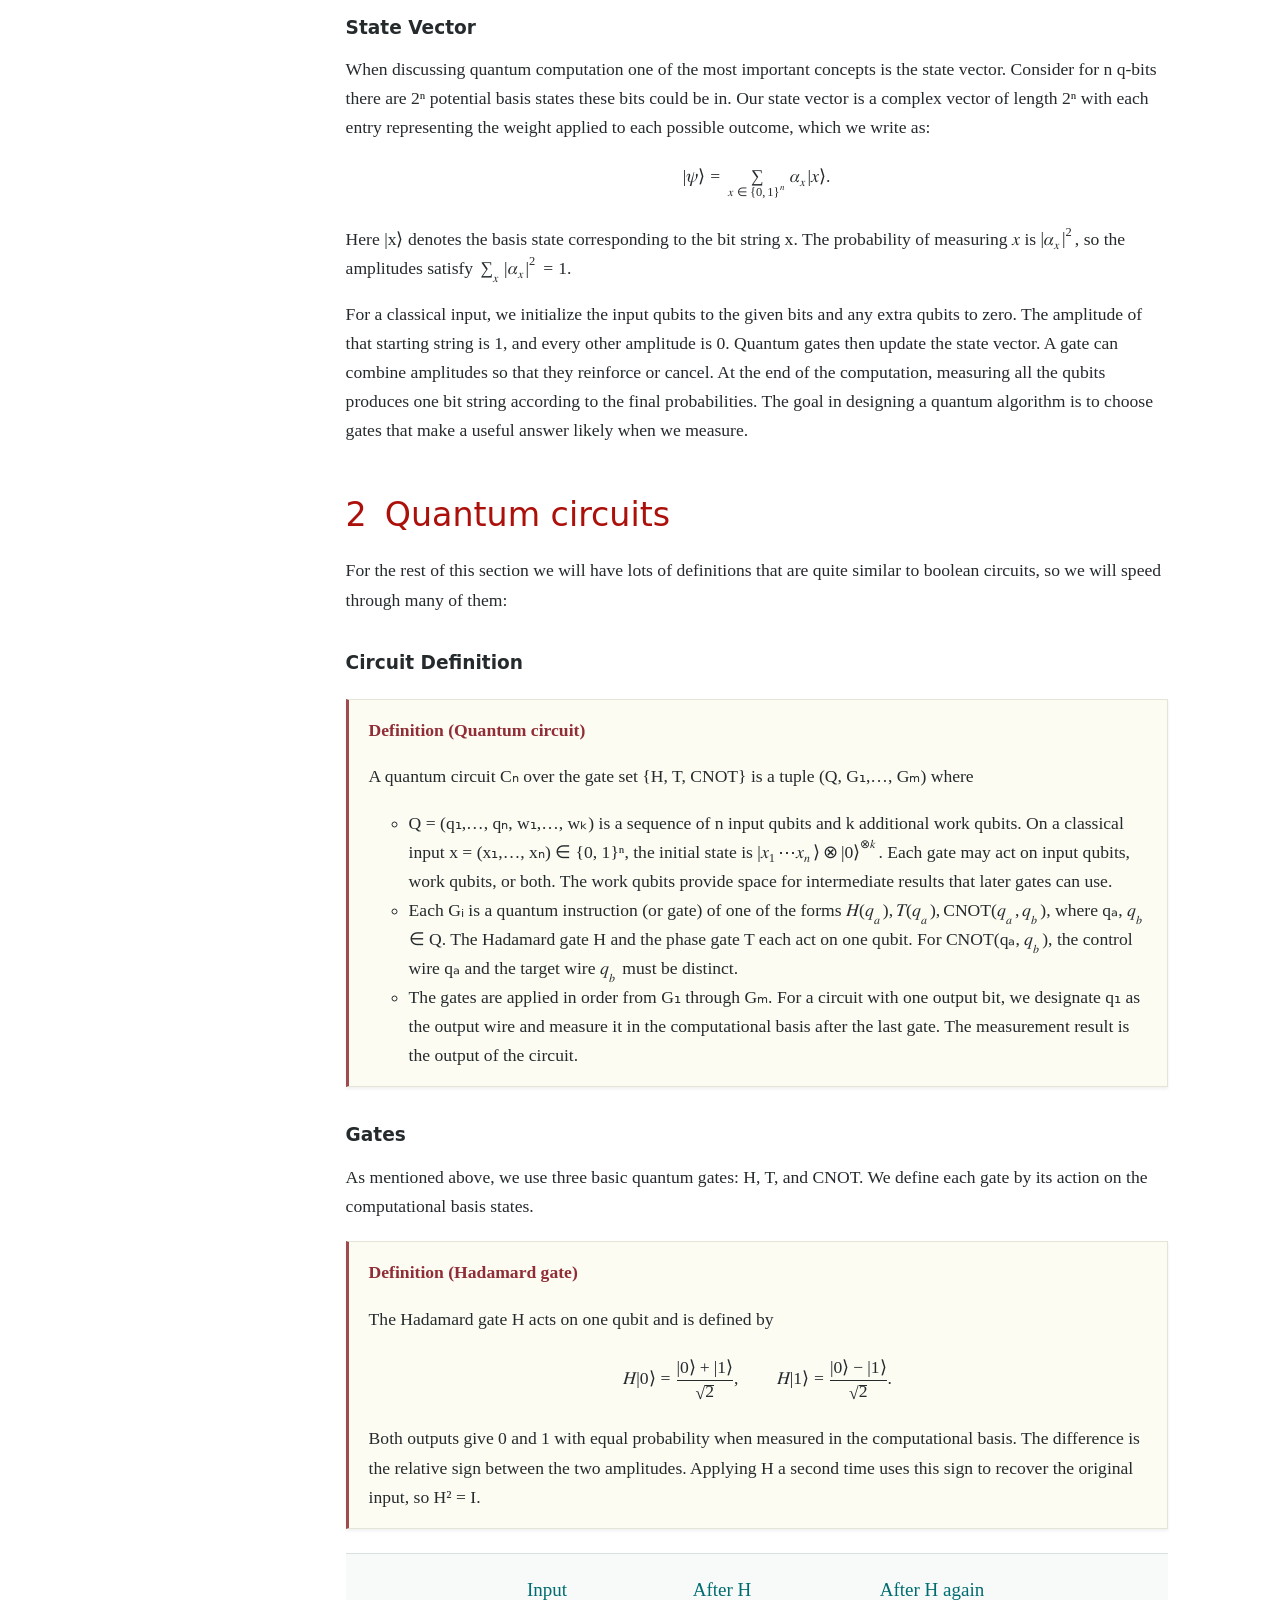
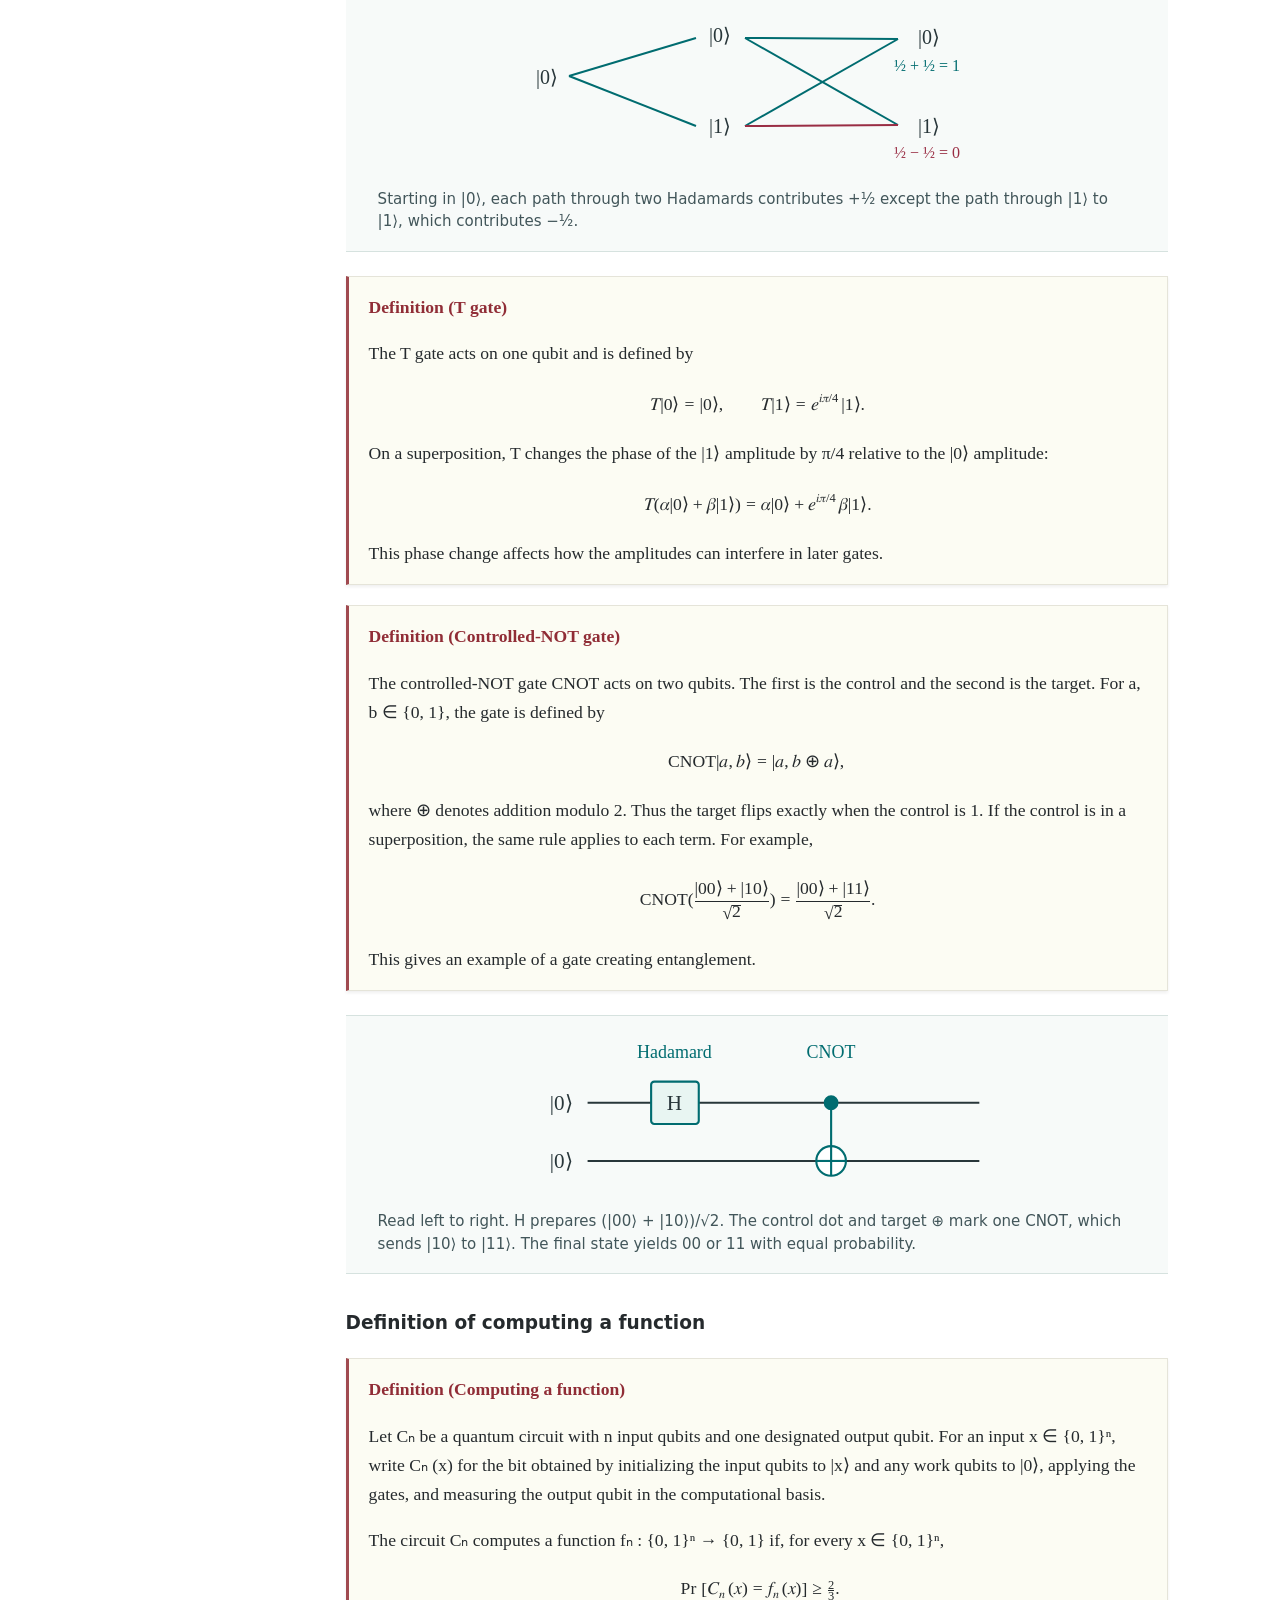
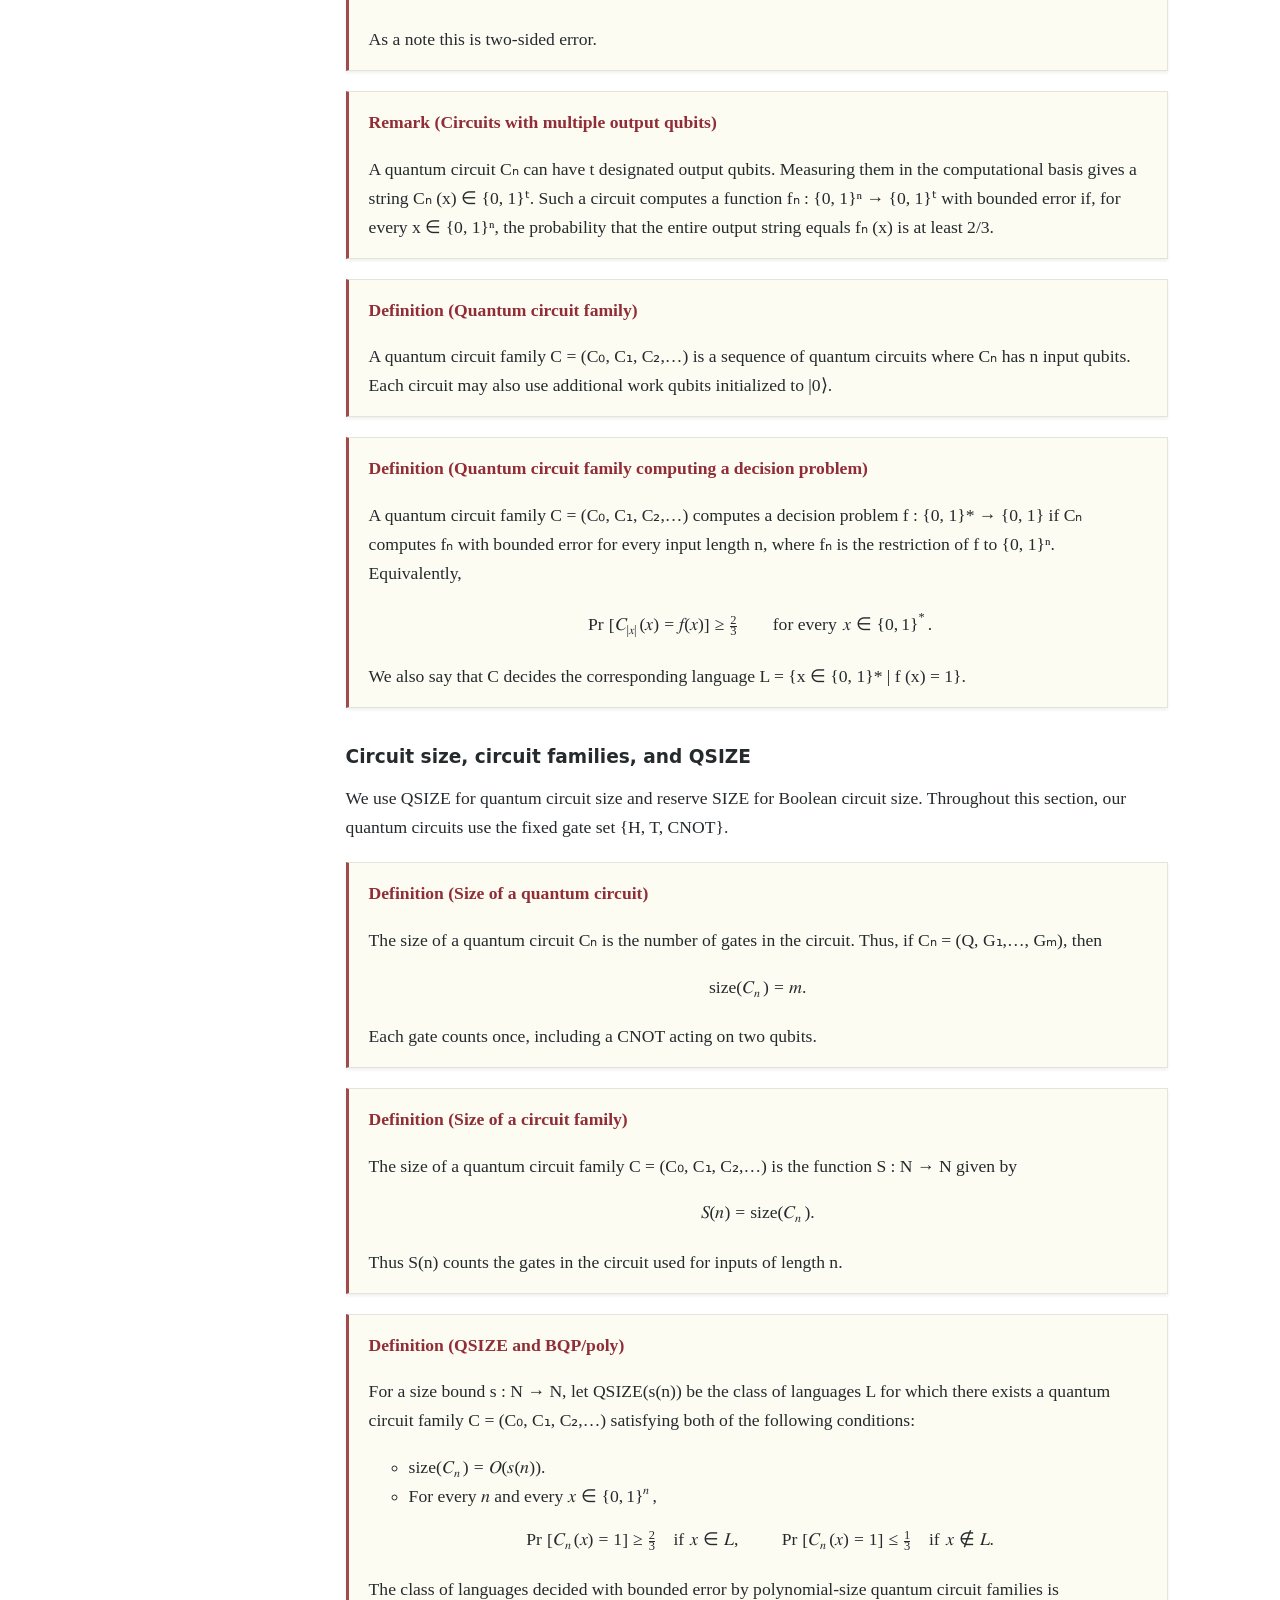
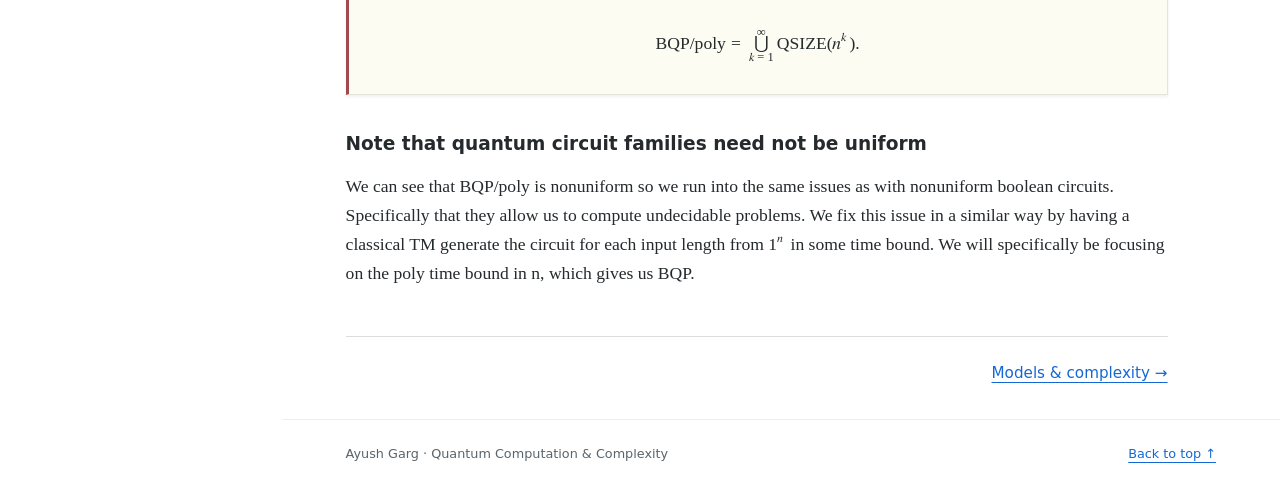
==== commit 624d8404: "Fixed up everything. Getting closer to submission" ====
--- a/index.html
+++ b/index.html
@@ -50,14 +50,14 @@
 <p>Integer factoring illustrates why this question is interesting. Shor’s algorithm can factor an integer N in time polynomial in the number of bits needed to write down N. Whether a classical algorithm can do the same remains open. Factoring also matters in practice because factoring the public modulus used in RSA lets an attacker recover the private key.</p>
 <h3 id="a-quantum-physics-example">A Quantum Physics Example</h3>
 <p>Quantum physics is a rather strange field with lots of mind-bending thought experiments. One of the most famous is Schrodinger’s cat. Imagine a cat sealed in a box with a device that releases poison if a radioactive atom decays. Suppose the atom has probability p of decaying before we open the box. Then the probability of finding the cat dead is p, and the probability of finding it alive is 1 − p. We can describe the atom and cat together as a superposition of two possible outcomes. One such state is</p>
-<p><math display="block" xmlns="http://www.w3.org/1998/Math/MathML"><semantics><mrow><mrow><mo stretchy="true" form="prefix">|</mo><mi>ψ</mi><mo stretchy="false" form="postfix">⟩</mo><mo>=</mo><msqrt><mrow><mn>1</mn><mo>−</mo><mi>p</mi></mrow></msqrt><mspace width="0.167em"></mspace><mo stretchy="true" form="postfix">|</mo></mrow><mtext mathvariant="normal">no decay, alive</mtext><mo stretchy="false" form="postfix">⟩</mo><mo>+</mo><msqrt><mi>p</mi></msqrt><mspace width="0.167em"></mspace><mo stretchy="false" form="prefix">|</mo><mtext mathvariant="normal">decay, dead</mtext><mo stretchy="false" form="postfix">⟩</mo><mi>.</mi></mrow><annotation encoding="application/x-tex">|\psi\rangle=\sqrt{1-p}\,|\text{no decay, alive}\rangle+\sqrt{p}\,|\text{decay, dead}\rangle.</annotation></semantics></math></p>
+<p><math display="block" xmlns="http://www.w3.org/1998/Math/MathML"><semantics><mrow><mrow><mo stretchy="true" form="prefix">|</mo><mi>ψ</mi><mo stretchy="true" form="postfix">⟩</mo></mrow><mo>=</mo><msqrt><mrow><mn>1</mn><mo>−</mo><mi>p</mi></mrow></msqrt><mspace width="0.167em"></mspace><mrow><mo stretchy="true" form="prefix">|</mo><mtext mathvariant="normal">no decay, alive</mtext><mo stretchy="true" form="postfix">⟩</mo></mrow><mo>+</mo><msqrt><mi>p</mi></msqrt><mspace width="0.167em"></mspace><mrow><mo stretchy="true" form="prefix">|</mo><mtext mathvariant="normal">decay, dead</mtext><mo stretchy="true" form="postfix">⟩</mo></mrow><mi>.</mi></mrow><annotation encoding="application/x-tex">\left\lvert \psi\right\rangle=\sqrt{1-p}\,\left\lvert \text{no decay, alive}\right\rangle+\sqrt{p}\,\left\lvert \text{decay, dead}\right\rangle.</annotation></semantics></math></p>
 <p>Each label inside |·⟩ describes one possible outcome. The coefficient in front of each outcome is called its amplitude. To find the probability of observing that outcome, we take the squared magnitude of its amplitude. For example, the probability of finding the cat alive is <math display="inline" xmlns="http://www.w3.org/1998/Math/MathML"><semantics><mrow><msup><mrow><mo stretchy="true" form="prefix">|</mo><msqrt><mrow><mn>1</mn><mo>−</mo><mi>p</mi></mrow></msqrt><mo stretchy="true" form="postfix">|</mo></mrow><mn>2</mn></msup><mo>=</mo><mn>1</mn><mo>−</mo><mi>p</mi></mrow><annotation encoding="application/x-tex">|\sqrt{1-p}|^2=1-p</annotation></semantics></math>. For <math display="inline" xmlns="http://www.w3.org/1998/Math/MathML"><semantics><mrow><mn>0</mn><mo>&lt;</mo><mi>p</mi><mo>&lt;</mo><mn>1</mn></mrow><annotation encoding="application/x-tex">0&lt;p&lt;1</annotation></semantics></math>, this superposition is also an example of what’s called entanglement. This means that the joint state cannot be written as a product of separate states for the atom and the cat. In this case, knowing whether the atom decayed tells you whether the cat is alive.</p>
 <p>We use the same notation to describe a qubit, the quantum analogue of a bit. We label its two basis states |0⟩ and |1⟩ and write a general pure qubit state as</p>
-<p><math display="block" xmlns="http://www.w3.org/1998/Math/MathML"><semantics><mrow><mrow><mo stretchy="true" form="prefix">|</mo><mi>ψ</mi><mo stretchy="false" form="postfix">⟩</mo><mo>=</mo><mi>α</mi><mo stretchy="true" form="postfix">|</mo></mrow><mn>0</mn><mo stretchy="false" form="postfix">⟩</mo><mo>+</mo><mi>β</mi><mrow><mo stretchy="true" form="prefix">|</mo><mn>1</mn><mo stretchy="false" form="postfix">⟩</mo><mo>,</mo><mspace width="2.0em"></mspace><mo stretchy="true" form="postfix">|</mo></mrow><mi>α</mi><mrow><mo stretchy="true" form="prefix">|</mo><msup><mi></mi><mn>2</mn></msup><mo>+</mo><mo stretchy="true" form="postfix">|</mo></mrow><mi>β</mi><msup><mo stretchy="false" form="prefix">|</mo><mn>2</mn></msup><mo>=</mo><mn>1</mn><mi>.</mi></mrow><annotation encoding="application/x-tex">|\psi\rangle=\alpha|0\rangle+\beta|1\rangle,\qquad |\alpha|^2+|\beta|^2=1.</annotation></semantics></math></p>
+<p><math display="block" xmlns="http://www.w3.org/1998/Math/MathML"><semantics><mrow><mrow><mo stretchy="true" form="prefix">|</mo><mi>ψ</mi><mo stretchy="true" form="postfix">⟩</mo></mrow><mo>=</mo><mi>α</mi><mrow><mo stretchy="true" form="prefix">|</mo><mn>0</mn><mo stretchy="true" form="postfix">⟩</mo></mrow><mo>+</mo><mi>β</mi><mrow><mo stretchy="true" form="prefix">|</mo><mn>1</mn><mo stretchy="true" form="postfix">⟩</mo></mrow><mo>,</mo><mspace width="2.0em"></mspace><msup><mrow><mo stretchy="true" form="prefix">|</mo><mi>α</mi><mo stretchy="true" form="postfix">|</mo></mrow><mn>2</mn></msup><mo>+</mo><msup><mrow><mo stretchy="true" form="prefix">|</mo><mi>β</mi><mo stretchy="true" form="postfix">|</mo></mrow><mn>2</mn></msup><mo>=</mo><mn>1</mn><mi>.</mi></mrow><annotation encoding="application/x-tex">\left\lvert \psi\right\rangle=\alpha\left\lvert 0\right\rangle+\beta\left\lvert 1\right\rangle,\qquad |\alpha|^2+|\beta|^2=1.</annotation></semantics></math></p>
 <p>When we measure the qubit in this basis, we get 0 with probability |α|² and 1 with probability |β|². What makes amplitudes useful for computation is that they can have signs and, more generally, complex phases. When a quantum gate combines amplitudes, they can reinforce or cancel each other. This effect is called interference, and quantum algorithms use it to shape which answers we are likely to observe.</p>
 <h3 id="state-vector">State Vector</h3>
 <p>When discussing quantum computation one of the most important concepts is the state vector. Consider for n q-bits there are 2ⁿ potential basis states these bits could be in. Our state vector is a complex vector of length 2ⁿ with each entry representing the weight applied to each possible outcome, which we write as:</p>
-<p><math display="block" xmlns="http://www.w3.org/1998/Math/MathML"><semantics><mrow><mrow><mo stretchy="true" form="prefix">|</mo><mi>ψ</mi><mo stretchy="false" form="postfix">⟩</mo><mo>=</mo><munder><mo>∑</mo><mrow><mi>x</mi><mo>∈</mo><mo stretchy="false" form="prefix">{</mo><mn>0</mn><mo>,</mo><mn>1</mn><msup><mo stretchy="false" form="postfix">}</mo><mi>n</mi></msup></mrow></munder><msub><mi>α</mi><mi>x</mi></msub><mo stretchy="true" form="postfix">|</mo></mrow><mi>x</mi><mo stretchy="false" form="postfix">⟩</mo><mi>.</mi></mrow><annotation encoding="application/x-tex">|\psi\rangle=\sum_{x\in\{0,1\}^n}\alpha_x|x\rangle.</annotation></semantics></math></p>
+<p><math display="block" xmlns="http://www.w3.org/1998/Math/MathML"><semantics><mrow><mrow><mo stretchy="true" form="prefix">|</mo><mi>ψ</mi><mo stretchy="true" form="postfix">⟩</mo></mrow><mo>=</mo><munder><mo>∑</mo><mrow><mi>x</mi><mo>∈</mo><mo stretchy="false" form="prefix">{</mo><mn>0</mn><mo>,</mo><mn>1</mn><msup><mo stretchy="false" form="postfix">}</mo><mi>n</mi></msup></mrow></munder><msub><mi>α</mi><mi>x</mi></msub><mrow><mo stretchy="true" form="prefix">|</mo><mi>x</mi><mo stretchy="true" form="postfix">⟩</mo></mrow><mi>.</mi></mrow><annotation encoding="application/x-tex">\left\lvert \psi\right\rangle=\sum_{x\in\{0,1\}^n}\alpha_x\left\lvert x\right\rangle.</annotation></semantics></math></p>
 <p>Here |x⟩ denotes the basis state corresponding to the bit string x. The probability of measuring <math display="inline" xmlns="http://www.w3.org/1998/Math/MathML"><semantics><mi>x</mi><annotation encoding="application/x-tex">x</annotation></semantics></math> is <math display="inline" xmlns="http://www.w3.org/1998/Math/MathML"><semantics><msup><mrow><mo stretchy="true" form="prefix">|</mo><msub><mi>α</mi><mi>x</mi></msub><mo stretchy="true" form="postfix">|</mo></mrow><mn>2</mn></msup><annotation encoding="application/x-tex">|\alpha_x|^2</annotation></semantics></math>, so the amplitudes satisfy <math display="inline" xmlns="http://www.w3.org/1998/Math/MathML"><semantics><mrow><msub><mo>∑</mo><mi>x</mi></msub><msup><mrow><mo stretchy="true" form="prefix">|</mo><msub><mi>α</mi><mi>x</mi></msub><mo stretchy="true" form="postfix">|</mo></mrow><mn>2</mn></msup><mo>=</mo><mn>1</mn></mrow><annotation encoding="application/x-tex">\sum_x |\alpha_x|^2=1</annotation></semantics></math>.</p>
 <p>For a classical input, we initialize the input qubits to the given bits and any extra qubits to zero. The amplitude of that starting string is 1, and every other amplitude is 0. Quantum gates then update the state vector. A gate can combine amplitudes so that they reinforce or cancel. At the end of the computation, measuring all the qubits produces one bit string according to the final probabilities. The goal in designing a quantum algorithm is to choose gates that make a useful answer likely when we measure.</p>
 </section></li>
@@ -69,7 +69,7 @@
 <p><strong>Definition (Quantum circuit)</strong></p>
 <p>A quantum circuit Cₙ over the gate set {H, T, CNOT} is a tuple (Q, G₁,…, Gₘ) where</p>
 <ul>
-<li>Q = (q₁,…, qₙ, w₁,…, wₖ) is a sequence of n input qubits and k additional work qubits. On a classical input x = (x₁,…, xₙ) ∈ {0, 1}ⁿ, the initial state is <math display="inline" xmlns="http://www.w3.org/1998/Math/MathML"><semantics><mrow><mrow><mo stretchy="true" form="prefix">|</mo><msub><mi>x</mi><mn>1</mn></msub><mi>⋯</mi><msub><mi>x</mi><mi>n</mi></msub><mo stretchy="false" form="postfix">⟩</mo><mo>⊗</mo><mo stretchy="true" form="postfix">|</mo></mrow><mn>0</mn><msup><mo stretchy="false" form="postfix">⟩</mo><mrow><mi>⊗</mi><mi>k</mi></mrow></msup></mrow><annotation encoding="application/x-tex">|x_1\cdots x_n\rangle\otimes |0\rangle^{\otimes k}</annotation></semantics></math>. Each gate may act on input qubits, work qubits, or both. The work qubits provide space for intermediate results that later gates can use.</li>
+<li>Q = (q₁,…, qₙ, w₁,…, wₖ) is a sequence of n input qubits and k additional work qubits. On a classical input x = (x₁,…, xₙ) ∈ {0, 1}ⁿ, the initial state is <math display="inline" xmlns="http://www.w3.org/1998/Math/MathML"><semantics><mrow><mrow><mo stretchy="true" form="prefix">|</mo><msub><mi>x</mi><mn>1</mn></msub><mi>⋯</mi><msub><mi>x</mi><mi>n</mi></msub><mo stretchy="true" form="postfix">⟩</mo></mrow><mo>⊗</mo><msup><mrow><mo stretchy="true" form="prefix">|</mo><mn>0</mn><mo stretchy="true" form="postfix">⟩</mo></mrow><mrow><mi>⊗</mi><mi>k</mi></mrow></msup></mrow><annotation encoding="application/x-tex">\left\lvert x_1\cdots x_n\right\rangle\otimes \left\lvert 0\right\rangle^{\otimes k}</annotation></semantics></math>. Each gate may act on input qubits, work qubits, or both. The work qubits provide space for intermediate results that later gates can use.</li>
 <li>Each Gᵢ is a quantum instruction (or gate) of one of the forms <math display="inline" xmlns="http://www.w3.org/1998/Math/MathML"><semantics><mrow><mi>H</mi><mrow><mo stretchy="true" form="prefix">(</mo><msub><mi>q</mi><mi>a</mi></msub><mo stretchy="true" form="postfix">)</mo></mrow><mo>,</mo><mi>T</mi><mrow><mo stretchy="true" form="prefix">(</mo><msub><mi>q</mi><mi>a</mi></msub><mo stretchy="true" form="postfix">)</mo></mrow><mo>,</mo><mrow><mi mathvariant="normal">C</mi><mi mathvariant="normal">N</mi><mi mathvariant="normal">O</mi><mi mathvariant="normal">T</mi></mrow><mrow><mo stretchy="true" form="prefix">(</mo><msub><mi>q</mi><mi>a</mi></msub><mo>,</mo><msub><mi>q</mi><mi>b</mi></msub><mo stretchy="true" form="postfix">)</mo></mrow></mrow><annotation encoding="application/x-tex">H(q_a), T(q_a), \mathrm{CNOT}(q_a,q_b)</annotation></semantics></math>, where qₐ, <math display="inline" xmlns="http://www.w3.org/1998/Math/MathML"><semantics><msub><mi>q</mi><mi>b</mi></msub><annotation encoding="application/x-tex">q_b</annotation></semantics></math> ∈ Q. The Hadamard gate H and the phase gate T each act on one qubit. For CNOT(qₐ, <math display="inline" xmlns="http://www.w3.org/1998/Math/MathML"><semantics><msub><mi>q</mi><mi>b</mi></msub><annotation encoding="application/x-tex">q_b</annotation></semantics></math>), the control wire qₐ and the target wire <math display="inline" xmlns="http://www.w3.org/1998/Math/MathML"><semantics><msub><mi>q</mi><mi>b</mi></msub><annotation encoding="application/x-tex">q_b</annotation></semantics></math> must be distinct.</li>
 <li>The gates are applied in order from G₁ through Gₘ. For a circuit with one output bit, we designate q₁ as the output wire and measure it in the computational basis after the last gate. The measurement result is the output of the circuit.</li>
 </ul>
@@ -79,7 +79,7 @@
 <div class="definition">
 <p><strong>Definition (Hadamard gate)</strong></p>
 <p>The Hadamard gate H acts on one qubit and is defined by</p>
-<p><math display="block" xmlns="http://www.w3.org/1998/Math/MathML"><semantics><mrow><mi>H</mi><mrow><mo stretchy="true" form="prefix">|</mo><mn>0</mn><mo stretchy="false" form="postfix">⟩</mo><mo>=</mo><mfrac><mrow><mrow><mo stretchy="true" form="prefix">|</mo><mn>0</mn><mo stretchy="false" form="postfix">⟩</mo><mo>+</mo><mo stretchy="true" form="postfix">|</mo></mrow><mn>1</mn><mo stretchy="false" form="postfix">⟩</mo></mrow><msqrt><mn>2</mn></msqrt></mfrac><mo>,</mo><mspace width="2.0em"></mspace><mi>H</mi><mo stretchy="true" form="postfix">|</mo></mrow><mn>1</mn><mo stretchy="false" form="postfix">⟩</mo><mo>=</mo><mfrac><mrow><mrow><mo stretchy="true" form="prefix">|</mo><mn>0</mn><mo stretchy="false" form="postfix">⟩</mo><mo>−</mo><mo stretchy="true" form="postfix">|</mo></mrow><mn>1</mn><mo stretchy="false" form="postfix">⟩</mo></mrow><msqrt><mn>2</mn></msqrt></mfrac><mi>.</mi></mrow><annotation encoding="application/x-tex">H|0\rangle=\frac{|0\rangle+|1\rangle}{\sqrt2},\qquad H|1\rangle=\frac{|0\rangle-|1\rangle}{\sqrt2}.</annotation></semantics></math></p>
+<p><math display="block" xmlns="http://www.w3.org/1998/Math/MathML"><semantics><mrow><mi>H</mi><mrow><mo stretchy="true" form="prefix">|</mo><mn>0</mn><mo stretchy="true" form="postfix">⟩</mo></mrow><mo>=</mo><mfrac><mrow><mrow><mo stretchy="true" form="prefix">|</mo><mn>0</mn><mo stretchy="true" form="postfix">⟩</mo></mrow><mo>+</mo><mrow><mo stretchy="true" form="prefix">|</mo><mn>1</mn><mo stretchy="true" form="postfix">⟩</mo></mrow></mrow><msqrt><mn>2</mn></msqrt></mfrac><mo>,</mo><mspace width="2.0em"></mspace><mi>H</mi><mrow><mo stretchy="true" form="prefix">|</mo><mn>1</mn><mo stretchy="true" form="postfix">⟩</mo></mrow><mo>=</mo><mfrac><mrow><mrow><mo stretchy="true" form="prefix">|</mo><mn>0</mn><mo stretchy="true" form="postfix">⟩</mo></mrow><mo>−</mo><mrow><mo stretchy="true" form="prefix">|</mo><mn>1</mn><mo stretchy="true" form="postfix">⟩</mo></mrow></mrow><msqrt><mn>2</mn></msqrt></mfrac><mi>.</mi></mrow><annotation encoding="application/x-tex">H\left\lvert 0\right\rangle=\frac{\left\lvert 0\right\rangle+\left\lvert 1\right\rangle}{\sqrt2},\qquad H\left\lvert 1\right\rangle=\frac{\left\lvert 0\right\rangle-\left\lvert 1\right\rangle}{\sqrt2}.</annotation></semantics></math></p>
 <p>Both outputs give 0 and 1 with equal probability when measured in the computational basis. The difference is the relative sign between the two amplitudes. Applying H a second time uses this sign to recover the original input, so H² = I.</p>
 </div>
 <figure>
@@ -91,17 +91,17 @@
 <div class="definition">
 <p><strong>Definition (T gate)</strong></p>
 <p>The T gate acts on one qubit and is defined by</p>
-<p><math display="block" xmlns="http://www.w3.org/1998/Math/MathML"><semantics><mrow><mi>T</mi><mrow><mo stretchy="true" form="prefix">|</mo><mn>0</mn><mo stretchy="false" form="postfix">⟩</mo><mo>=</mo><mo stretchy="true" form="postfix">|</mo></mrow><mn>0</mn><mo stretchy="false" form="postfix">⟩</mo><mo>,</mo><mspace width="2.0em"></mspace><mi>T</mi><mrow><mo stretchy="true" form="prefix">|</mo><mn>1</mn><mo stretchy="false" form="postfix">⟩</mo><mo>=</mo><msup><mi>e</mi><mrow><mi>i</mi><mi>π</mi><mi>/</mi><mn>4</mn></mrow></msup><mo stretchy="true" form="postfix">|</mo></mrow><mn>1</mn><mo stretchy="false" form="postfix">⟩</mo><mi>.</mi></mrow><annotation encoding="application/x-tex">T|0\rangle=|0\rangle,\qquad T|1\rangle=e^{i\pi/4}|1\rangle.</annotation></semantics></math></p>
+<p><math display="block" xmlns="http://www.w3.org/1998/Math/MathML"><semantics><mrow><mi>T</mi><mrow><mo stretchy="true" form="prefix">|</mo><mn>0</mn><mo stretchy="true" form="postfix">⟩</mo></mrow><mo>=</mo><mrow><mo stretchy="true" form="prefix">|</mo><mn>0</mn><mo stretchy="true" form="postfix">⟩</mo></mrow><mo>,</mo><mspace width="2.0em"></mspace><mi>T</mi><mrow><mo stretchy="true" form="prefix">|</mo><mn>1</mn><mo stretchy="true" form="postfix">⟩</mo></mrow><mo>=</mo><msup><mi>e</mi><mrow><mi>i</mi><mi>π</mi><mi>/</mi><mn>4</mn></mrow></msup><mrow><mo stretchy="true" form="prefix">|</mo><mn>1</mn><mo stretchy="true" form="postfix">⟩</mo></mrow><mi>.</mi></mrow><annotation encoding="application/x-tex">T\left\lvert 0\right\rangle=\left\lvert 0\right\rangle,\qquad T\left\lvert 1\right\rangle=e^{i\pi/4}\left\lvert 1\right\rangle.</annotation></semantics></math></p>
 <p>On a superposition, T changes the phase of the |1⟩ amplitude by π/4 relative to the |0⟩ amplitude:</p>
-<p><math display="block" xmlns="http://www.w3.org/1998/Math/MathML"><semantics><mrow><mi>T</mi><mrow><mo stretchy="true" form="prefix">(</mo><mi>α</mi><mrow><mo stretchy="true" form="prefix">|</mo><mn>0</mn><mo stretchy="false" form="postfix">⟩</mo><mo>+</mo><mi>β</mi><mo stretchy="true" form="postfix">|</mo></mrow><mn>1</mn><mo stretchy="false" form="postfix">⟩</mo><mo stretchy="true" form="postfix">)</mo></mrow><mo>=</mo><mi>α</mi><mrow><mo stretchy="true" form="prefix">|</mo><mn>0</mn><mo stretchy="false" form="postfix">⟩</mo><mo>+</mo><msup><mi>e</mi><mrow><mi>i</mi><mi>π</mi><mi>/</mi><mn>4</mn></mrow></msup><mi>β</mi><mo stretchy="true" form="postfix">|</mo></mrow><mn>1</mn><mo stretchy="false" form="postfix">⟩</mo><mi>.</mi></mrow><annotation encoding="application/x-tex">T(\alpha|0\rangle+\beta|1\rangle)=\alpha|0\rangle+e^{i\pi/4}\beta|1\rangle.</annotation></semantics></math></p>
+<p><math display="block" xmlns="http://www.w3.org/1998/Math/MathML"><semantics><mrow><mi>T</mi><mrow><mo stretchy="true" form="prefix">(</mo><mi>α</mi><mrow><mo stretchy="true" form="prefix">|</mo><mn>0</mn><mo stretchy="true" form="postfix">⟩</mo></mrow><mo>+</mo><mi>β</mi><mrow><mo stretchy="true" form="prefix">|</mo><mn>1</mn><mo stretchy="true" form="postfix">⟩</mo></mrow><mo stretchy="true" form="postfix">)</mo></mrow><mo>=</mo><mi>α</mi><mrow><mo stretchy="true" form="prefix">|</mo><mn>0</mn><mo stretchy="true" form="postfix">⟩</mo></mrow><mo>+</mo><msup><mi>e</mi><mrow><mi>i</mi><mi>π</mi><mi>/</mi><mn>4</mn></mrow></msup><mi>β</mi><mrow><mo stretchy="true" form="prefix">|</mo><mn>1</mn><mo stretchy="true" form="postfix">⟩</mo></mrow><mi>.</mi></mrow><annotation encoding="application/x-tex">T(\alpha\left\lvert 0\right\rangle+\beta\left\lvert 1\right\rangle)=\alpha\left\lvert 0\right\rangle+e^{i\pi/4}\beta\left\lvert 1\right\rangle.</annotation></semantics></math></p>
 <p>This phase change affects how the amplitudes can interfere in later gates.</p>
 </div>
 <div class="definition">
 <p><strong>Definition (Controlled-NOT gate)</strong></p>
 <p>The controlled-NOT gate CNOT acts on two qubits. The first is the control and the second is the target. For a, b ∈ {0, 1}, the gate is defined by</p>
-<p><math display="block" xmlns="http://www.w3.org/1998/Math/MathML"><semantics><mrow><mrow><mi mathvariant="normal">C</mi><mi mathvariant="normal">N</mi><mi mathvariant="normal">O</mi><mi mathvariant="normal">T</mi></mrow><mrow><mo stretchy="true" form="prefix">|</mo><mi>a</mi><mo>,</mo><mi>b</mi><mo stretchy="false" form="postfix">⟩</mo><mo>=</mo><mo stretchy="true" form="postfix">|</mo></mrow><mi>a</mi><mo>,</mo><mi>b</mi><mo>⊕</mo><mi>a</mi><mo stretchy="false" form="postfix">⟩</mo><mo>,</mo></mrow><annotation encoding="application/x-tex">\mathrm{CNOT}|a,b\rangle=|a,b\oplus a\rangle,</annotation></semantics></math></p>
+<p><math display="block" xmlns="http://www.w3.org/1998/Math/MathML"><semantics><mrow><mrow><mi mathvariant="normal">C</mi><mi mathvariant="normal">N</mi><mi mathvariant="normal">O</mi><mi mathvariant="normal">T</mi></mrow><mrow><mo stretchy="true" form="prefix">|</mo><mi>a</mi><mo>,</mo><mi>b</mi><mo stretchy="true" form="postfix">⟩</mo></mrow><mo>=</mo><mrow><mo stretchy="true" form="prefix">|</mo><mi>a</mi><mo>,</mo><mi>b</mi><mo>⊕</mo><mi>a</mi><mo stretchy="true" form="postfix">⟩</mo></mrow><mo>,</mo></mrow><annotation encoding="application/x-tex">\mathrm{CNOT}\left\lvert a,b\right\rangle=\left\lvert a,b\oplus a\right\rangle,</annotation></semantics></math></p>
 <p>where ⊕ denotes addition modulo 2. Thus the target flips exactly when the control is 1. If the control is in a superposition, the same rule applies to each term. For example,</p>
-<p><math display="block" xmlns="http://www.w3.org/1998/Math/MathML"><semantics><mrow><mrow><mi mathvariant="normal">C</mi><mi mathvariant="normal">N</mi><mi mathvariant="normal">O</mi><mi mathvariant="normal">T</mi></mrow><mrow><mo stretchy="true" form="prefix">(</mo><mfrac><mrow><mrow><mo stretchy="true" form="prefix">|</mo><mn>00</mn><mo stretchy="false" form="postfix">⟩</mo><mo>+</mo><mo stretchy="true" form="postfix">|</mo></mrow><mn>10</mn><mo stretchy="false" form="postfix">⟩</mo></mrow><msqrt><mn>2</mn></msqrt></mfrac><mo stretchy="true" form="postfix">)</mo></mrow><mo>=</mo><mfrac><mrow><mrow><mo stretchy="true" form="prefix">|</mo><mn>00</mn><mo stretchy="false" form="postfix">⟩</mo><mo>+</mo><mo stretchy="true" form="postfix">|</mo></mrow><mn>11</mn><mo stretchy="false" form="postfix">⟩</mo></mrow><msqrt><mn>2</mn></msqrt></mfrac><mi>.</mi></mrow><annotation encoding="application/x-tex">\mathrm{CNOT}\left(\frac{|00\rangle+|10\rangle}{\sqrt2}\right)=\frac{|00\rangle+|11\rangle}{\sqrt2}.</annotation></semantics></math></p>
+<p><math display="block" xmlns="http://www.w3.org/1998/Math/MathML"><semantics><mrow><mrow><mi mathvariant="normal">C</mi><mi mathvariant="normal">N</mi><mi mathvariant="normal">O</mi><mi mathvariant="normal">T</mi></mrow><mrow><mo stretchy="true" form="prefix">(</mo><mfrac><mrow><mrow><mo stretchy="true" form="prefix">|</mo><mn>00</mn><mo stretchy="true" form="postfix">⟩</mo></mrow><mo>+</mo><mrow><mo stretchy="true" form="prefix">|</mo><mn>10</mn><mo stretchy="true" form="postfix">⟩</mo></mrow></mrow><msqrt><mn>2</mn></msqrt></mfrac><mo stretchy="true" form="postfix">)</mo></mrow><mo>=</mo><mfrac><mrow><mrow><mo stretchy="true" form="prefix">|</mo><mn>00</mn><mo stretchy="true" form="postfix">⟩</mo></mrow><mo>+</mo><mrow><mo stretchy="true" form="prefix">|</mo><mn>11</mn><mo stretchy="true" form="postfix">⟩</mo></mrow></mrow><msqrt><mn>2</mn></msqrt></mfrac><mi>.</mi></mrow><annotation encoding="application/x-tex">\mathrm{CNOT}\left(\frac{\left\lvert 00\right\rangle+\left\lvert 10\right\rangle}{\sqrt2}\right)=\frac{\left\lvert 00\right\rangle+\left\lvert 11\right\rangle}{\sqrt2}.</annotation></semantics></math></p>
 <p>This gives an example of a gate creating entanglement.</p>
 </div>
 <figure>
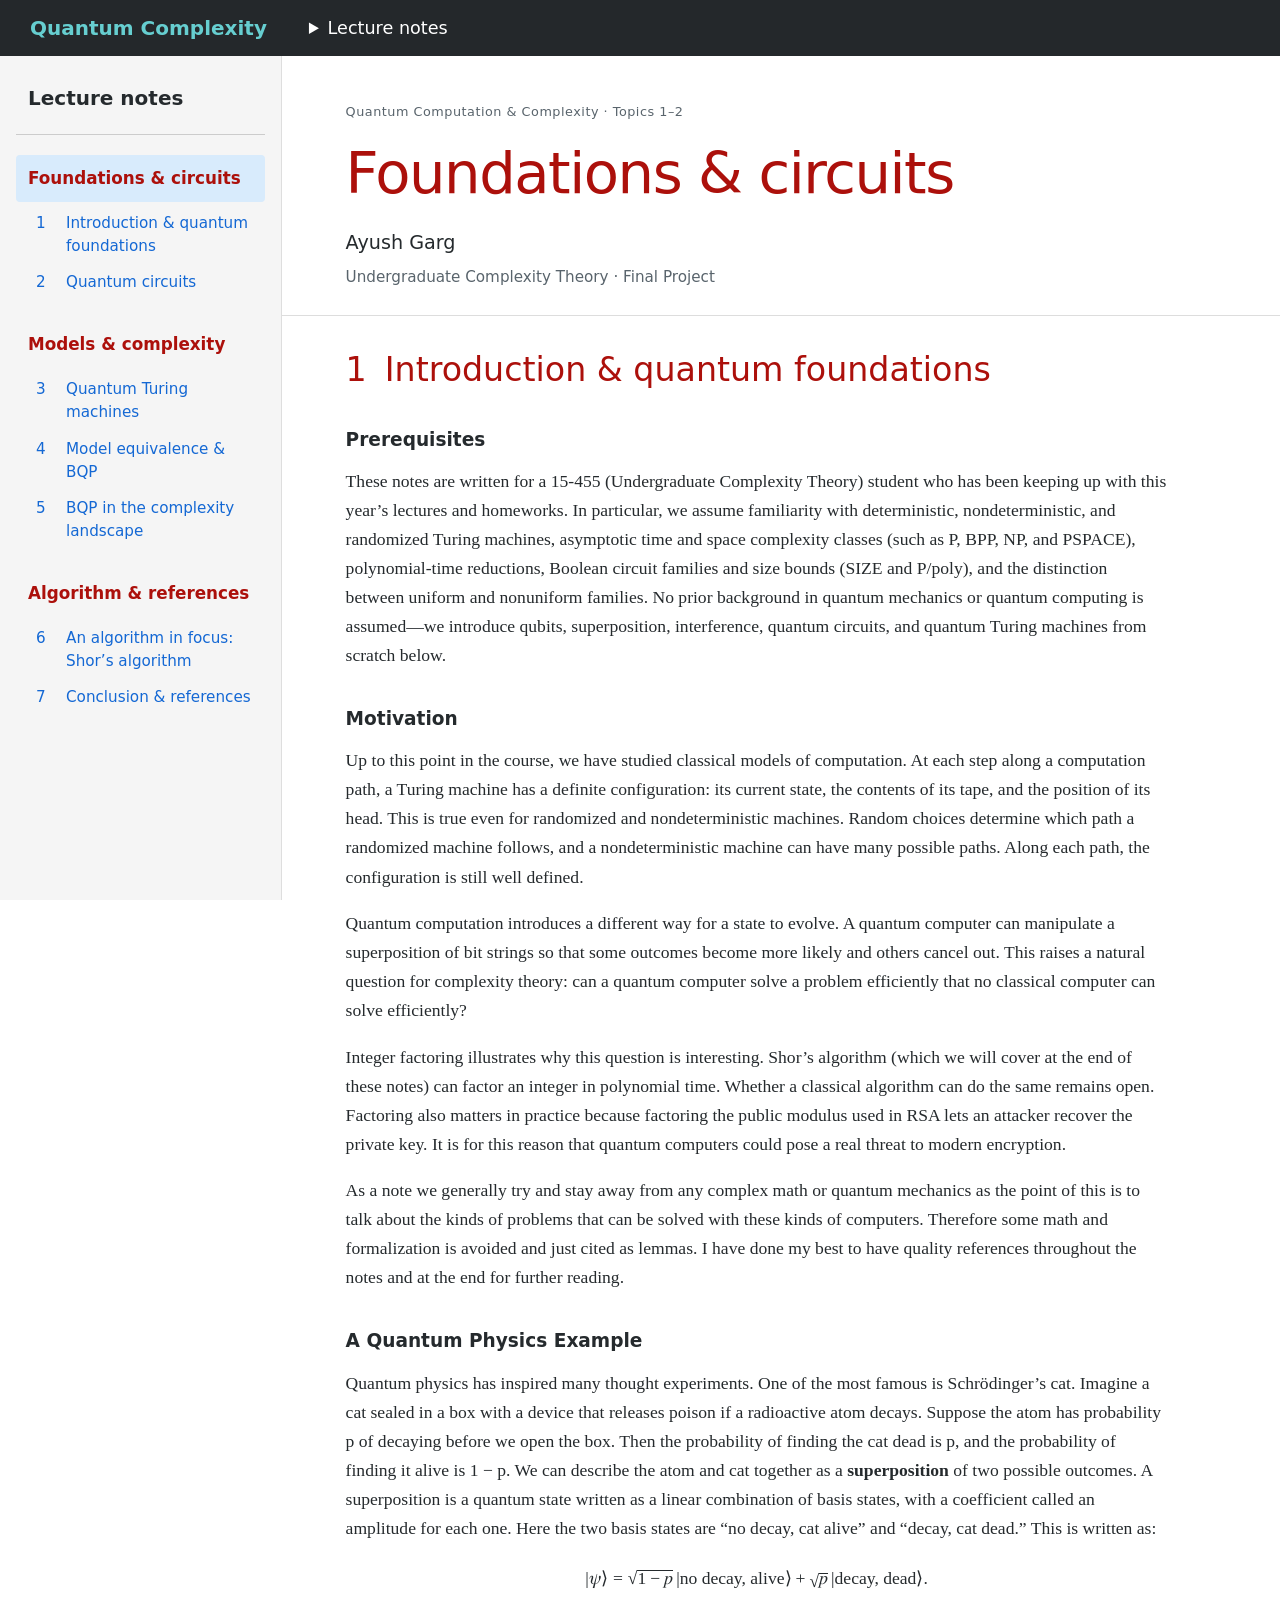
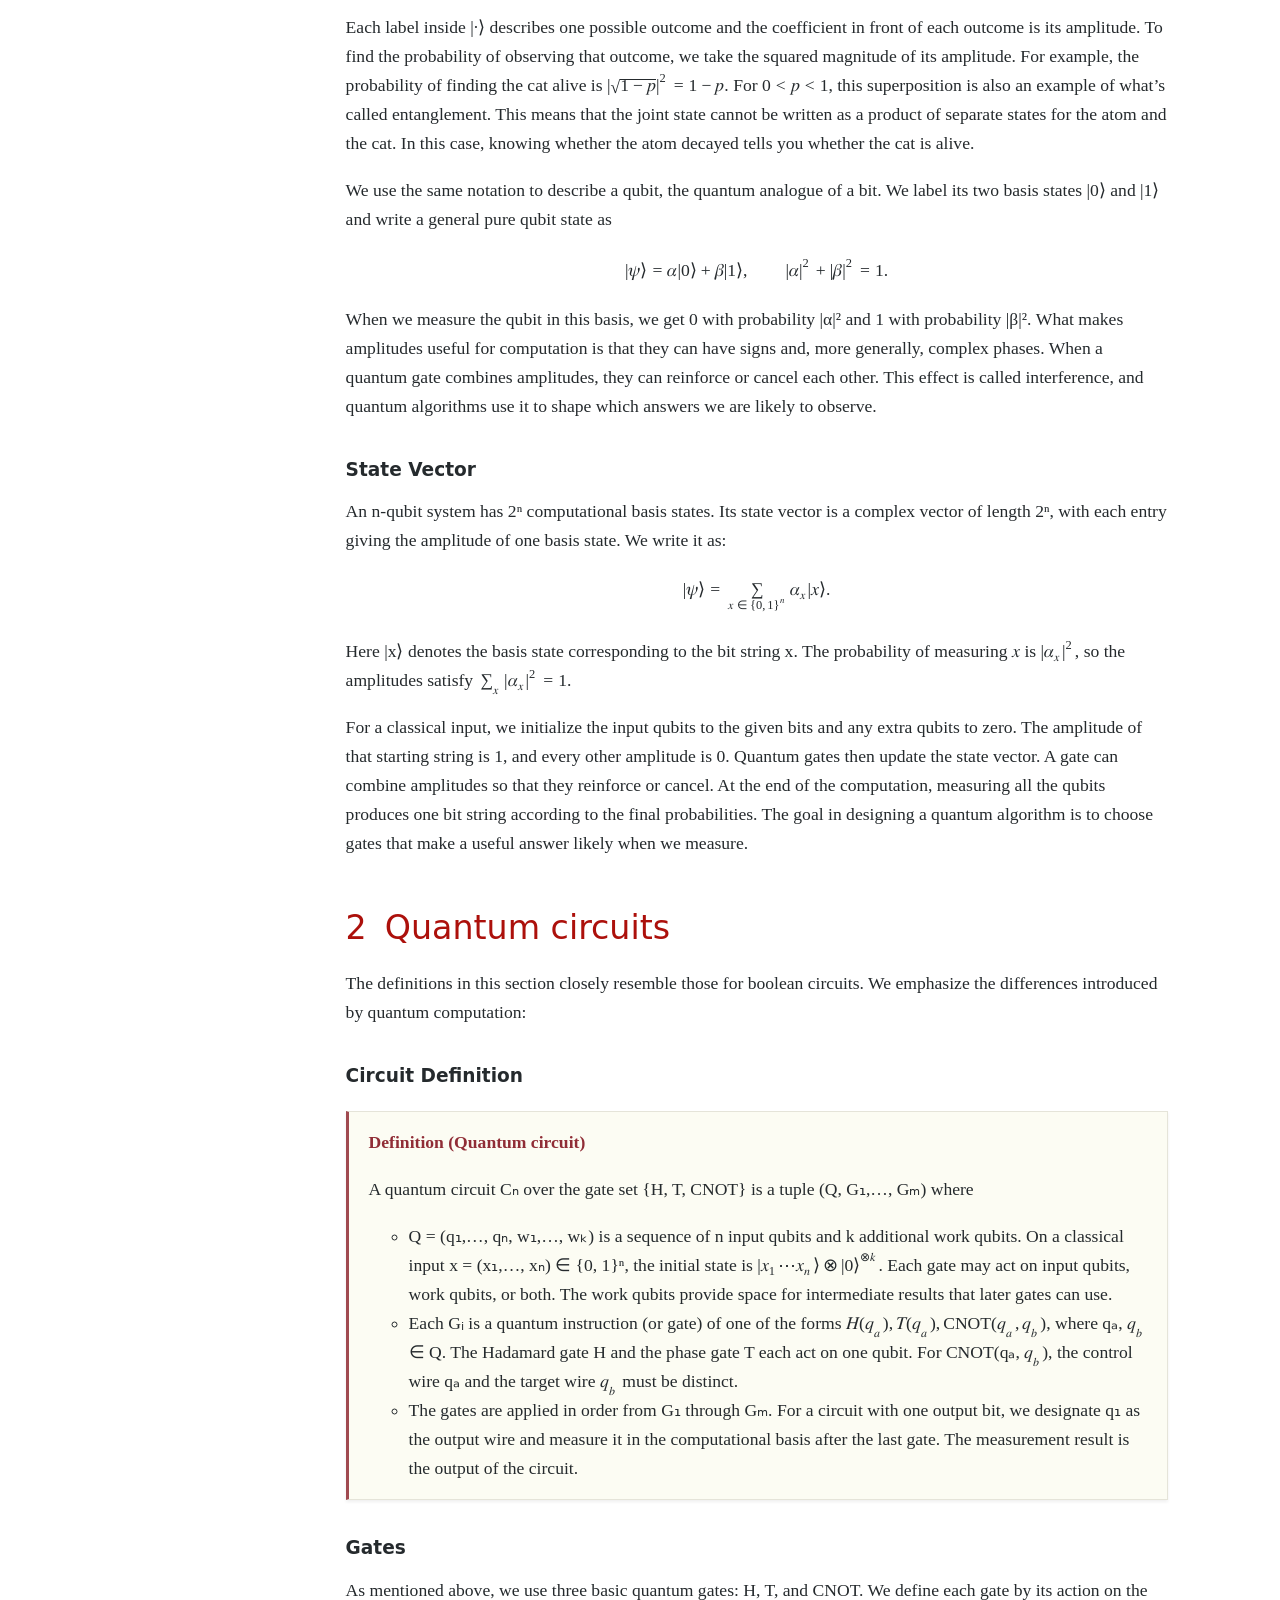
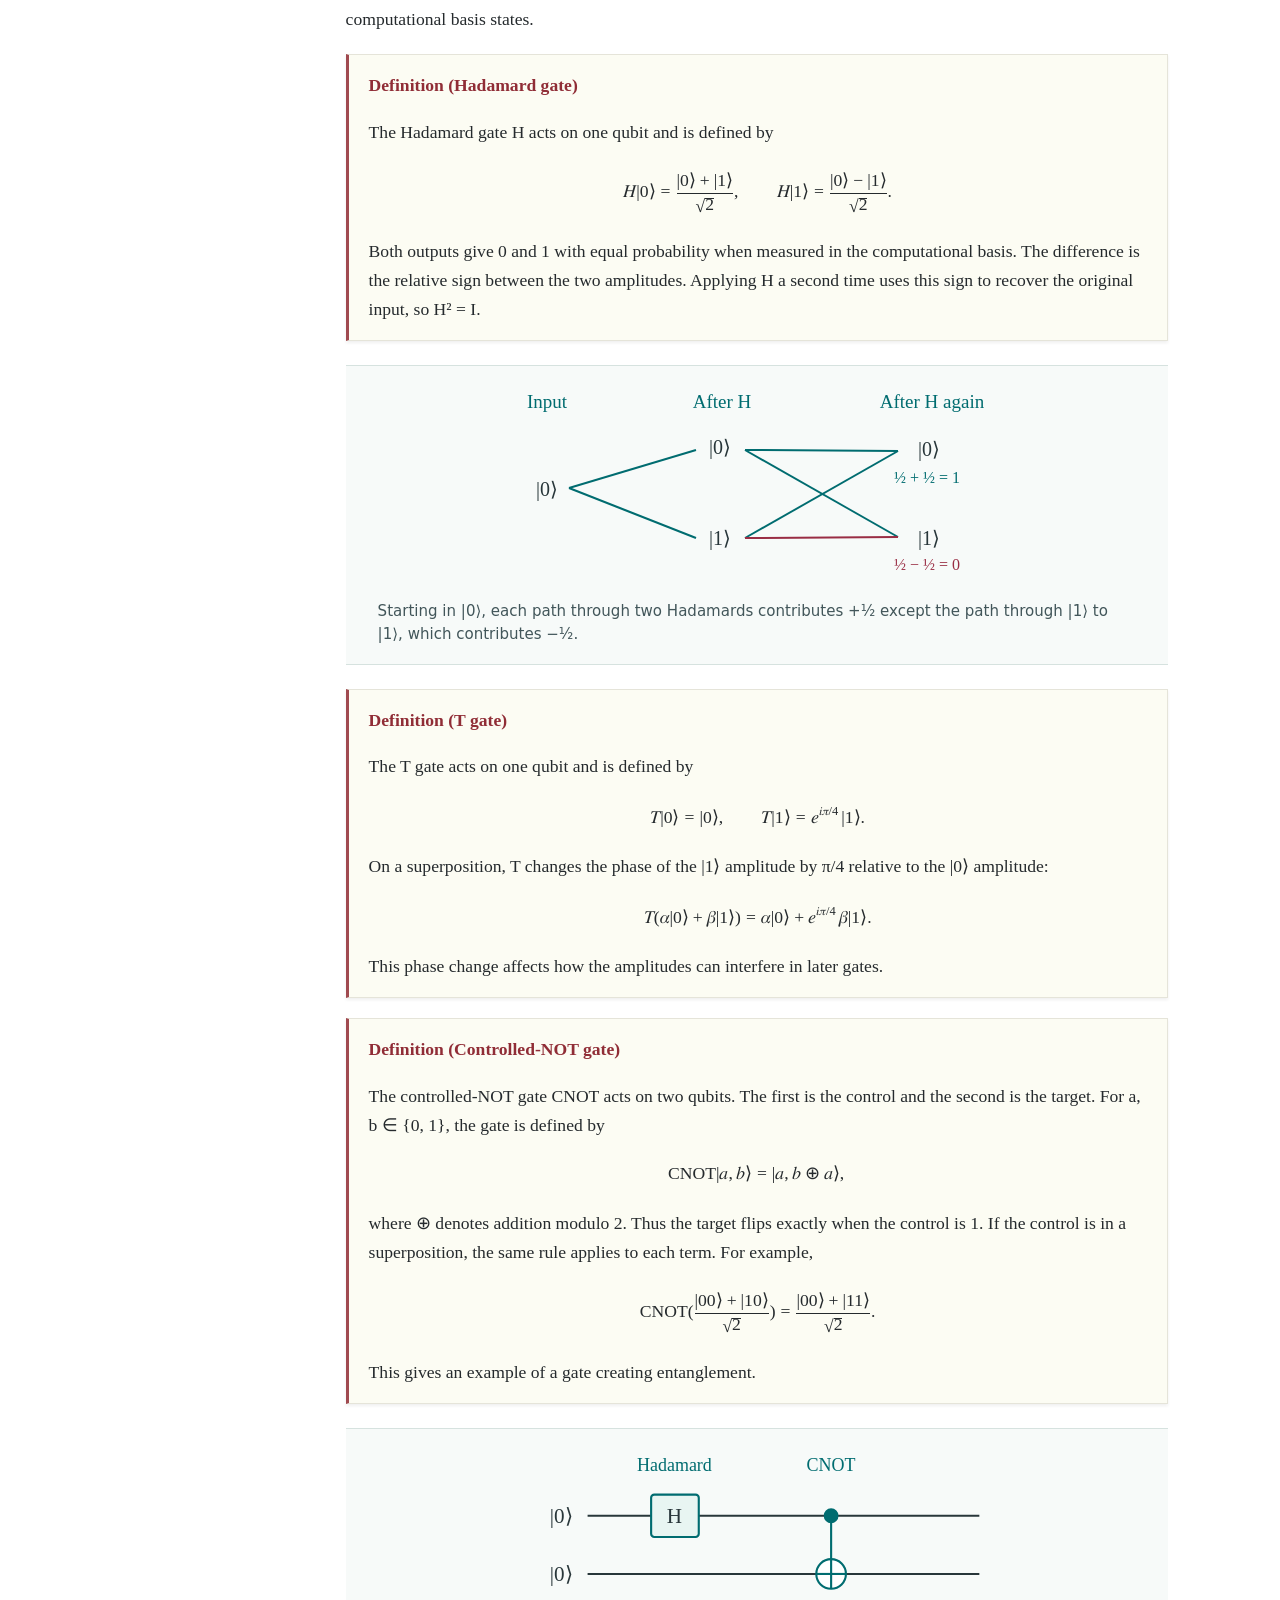
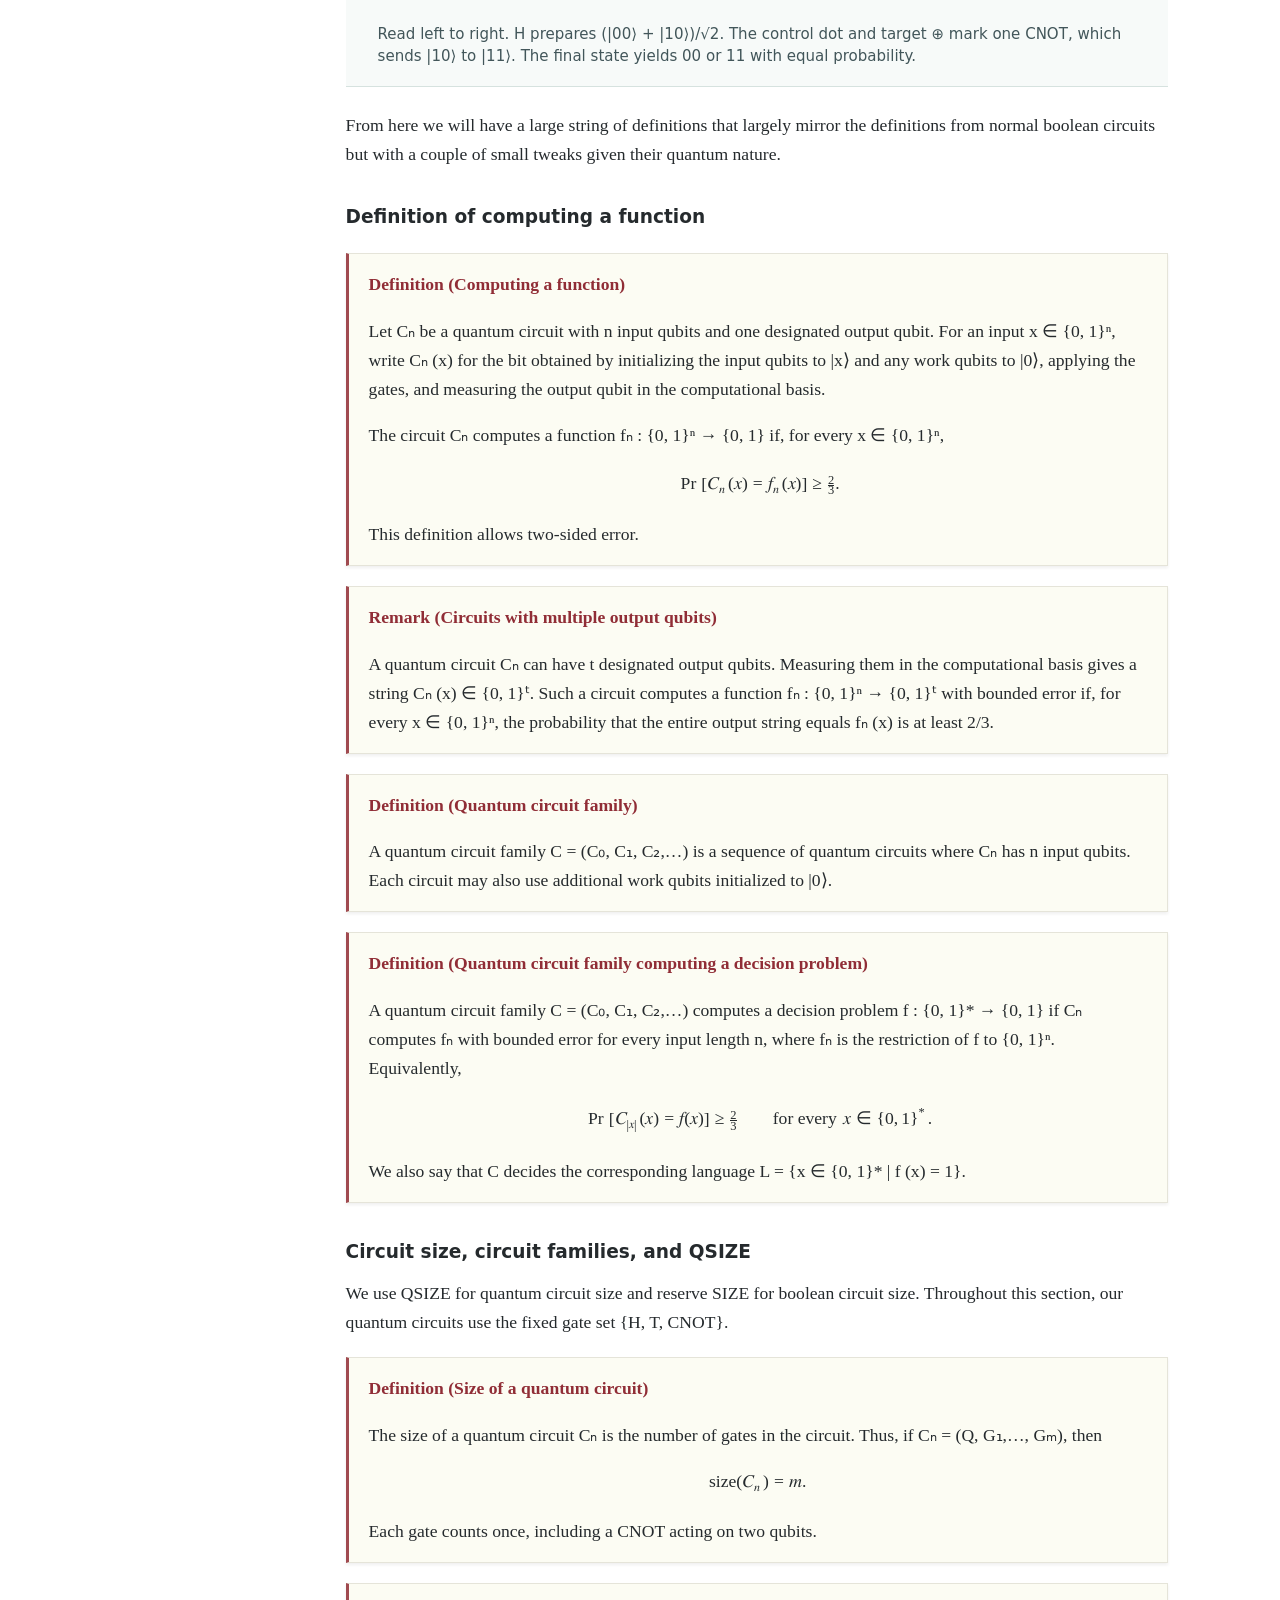
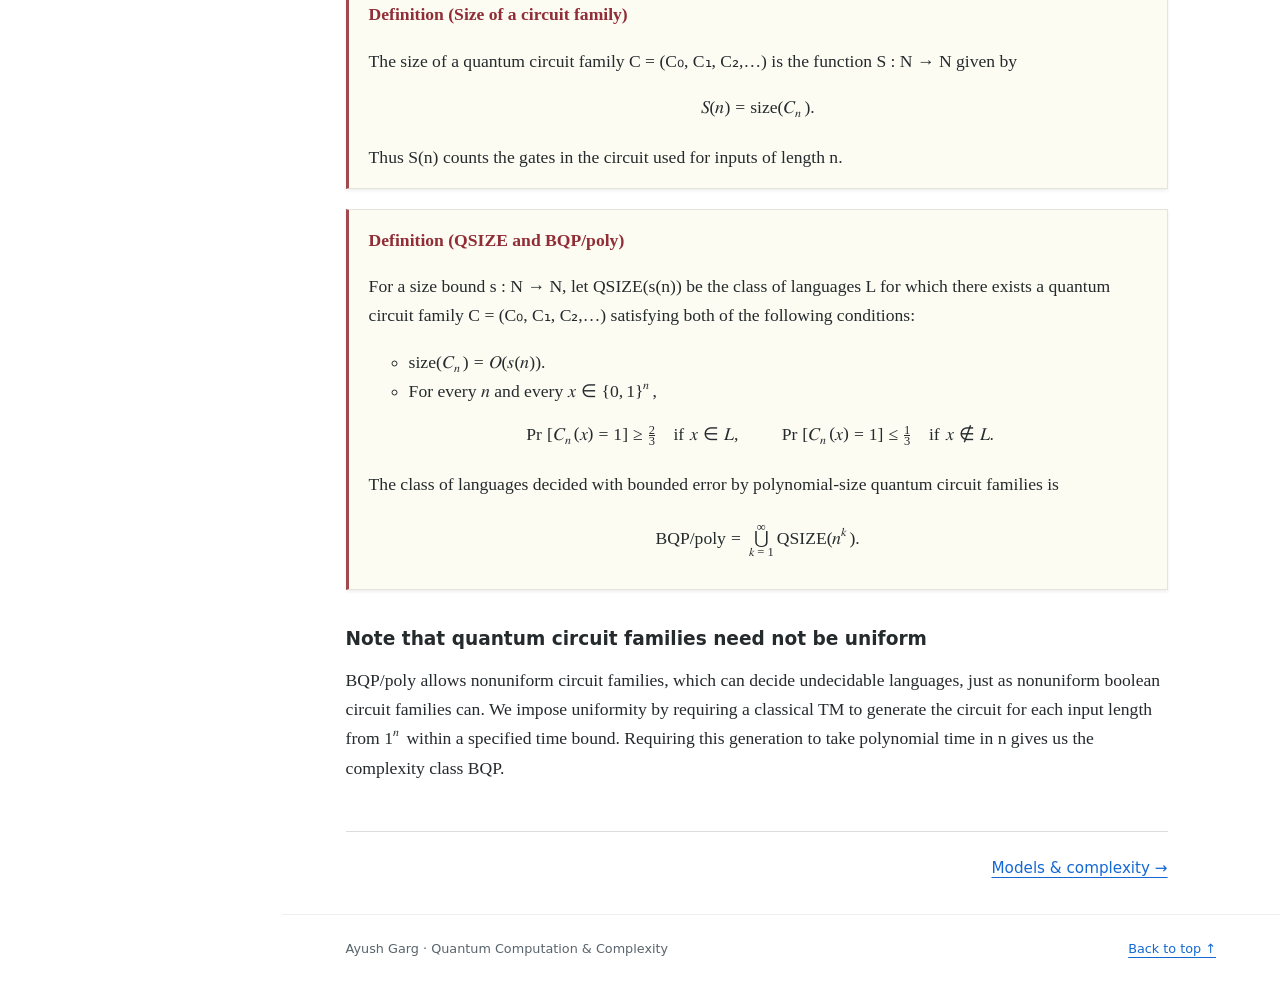
==== commit 82e387c1: "Checkpoint" ====
--- a/index.html
+++ b/index.html
@@ -1,35 +1,55 @@
 <!DOCTYPE html>
 <html lang="en">
+
 <head>
   <meta charset="utf-8">
   <meta name="viewport" content="width=device-width, initial-scale=1">
-  <meta name="description" content="Ayush Garg’s complexity theory final project: lecture notes on quantum computation and BQP.">
+  <meta name="description"
+    content="Ayush Garg’s complexity theory final project: lecture notes on quantum computation and BQP.">
   <title>Foundations &amp; circuits | Ayush Garg</title>
   <link rel="stylesheet" href="styles.css?v=quantum-notes-2">
 </head>
+
 <body>
   <a class="skip-link" href="#outline">Skip to lecture notes</a>
   <header class="topbar">
     <a class="brand" href="index.html">Quantum Complexity</a>
-    <details class="lecture-menu"><summary>Lecture notes</summary><div class="menu-links"><a href="index.html" aria-current="page">Foundations &amp; circuits</a><a href="models-and-complexity.html">Models &amp; complexity</a><a href="algorithm-and-references.html">Algorithm &amp; references</a></div></details>
+    <details class="lecture-menu">
+      <summary>Lecture notes</summary>
+      <div class="menu-links"><a href="index.html" aria-current="page">Foundations &amp; circuits</a><a
+          href="models-and-complexity.html">Models &amp; complexity</a><a href="algorithm-and-references.html">Algorithm
+          &amp; references</a></div>
+    </details>
   </header>
   <aside class="sidebar">
     <h2>Lecture notes</h2>
     <nav aria-label="Lecture notes">
-<div class="nav-group"><a class="lecture-link" href="index.html" aria-current="page">Foundations &amp; circuits</a><ul class="section-links">
-<li><a href="index.html#introduction"><span>1</span>Introduction &amp; quantum foundations</a></li>
-<li><a href="index.html#quantum-circuits"><span>2</span>Quantum circuits</a></li>
-</ul></div>
-<div class="nav-group"><a class="lecture-link" href="models-and-complexity.html">Models &amp; complexity</a><ul class="section-links">
-<li><a href="models-and-complexity.html#quantum-turing-machines"><span>3</span>Quantum Turing machines</a></li>
-<li><a href="models-and-complexity.html#equivalence-and-bqp"><span>4</span>Model equivalence &amp; BQP</a></li>
-<li><a href="models-and-complexity.html#complexity-landscape"><span>5</span>BQP in the complexity landscape</a></li>
-</ul></div>
-<div class="nav-group"><a class="lecture-link" href="algorithm-and-references.html">Algorithm &amp; references</a><ul class="section-links">
-<li><a href="algorithm-and-references.html#quantum-algorithm"><span>6</span>An algorithm in focus: Shor’s algorithm</a></li>
-<li><a href="algorithm-and-references.html#conclusion-and-references"><span>7</span>Conclusion &amp; references</a></li>
-</ul></div>
-</nav>
+      <div class="nav-group"><a class="lecture-link" href="index.html" aria-current="page">Foundations &amp;
+          circuits</a>
+        <ul class="section-links">
+          <li><a href="index.html#introduction"><span>1</span>Introduction &amp; quantum foundations</a></li>
+          <li><a href="index.html#quantum-circuits"><span>2</span>Quantum circuits</a></li>
+        </ul>
+      </div>
+      <div class="nav-group"><a class="lecture-link" href="models-and-complexity.html">Models &amp; complexity</a>
+        <ul class="section-links">
+          <li><a href="models-and-complexity.html#quantum-turing-machines"><span>3</span>Quantum Turing machines</a>
+          </li>
+          <li><a href="models-and-complexity.html#equivalence-and-bqp"><span>4</span>Model equivalence &amp; BQP</a>
+          </li>
+          <li><a href="models-and-complexity.html#complexity-landscape"><span>5</span>BQP in the complexity
+              landscape</a></li>
+        </ul>
+      </div>
+      <div class="nav-group"><a class="lecture-link" href="algorithm-and-references.html">Algorithm &amp; references</a>
+        <ul class="section-links">
+          <li><a href="algorithm-and-references.html#quantum-algorithm"><span>6</span>An algorithm in focus: Shor’s
+              algorithm</a></li>
+          <li><a href="algorithm-and-references.html#conclusion-and-references"><span>7</span>Conclusion &amp;
+              references</a></li>
+        </ul>
+      </div>
+    </nav>
   </aside>
   <div class="reading-pane">
     <main id="outline">
@@ -41,130 +61,1076 @@
       </header>
       <div class="notes-body">
 
-      <ol class="chapters" start="1" style="--chapter-start: 0">
-        <li><section id="introduction" aria-labelledby="intro-title">
-          <h2 id="intro-title"><a href="#introduction">Introduction &amp; quantum foundations</a></h2>
-<h3 id="motivation">Motivation</h3>
-<p>Up to this point in the course, we have studied classical models of computation. At each step along a computation path, a Turing machine has a definite configuration: its current state, the contents of its tape, and the position of its head. This is true even for randomized and nondeterministic machines. Random choices determine which path a randomized machine follows, and a nondeterministic machine can have many possible paths. Along each path, the configuration is still well defined.</p>
-<p>Quantum computation introduces a different way for a state to evolve. A quantum computer can manipulate a superposition of bit strings so that some outcomes become more likely and others cancel out. This raises a natural question for complexity theory: can a quantum computer solve a problem efficiently that no classical computer can solve efficiently?</p>
-<p>Integer factoring illustrates why this question is interesting. Shor’s algorithm can factor an integer N in time polynomial in the number of bits needed to write down N. Whether a classical algorithm can do the same remains open. Factoring also matters in practice because factoring the public modulus used in RSA lets an attacker recover the private key.</p>
-<h3 id="a-quantum-physics-example">A Quantum Physics Example</h3>
-<p>Quantum physics is a rather strange field with lots of mind-bending thought experiments. One of the most famous is Schrodinger’s cat. Imagine a cat sealed in a box with a device that releases poison if a radioactive atom decays. Suppose the atom has probability p of decaying before we open the box. Then the probability of finding the cat dead is p, and the probability of finding it alive is 1 − p. We can describe the atom and cat together as a superposition of two possible outcomes. One such state is</p>
-<p><math display="block" xmlns="http://www.w3.org/1998/Math/MathML"><semantics><mrow><mrow><mo stretchy="true" form="prefix">|</mo><mi>ψ</mi><mo stretchy="true" form="postfix">⟩</mo></mrow><mo>=</mo><msqrt><mrow><mn>1</mn><mo>−</mo><mi>p</mi></mrow></msqrt><mspace width="0.167em"></mspace><mrow><mo stretchy="true" form="prefix">|</mo><mtext mathvariant="normal">no decay, alive</mtext><mo stretchy="true" form="postfix">⟩</mo></mrow><mo>+</mo><msqrt><mi>p</mi></msqrt><mspace width="0.167em"></mspace><mrow><mo stretchy="true" form="prefix">|</mo><mtext mathvariant="normal">decay, dead</mtext><mo stretchy="true" form="postfix">⟩</mo></mrow><mi>.</mi></mrow><annotation encoding="application/x-tex">\left\lvert \psi\right\rangle=\sqrt{1-p}\,\left\lvert \text{no decay, alive}\right\rangle+\sqrt{p}\,\left\lvert \text{decay, dead}\right\rangle.</annotation></semantics></math></p>
-<p>Each label inside |·⟩ describes one possible outcome. The coefficient in front of each outcome is called its amplitude. To find the probability of observing that outcome, we take the squared magnitude of its amplitude. For example, the probability of finding the cat alive is <math display="inline" xmlns="http://www.w3.org/1998/Math/MathML"><semantics><mrow><msup><mrow><mo stretchy="true" form="prefix">|</mo><msqrt><mrow><mn>1</mn><mo>−</mo><mi>p</mi></mrow></msqrt><mo stretchy="true" form="postfix">|</mo></mrow><mn>2</mn></msup><mo>=</mo><mn>1</mn><mo>−</mo><mi>p</mi></mrow><annotation encoding="application/x-tex">|\sqrt{1-p}|^2=1-p</annotation></semantics></math>. For <math display="inline" xmlns="http://www.w3.org/1998/Math/MathML"><semantics><mrow><mn>0</mn><mo>&lt;</mo><mi>p</mi><mo>&lt;</mo><mn>1</mn></mrow><annotation encoding="application/x-tex">0&lt;p&lt;1</annotation></semantics></math>, this superposition is also an example of what’s called entanglement. This means that the joint state cannot be written as a product of separate states for the atom and the cat. In this case, knowing whether the atom decayed tells you whether the cat is alive.</p>
-<p>We use the same notation to describe a qubit, the quantum analogue of a bit. We label its two basis states |0⟩ and |1⟩ and write a general pure qubit state as</p>
-<p><math display="block" xmlns="http://www.w3.org/1998/Math/MathML"><semantics><mrow><mrow><mo stretchy="true" form="prefix">|</mo><mi>ψ</mi><mo stretchy="true" form="postfix">⟩</mo></mrow><mo>=</mo><mi>α</mi><mrow><mo stretchy="true" form="prefix">|</mo><mn>0</mn><mo stretchy="true" form="postfix">⟩</mo></mrow><mo>+</mo><mi>β</mi><mrow><mo stretchy="true" form="prefix">|</mo><mn>1</mn><mo stretchy="true" form="postfix">⟩</mo></mrow><mo>,</mo><mspace width="2.0em"></mspace><msup><mrow><mo stretchy="true" form="prefix">|</mo><mi>α</mi><mo stretchy="true" form="postfix">|</mo></mrow><mn>2</mn></msup><mo>+</mo><msup><mrow><mo stretchy="true" form="prefix">|</mo><mi>β</mi><mo stretchy="true" form="postfix">|</mo></mrow><mn>2</mn></msup><mo>=</mo><mn>1</mn><mi>.</mi></mrow><annotation encoding="application/x-tex">\left\lvert \psi\right\rangle=\alpha\left\lvert 0\right\rangle+\beta\left\lvert 1\right\rangle,\qquad |\alpha|^2+|\beta|^2=1.</annotation></semantics></math></p>
-<p>When we measure the qubit in this basis, we get 0 with probability |α|² and 1 with probability |β|². What makes amplitudes useful for computation is that they can have signs and, more generally, complex phases. When a quantum gate combines amplitudes, they can reinforce or cancel each other. This effect is called interference, and quantum algorithms use it to shape which answers we are likely to observe.</p>
-<h3 id="state-vector">State Vector</h3>
-<p>When discussing quantum computation one of the most important concepts is the state vector. Consider for n q-bits there are 2ⁿ potential basis states these bits could be in. Our state vector is a complex vector of length 2ⁿ with each entry representing the weight applied to each possible outcome, which we write as:</p>
-<p><math display="block" xmlns="http://www.w3.org/1998/Math/MathML"><semantics><mrow><mrow><mo stretchy="true" form="prefix">|</mo><mi>ψ</mi><mo stretchy="true" form="postfix">⟩</mo></mrow><mo>=</mo><munder><mo>∑</mo><mrow><mi>x</mi><mo>∈</mo><mo stretchy="false" form="prefix">{</mo><mn>0</mn><mo>,</mo><mn>1</mn><msup><mo stretchy="false" form="postfix">}</mo><mi>n</mi></msup></mrow></munder><msub><mi>α</mi><mi>x</mi></msub><mrow><mo stretchy="true" form="prefix">|</mo><mi>x</mi><mo stretchy="true" form="postfix">⟩</mo></mrow><mi>.</mi></mrow><annotation encoding="application/x-tex">\left\lvert \psi\right\rangle=\sum_{x\in\{0,1\}^n}\alpha_x\left\lvert x\right\rangle.</annotation></semantics></math></p>
-<p>Here |x⟩ denotes the basis state corresponding to the bit string x. The probability of measuring <math display="inline" xmlns="http://www.w3.org/1998/Math/MathML"><semantics><mi>x</mi><annotation encoding="application/x-tex">x</annotation></semantics></math> is <math display="inline" xmlns="http://www.w3.org/1998/Math/MathML"><semantics><msup><mrow><mo stretchy="true" form="prefix">|</mo><msub><mi>α</mi><mi>x</mi></msub><mo stretchy="true" form="postfix">|</mo></mrow><mn>2</mn></msup><annotation encoding="application/x-tex">|\alpha_x|^2</annotation></semantics></math>, so the amplitudes satisfy <math display="inline" xmlns="http://www.w3.org/1998/Math/MathML"><semantics><mrow><msub><mo>∑</mo><mi>x</mi></msub><msup><mrow><mo stretchy="true" form="prefix">|</mo><msub><mi>α</mi><mi>x</mi></msub><mo stretchy="true" form="postfix">|</mo></mrow><mn>2</mn></msup><mo>=</mo><mn>1</mn></mrow><annotation encoding="application/x-tex">\sum_x |\alpha_x|^2=1</annotation></semantics></math>.</p>
-<p>For a classical input, we initialize the input qubits to the given bits and any extra qubits to zero. The amplitude of that starting string is 1, and every other amplitude is 0. Quantum gates then update the state vector. A gate can combine amplitudes so that they reinforce or cancel. At the end of the computation, measuring all the qubits produces one bit string according to the final probabilities. The goal in designing a quantum algorithm is to choose gates that make a useful answer likely when we measure.</p>
-</section></li>
-        <li><section id="quantum-circuits" aria-labelledby="circuits-title">
-          <h2 id="circuits-title"><a href="#quantum-circuits">Quantum circuits</a></h2>
-<p>For the rest of this section we will have lots of definitions that are quite similar to boolean circuits, so we will speed through many of them:</p>
-<h3 id="circuit-definition">Circuit Definition</h3>
-<div class="definition">
-<p><strong>Definition (Quantum circuit)</strong></p>
-<p>A quantum circuit Cₙ over the gate set {H, T, CNOT} is a tuple (Q, G₁,…, Gₘ) where</p>
-<ul>
-<li>Q = (q₁,…, qₙ, w₁,…, wₖ) is a sequence of n input qubits and k additional work qubits. On a classical input x = (x₁,…, xₙ) ∈ {0, 1}ⁿ, the initial state is <math display="inline" xmlns="http://www.w3.org/1998/Math/MathML"><semantics><mrow><mrow><mo stretchy="true" form="prefix">|</mo><msub><mi>x</mi><mn>1</mn></msub><mi>⋯</mi><msub><mi>x</mi><mi>n</mi></msub><mo stretchy="true" form="postfix">⟩</mo></mrow><mo>⊗</mo><msup><mrow><mo stretchy="true" form="prefix">|</mo><mn>0</mn><mo stretchy="true" form="postfix">⟩</mo></mrow><mrow><mi>⊗</mi><mi>k</mi></mrow></msup></mrow><annotation encoding="application/x-tex">\left\lvert x_1\cdots x_n\right\rangle\otimes \left\lvert 0\right\rangle^{\otimes k}</annotation></semantics></math>. Each gate may act on input qubits, work qubits, or both. The work qubits provide space for intermediate results that later gates can use.</li>
-<li>Each Gᵢ is a quantum instruction (or gate) of one of the forms <math display="inline" xmlns="http://www.w3.org/1998/Math/MathML"><semantics><mrow><mi>H</mi><mrow><mo stretchy="true" form="prefix">(</mo><msub><mi>q</mi><mi>a</mi></msub><mo stretchy="true" form="postfix">)</mo></mrow><mo>,</mo><mi>T</mi><mrow><mo stretchy="true" form="prefix">(</mo><msub><mi>q</mi><mi>a</mi></msub><mo stretchy="true" form="postfix">)</mo></mrow><mo>,</mo><mrow><mi mathvariant="normal">C</mi><mi mathvariant="normal">N</mi><mi mathvariant="normal">O</mi><mi mathvariant="normal">T</mi></mrow><mrow><mo stretchy="true" form="prefix">(</mo><msub><mi>q</mi><mi>a</mi></msub><mo>,</mo><msub><mi>q</mi><mi>b</mi></msub><mo stretchy="true" form="postfix">)</mo></mrow></mrow><annotation encoding="application/x-tex">H(q_a), T(q_a), \mathrm{CNOT}(q_a,q_b)</annotation></semantics></math>, where qₐ, <math display="inline" xmlns="http://www.w3.org/1998/Math/MathML"><semantics><msub><mi>q</mi><mi>b</mi></msub><annotation encoding="application/x-tex">q_b</annotation></semantics></math> ∈ Q. The Hadamard gate H and the phase gate T each act on one qubit. For CNOT(qₐ, <math display="inline" xmlns="http://www.w3.org/1998/Math/MathML"><semantics><msub><mi>q</mi><mi>b</mi></msub><annotation encoding="application/x-tex">q_b</annotation></semantics></math>), the control wire qₐ and the target wire <math display="inline" xmlns="http://www.w3.org/1998/Math/MathML"><semantics><msub><mi>q</mi><mi>b</mi></msub><annotation encoding="application/x-tex">q_b</annotation></semantics></math> must be distinct.</li>
-<li>The gates are applied in order from G₁ through Gₘ. For a circuit with one output bit, we designate q₁ as the output wire and measure it in the computational basis after the last gate. The measurement result is the output of the circuit.</li>
-</ul>
-</div>
-<h3 id="gates">Gates</h3>
-<p>As mentioned above, we use three basic quantum gates: H, T, and CNOT. We define each gate by its action on the computational basis states.</p>
-<div class="definition">
-<p><strong>Definition (Hadamard gate)</strong></p>
-<p>The Hadamard gate H acts on one qubit and is defined by</p>
-<p><math display="block" xmlns="http://www.w3.org/1998/Math/MathML"><semantics><mrow><mi>H</mi><mrow><mo stretchy="true" form="prefix">|</mo><mn>0</mn><mo stretchy="true" form="postfix">⟩</mo></mrow><mo>=</mo><mfrac><mrow><mrow><mo stretchy="true" form="prefix">|</mo><mn>0</mn><mo stretchy="true" form="postfix">⟩</mo></mrow><mo>+</mo><mrow><mo stretchy="true" form="prefix">|</mo><mn>1</mn><mo stretchy="true" form="postfix">⟩</mo></mrow></mrow><msqrt><mn>2</mn></msqrt></mfrac><mo>,</mo><mspace width="2.0em"></mspace><mi>H</mi><mrow><mo stretchy="true" form="prefix">|</mo><mn>1</mn><mo stretchy="true" form="postfix">⟩</mo></mrow><mo>=</mo><mfrac><mrow><mrow><mo stretchy="true" form="prefix">|</mo><mn>0</mn><mo stretchy="true" form="postfix">⟩</mo></mrow><mo>−</mo><mrow><mo stretchy="true" form="prefix">|</mo><mn>1</mn><mo stretchy="true" form="postfix">⟩</mo></mrow></mrow><msqrt><mn>2</mn></msqrt></mfrac><mi>.</mi></mrow><annotation encoding="application/x-tex">H\left\lvert 0\right\rangle=\frac{\left\lvert 0\right\rangle+\left\lvert 1\right\rangle}{\sqrt2},\qquad H\left\lvert 1\right\rangle=\frac{\left\lvert 0\right\rangle-\left\lvert 1\right\rangle}{\sqrt2}.</annotation></semantics></math></p>
-<p>Both outputs give 0 and 1 with equal probability when measured in the computational basis. The difference is the relative sign between the two amplitudes. Applying H a second time uses this sign to recover the original input, so H² = I.</p>
-</div>
-<figure>
-<img src="images/interference.svg" alt="Two paths add at zero and cancel at one.">
-<figcaption>
-Starting in |0⟩, each path through two Hadamards contributes +½ except the path through |1⟩ to |1⟩, which contributes −½.
-</figcaption>
-</figure>
-<div class="definition">
-<p><strong>Definition (T gate)</strong></p>
-<p>The T gate acts on one qubit and is defined by</p>
-<p><math display="block" xmlns="http://www.w3.org/1998/Math/MathML"><semantics><mrow><mi>T</mi><mrow><mo stretchy="true" form="prefix">|</mo><mn>0</mn><mo stretchy="true" form="postfix">⟩</mo></mrow><mo>=</mo><mrow><mo stretchy="true" form="prefix">|</mo><mn>0</mn><mo stretchy="true" form="postfix">⟩</mo></mrow><mo>,</mo><mspace width="2.0em"></mspace><mi>T</mi><mrow><mo stretchy="true" form="prefix">|</mo><mn>1</mn><mo stretchy="true" form="postfix">⟩</mo></mrow><mo>=</mo><msup><mi>e</mi><mrow><mi>i</mi><mi>π</mi><mi>/</mi><mn>4</mn></mrow></msup><mrow><mo stretchy="true" form="prefix">|</mo><mn>1</mn><mo stretchy="true" form="postfix">⟩</mo></mrow><mi>.</mi></mrow><annotation encoding="application/x-tex">T\left\lvert 0\right\rangle=\left\lvert 0\right\rangle,\qquad T\left\lvert 1\right\rangle=e^{i\pi/4}\left\lvert 1\right\rangle.</annotation></semantics></math></p>
-<p>On a superposition, T changes the phase of the |1⟩ amplitude by π/4 relative to the |0⟩ amplitude:</p>
-<p><math display="block" xmlns="http://www.w3.org/1998/Math/MathML"><semantics><mrow><mi>T</mi><mrow><mo stretchy="true" form="prefix">(</mo><mi>α</mi><mrow><mo stretchy="true" form="prefix">|</mo><mn>0</mn><mo stretchy="true" form="postfix">⟩</mo></mrow><mo>+</mo><mi>β</mi><mrow><mo stretchy="true" form="prefix">|</mo><mn>1</mn><mo stretchy="true" form="postfix">⟩</mo></mrow><mo stretchy="true" form="postfix">)</mo></mrow><mo>=</mo><mi>α</mi><mrow><mo stretchy="true" form="prefix">|</mo><mn>0</mn><mo stretchy="true" form="postfix">⟩</mo></mrow><mo>+</mo><msup><mi>e</mi><mrow><mi>i</mi><mi>π</mi><mi>/</mi><mn>4</mn></mrow></msup><mi>β</mi><mrow><mo stretchy="true" form="prefix">|</mo><mn>1</mn><mo stretchy="true" form="postfix">⟩</mo></mrow><mi>.</mi></mrow><annotation encoding="application/x-tex">T(\alpha\left\lvert 0\right\rangle+\beta\left\lvert 1\right\rangle)=\alpha\left\lvert 0\right\rangle+e^{i\pi/4}\beta\left\lvert 1\right\rangle.</annotation></semantics></math></p>
-<p>This phase change affects how the amplitudes can interfere in later gates.</p>
-</div>
-<div class="definition">
-<p><strong>Definition (Controlled-NOT gate)</strong></p>
-<p>The controlled-NOT gate CNOT acts on two qubits. The first is the control and the second is the target. For a, b ∈ {0, 1}, the gate is defined by</p>
-<p><math display="block" xmlns="http://www.w3.org/1998/Math/MathML"><semantics><mrow><mrow><mi mathvariant="normal">C</mi><mi mathvariant="normal">N</mi><mi mathvariant="normal">O</mi><mi mathvariant="normal">T</mi></mrow><mrow><mo stretchy="true" form="prefix">|</mo><mi>a</mi><mo>,</mo><mi>b</mi><mo stretchy="true" form="postfix">⟩</mo></mrow><mo>=</mo><mrow><mo stretchy="true" form="prefix">|</mo><mi>a</mi><mo>,</mo><mi>b</mi><mo>⊕</mo><mi>a</mi><mo stretchy="true" form="postfix">⟩</mo></mrow><mo>,</mo></mrow><annotation encoding="application/x-tex">\mathrm{CNOT}\left\lvert a,b\right\rangle=\left\lvert a,b\oplus a\right\rangle,</annotation></semantics></math></p>
-<p>where ⊕ denotes addition modulo 2. Thus the target flips exactly when the control is 1. If the control is in a superposition, the same rule applies to each term. For example,</p>
-<p><math display="block" xmlns="http://www.w3.org/1998/Math/MathML"><semantics><mrow><mrow><mi mathvariant="normal">C</mi><mi mathvariant="normal">N</mi><mi mathvariant="normal">O</mi><mi mathvariant="normal">T</mi></mrow><mrow><mo stretchy="true" form="prefix">(</mo><mfrac><mrow><mrow><mo stretchy="true" form="prefix">|</mo><mn>00</mn><mo stretchy="true" form="postfix">⟩</mo></mrow><mo>+</mo><mrow><mo stretchy="true" form="prefix">|</mo><mn>10</mn><mo stretchy="true" form="postfix">⟩</mo></mrow></mrow><msqrt><mn>2</mn></msqrt></mfrac><mo stretchy="true" form="postfix">)</mo></mrow><mo>=</mo><mfrac><mrow><mrow><mo stretchy="true" form="prefix">|</mo><mn>00</mn><mo stretchy="true" form="postfix">⟩</mo></mrow><mo>+</mo><mrow><mo stretchy="true" form="prefix">|</mo><mn>11</mn><mo stretchy="true" form="postfix">⟩</mo></mrow></mrow><msqrt><mn>2</mn></msqrt></mfrac><mi>.</mi></mrow><annotation encoding="application/x-tex">\mathrm{CNOT}\left(\frac{\left\lvert 00\right\rangle+\left\lvert 10\right\rangle}{\sqrt2}\right)=\frac{\left\lvert 00\right\rangle+\left\lvert 11\right\rangle}{\sqrt2}.</annotation></semantics></math></p>
-<p>This gives an example of a gate creating entanglement.</p>
-</div>
-<figure>
-<img src="images/bell.svg" alt="Bell circuit with H on the upper wire followed by CNOT from upper to lower wire.">
-<figcaption>
-Read left to right. H prepares (|00⟩ + |10⟩)/√2. The control dot and target ⊕ mark one CNOT, which sends |10⟩ to |11⟩. The final state yields 00 or 11 with equal probability.
-</figcaption>
-</figure>
-<h3 id="definition-of-computing-a-function">Definition of computing a function</h3>
-<div class="definition">
-<p><strong>Definition (Computing a function)</strong></p>
-<p>Let Cₙ be a quantum circuit with n input qubits and one designated output qubit. For an input x ∈ {0, 1}ⁿ, write Cₙ (x) for the bit obtained by initializing the input qubits to |x⟩ and any work qubits to |0⟩, applying the gates, and measuring the output qubit in the computational basis.</p>
-<p>The circuit Cₙ computes a function fₙ : {0, 1}ⁿ → {0, 1} if, for every x ∈ {0, 1}ⁿ,</p>
-<p><math display="block" xmlns="http://www.w3.org/1998/Math/MathML"><semantics><mrow><mo>Pr</mo><mrow><mo stretchy="true" form="prefix">[</mo><msub><mi>C</mi><mi>n</mi></msub><mrow><mo stretchy="true" form="prefix">(</mo><mi>x</mi><mo stretchy="true" form="postfix">)</mo></mrow><mo>=</mo><msub><mi>f</mi><mi>n</mi></msub><mrow><mo stretchy="true" form="prefix">(</mo><mi>x</mi><mo stretchy="true" form="postfix">)</mo></mrow><mo stretchy="true" form="postfix">]</mo></mrow><mo>≥</mo><mfrac displaystyle="false"><mn>2</mn><mn>3</mn></mfrac><mi>.</mi></mrow><annotation encoding="application/x-tex">\Pr[C_n(x)=f_n(x)]\ge\tfrac23.</annotation></semantics></math></p>
-<p>As a note this is two-sided error.</p>
-</div>
-<div class="definition">
-<p><strong>Remark (Circuits with multiple output qubits)</strong></p>
-<p>A quantum circuit Cₙ can have t designated output qubits. Measuring them in the computational basis gives a string Cₙ (x) ∈ {0, 1}ᵗ. Such a circuit computes a function fₙ : {0, 1}ⁿ → {0, 1}ᵗ with bounded error if, for every x ∈ {0, 1}ⁿ, the probability that the entire output string equals fₙ (x) is at least 2/3.</p>
-</div>
-<div class="definition">
-<p><strong>Definition (Quantum circuit family)</strong></p>
-<p>A quantum circuit family C = (C₀, C₁, C₂,…) is a sequence of quantum circuits where Cₙ has n input qubits. Each circuit may also use additional work qubits initialized to |0⟩.</p>
-</div>
-<div class="definition">
-<p><strong>Definition (Quantum circuit family computing a decision problem)</strong></p>
-<p>A quantum circuit family C = (C₀, C₁, C₂,…) computes a decision problem f : {0, 1}* → {0, 1} if Cₙ computes fₙ with bounded error for every input length n, where fₙ is the restriction of f to {0, 1}ⁿ. Equivalently,</p>
-<p><math display="block" xmlns="http://www.w3.org/1998/Math/MathML"><semantics><mrow><mo>Pr</mo><mrow><mo stretchy="true" form="prefix">[</mo><msub><mi>C</mi><mrow><mo stretchy="true" form="prefix">|</mo><mi>x</mi><mo stretchy="true" form="postfix">|</mo></mrow></msub><mrow><mo stretchy="true" form="prefix">(</mo><mi>x</mi><mo stretchy="true" form="postfix">)</mo></mrow><mo>=</mo><mi>f</mi><mrow><mo stretchy="true" form="prefix">(</mo><mi>x</mi><mo stretchy="true" form="postfix">)</mo></mrow><mo stretchy="true" form="postfix">]</mo></mrow><mo>≥</mo><mfrac displaystyle="false"><mn>2</mn><mn>3</mn></mfrac><mspace width="2.0em"></mspace><mrow><mtext mathvariant="normal">for every </mtext><mspace width="0.333em"></mspace></mrow><mi>x</mi><mo>∈</mo><mo stretchy="false" form="prefix">{</mo><mn>0</mn><mo>,</mo><mn>1</mn><msup><mo stretchy="false" form="postfix">}</mo><mo>*</mo></msup><mi>.</mi></mrow><annotation encoding="application/x-tex">\Pr[C_{|x|}(x)=f(x)]\ge\tfrac23\qquad\text{for every }x\in\{0,1\}^*.</annotation></semantics></math></p>
-<p>We also say that C decides the corresponding language L = {x ∈ {0, 1}* | f (x) = 1}.</p>
-</div>
-<h3 id="circuit-size-circuit-families-and-qsize">Circuit size, circuit families, and QSIZE</h3>
-<p>We use QSIZE for quantum circuit size and reserve SIZE for Boolean circuit size. Throughout this section, our quantum circuits use the fixed gate set {H, T, CNOT}.</p>
-<div class="definition">
-<p><strong>Definition (Size of a quantum circuit)</strong></p>
-<p>The size of a quantum circuit Cₙ is the number of gates in the circuit. Thus, if Cₙ = (Q, G₁,…, Gₘ), then</p>
-<p><math display="block" xmlns="http://www.w3.org/1998/Math/MathML"><semantics><mrow><mrow><mi mathvariant="normal">s</mi><mi mathvariant="normal">i</mi><mi mathvariant="normal">z</mi><mi mathvariant="normal">e</mi></mrow><mrow><mo stretchy="true" form="prefix">(</mo><msub><mi>C</mi><mi>n</mi></msub><mo stretchy="true" form="postfix">)</mo></mrow><mo>=</mo><mi>m</mi><mi>.</mi></mrow><annotation encoding="application/x-tex">\mathrm{size}(C_n)=m.</annotation></semantics></math></p>
-<p>Each gate counts once, including a CNOT acting on two qubits.</p>
-</div>
-<div class="definition">
-<p><strong>Definition (Size of a circuit family)</strong></p>
-<p>The size of a quantum circuit family C = (C₀, C₁, C₂,…) is the function S : N → N given by</p>
-<p><math display="block" xmlns="http://www.w3.org/1998/Math/MathML"><semantics><mrow><mi>S</mi><mrow><mo stretchy="true" form="prefix">(</mo><mi>n</mi><mo stretchy="true" form="postfix">)</mo></mrow><mo>=</mo><mrow><mi mathvariant="normal">s</mi><mi mathvariant="normal">i</mi><mi mathvariant="normal">z</mi><mi mathvariant="normal">e</mi></mrow><mrow><mo stretchy="true" form="prefix">(</mo><msub><mi>C</mi><mi>n</mi></msub><mo stretchy="true" form="postfix">)</mo></mrow><mi>.</mi></mrow><annotation encoding="application/x-tex">S(n)=\mathrm{size}(C_n).</annotation></semantics></math></p>
-<p>Thus S(n) counts the gates in the circuit used for inputs of length n.</p>
-</div>
-<div class="definition">
-<p><strong>Definition (QSIZE and BQP/poly)</strong></p>
-<p>For a size bound s : N → N, let QSIZE(s(n)) be the class of languages L for which there exists a quantum circuit family C = (C₀, C₁, C₂,…) satisfying both of the following conditions:</p>
-<ul>
-<li><math display="inline" xmlns="http://www.w3.org/1998/Math/MathML"><semantics><mrow><mrow><mi mathvariant="normal">s</mi><mi mathvariant="normal">i</mi><mi mathvariant="normal">z</mi><mi mathvariant="normal">e</mi></mrow><mrow><mo stretchy="true" form="prefix">(</mo><msub><mi>C</mi><mi>n</mi></msub><mo stretchy="true" form="postfix">)</mo></mrow><mo>=</mo><mi>O</mi><mrow><mo stretchy="true" form="prefix">(</mo><mi>s</mi><mrow><mo stretchy="true" form="prefix">(</mo><mi>n</mi><mo stretchy="true" form="postfix">)</mo></mrow><mo stretchy="true" form="postfix">)</mo></mrow></mrow><annotation encoding="application/x-tex">\mathrm{size}(C_n)=O(s(n))</annotation></semantics></math>.</li>
-<li>For every <math display="inline" xmlns="http://www.w3.org/1998/Math/MathML"><semantics><mi>n</mi><annotation encoding="application/x-tex">n</annotation></semantics></math> and every <math display="inline" xmlns="http://www.w3.org/1998/Math/MathML"><semantics><mrow><mi>x</mi><mo>∈</mo><mo stretchy="false" form="prefix">{</mo><mn>0</mn><mo>,</mo><mn>1</mn><msup><mo stretchy="false" form="postfix">}</mo><mi>n</mi></msup></mrow><annotation encoding="application/x-tex">x\in\{0,1\}^n</annotation></semantics></math>,</li>
-</ul>
-<p><math display="block" xmlns="http://www.w3.org/1998/Math/MathML"><semantics><mrow><mo>Pr</mo><mrow><mo stretchy="true" form="prefix">[</mo><msub><mi>C</mi><mi>n</mi></msub><mrow><mo stretchy="true" form="prefix">(</mo><mi>x</mi><mo stretchy="true" form="postfix">)</mo></mrow><mo>=</mo><mn>1</mn><mo stretchy="true" form="postfix">]</mo></mrow><mo>≥</mo><mfrac displaystyle="false"><mn>2</mn><mn>3</mn></mfrac><mspace width="1.0em"></mspace><mrow><mtext mathvariant="normal">if </mtext><mspace width="0.333em"></mspace></mrow><mi>x</mi><mo>∈</mo><mi>L</mi><mo>,</mo><mspace width="2.0em"></mspace><mo>Pr</mo><mrow><mo stretchy="true" form="prefix">[</mo><msub><mi>C</mi><mi>n</mi></msub><mrow><mo stretchy="true" form="prefix">(</mo><mi>x</mi><mo stretchy="true" form="postfix">)</mo></mrow><mo>=</mo><mn>1</mn><mo stretchy="true" form="postfix">]</mo></mrow><mo>≤</mo><mfrac displaystyle="false"><mn>1</mn><mn>3</mn></mfrac><mspace width="1.0em"></mspace><mrow><mtext mathvariant="normal">if </mtext><mspace width="0.333em"></mspace></mrow><mi>x</mi><mo>∉</mo><mi>L</mi><mi>.</mi></mrow><annotation encoding="application/x-tex">\Pr[C_n(x)=1]\ge\tfrac23\quad\text{if }x\in L,\qquad \Pr[C_n(x)=1]\le\tfrac13\quad\text{if }x\notin L.</annotation></semantics></math></p>
-<p>The class of languages decided with bounded error by polynomial-size quantum circuit families is</p>
-<p><math display="block" xmlns="http://www.w3.org/1998/Math/MathML"><semantics><mrow><mrow><mi mathvariant="normal">B</mi><mi mathvariant="normal">Q</mi><mi mathvariant="normal">P</mi><mi mathvariant="normal">/</mi><mi mathvariant="normal">p</mi><mi mathvariant="normal">o</mi><mi mathvariant="normal">l</mi><mi mathvariant="normal">y</mi></mrow><mo>=</mo><munderover><mo>⋃</mo><mrow><mi>k</mi><mo>=</mo><mn>1</mn></mrow><mo accent="false">∞</mo></munderover><mrow><mi mathvariant="normal">Q</mi><mi mathvariant="normal">S</mi><mi mathvariant="normal">I</mi><mi mathvariant="normal">Z</mi><mi mathvariant="normal">E</mi></mrow><mrow><mo stretchy="true" form="prefix">(</mo><msup><mi>n</mi><mi>k</mi></msup><mo stretchy="true" form="postfix">)</mo></mrow><mi>.</mi></mrow><annotation encoding="application/x-tex">\mathrm{BQP/poly}=\bigcup_{k=1}^{\infty}\mathrm{QSIZE}(n^k).</annotation></semantics></math></p>
-</div>
-<h3 id="note-that-quantum-circuit-families-need-not-be-uniform">Note that quantum circuit families need not be uniform</h3>
-<p>We can see that BQP/poly is nonuniform so we run into the same issues as with nonuniform boolean circuits. Specifically that they allow us to compute undecidable problems. We fix this issue in a similar way by having a classical TM generate the circuit for each input length from <math display="inline" xmlns="http://www.w3.org/1998/Math/MathML"><semantics><msup><mn>1</mn><mi>n</mi></msup><annotation encoding="application/x-tex">1^n</annotation></semantics></math> in some time bound. We will specifically be focusing on the poly time bound in n, which gives us BQP.</p>
-</section></li>
-      </ol>
-        <nav class="reading-nav" aria-label="Continue reading"><a class="next" href="models-and-complexity.html">Models &amp; complexity →</a></nav>
+        <ol class="chapters" start="1" style="--chapter-start: 0">
+          <li>
+            <section id="introduction" aria-labelledby="intro-title">
+              <h2 id="intro-title"><a href="#introduction">Introduction &amp; quantum foundations</a></h2>
+              <h3 id="prerequisites">Prerequisites</h3>
+              <p>These notes are written for a 15-455 (Undergraduate Complexity Theory) student who has been keeping up
+                with this year’s lectures and homeworks. In particular, we assume familiarity with deterministic,
+                nondeterministic, and randomized Turing machines, asymptotic time and space complexity classes (such as
+                P, BPP, NP, and PSPACE), polynomial-time reductions, Boolean circuit families and size bounds
+                (SIZE and P/poly), and the distinction between uniform and nonuniform families. No prior background in
+                quantum mechanics or quantum computing is assumed—we introduce qubits,
+                superposition, interference, quantum circuits, and quantum Turing machines from scratch below. </p>
+              <h3 id="motivation">Motivation</h3>
+              <p>Up to this point in the course, we have studied classical models of computation. At each step along a
+                computation path, a Turing machine has a definite configuration: its current state, the contents of its
+                tape, and the position of its head. This is true even for randomized and nondeterministic machines.
+                Random choices determine which path a randomized machine follows, and a nondeterministic machine can
+                have many possible paths. Along each path, the configuration is still well defined.</p>
+              <p>Quantum computation introduces a different way for a state to evolve. A quantum computer can manipulate
+                a superposition of bit strings so that some outcomes become more likely and others cancel out. This
+                raises a natural question for complexity theory: can a quantum computer solve a problem efficiently that
+                no classical computer can solve efficiently?</p>
+              <p>Integer factoring illustrates why this question is interesting. Shor’s algorithm (which we will cover
+                at the end of these notes) can factor an integer in polynomial time. Whether a
+                classical algorithm can do the same remains open. Factoring also matters in practice because factoring
+                the public modulus used in RSA lets an attacker recover the private key. It is for this reason that
+                quantum computers could pose a real threat to modern encryption. </p>
+              <p>
+                As a note we generally try and stay away from any complex math or quantum mechanics as the point of this
+                is to talk about the kinds of problems that can be solved with these kinds of computers. Therefore some
+                math and formalization is avoided and just cited as lemmas. I have done my best to have quality
+                references throughout the notes and at the end for further reading.
+              </p>
+              <h3 id="a-quantum-physics-example">A Quantum Physics Example</h3>
+              <p>Quantum physics has inspired many thought experiments. One of the most famous is Schrödinger’s cat.
+                Imagine a cat sealed in a box with a device that releases poison if a radioactive atom decays. Suppose
+                the atom has probability p of decaying before we open the box. Then the probability of finding the cat
+                dead is p, and the probability of finding it alive is 1 − p. We can describe the atom and cat together
+                as a <strong>superposition</strong> of two possible outcomes. A superposition is a quantum state written
+                as a linear combination of basis states, with a coefficient called an amplitude for each one.
+                Here the two basis states are “no decay, cat alive” and “decay, cat dead.” This is written as:</p>
+              <p><math display="block" xmlns="http://www.w3.org/1998/Math/MathML">
+                  <semantics>
+                    <mrow>
+                      <mrow>
+                        <mo stretchy="true" form="prefix">|</mo>
+                        <mi>ψ</mi>
+                        <mo stretchy="true" form="postfix">⟩</mo>
+                      </mrow>
+                      <mo>=</mo>
+                      <msqrt>
+                        <mrow>
+                          <mn>1</mn>
+                          <mo>−</mo>
+                          <mi>p</mi>
+                        </mrow>
+                      </msqrt>
+                      <mspace width="0.167em"></mspace>
+                      <mrow>
+                        <mo stretchy="true" form="prefix">|</mo>
+                        <mtext mathvariant="normal">no decay, alive</mtext>
+                        <mo stretchy="true" form="postfix">⟩</mo>
+                      </mrow>
+                      <mo>+</mo>
+                      <msqrt>
+                        <mi>p</mi>
+                      </msqrt>
+                      <mspace width="0.167em"></mspace>
+                      <mrow>
+                        <mo stretchy="true" form="prefix">|</mo>
+                        <mtext mathvariant="normal">decay, dead</mtext>
+                        <mo stretchy="true" form="postfix">⟩</mo>
+                      </mrow>
+                      <mi>.</mi>
+                    </mrow>
+                    <annotation encoding="application/x-tex">\left\lvert \psi\right\rangle=\sqrt{1-p}\,\left\lvert
+                      \text{no decay, alive}\right\rangle+\sqrt{p}\,\left\lvert \text{decay, dead}\right\rangle.
+                    </annotation>
+                  </semantics>
+                </math></p>
+              <p>Each label inside |·⟩ describes one possible outcome and the coefficient in front of each outcome is
+                its amplitude. To find the probability of observing that outcome, we take the squared magnitude
+                of its amplitude. For example, the probability of finding the cat alive is <math display="inline"
+                  xmlns="http://www.w3.org/1998/Math/MathML">
+                  <semantics>
+                    <mrow>
+                      <msup>
+                        <mrow>
+                          <mo stretchy="true" form="prefix">|</mo>
+                          <msqrt>
+                            <mrow>
+                              <mn>1</mn>
+                              <mo>−</mo>
+                              <mi>p</mi>
+                            </mrow>
+                          </msqrt>
+                          <mo stretchy="true" form="postfix">|</mo>
+                        </mrow>
+                        <mn>2</mn>
+                      </msup>
+                      <mo>=</mo>
+                      <mn>1</mn>
+                      <mo>−</mo>
+                      <mi>p</mi>
+                    </mrow>
+                    <annotation encoding="application/x-tex">|\sqrt{1-p}|^2=1-p</annotation>
+                  </semantics>
+                </math>. For <math display="inline" xmlns="http://www.w3.org/1998/Math/MathML">
+                  <semantics>
+                    <mrow>
+                      <mn>0</mn>
+                      <mo>&lt;</mo>
+                      <mi>p</mi>
+                      <mo>&lt;</mo>
+                      <mn>1</mn>
+                    </mrow>
+                    <annotation encoding="application/x-tex">0&lt;p&lt;1</annotation>
+                  </semantics>
+                </math>, this superposition is also an example of what’s called entanglement. This means that the joint
+                state cannot be written as a product of separate states for the atom and the cat. In this case, knowing
+                whether the atom decayed tells you whether the cat is alive.</p>
+              <p>We use the same notation to describe a qubit, the quantum analogue of a bit. We label its two basis
+                states |0⟩ and |1⟩ and write a general pure qubit state as</p>
+              <p><math display="block" xmlns="http://www.w3.org/1998/Math/MathML">
+                  <semantics>
+                    <mrow>
+                      <mrow>
+                        <mo stretchy="true" form="prefix">|</mo>
+                        <mi>ψ</mi>
+                        <mo stretchy="true" form="postfix">⟩</mo>
+                      </mrow>
+                      <mo>=</mo>
+                      <mi>α</mi>
+                      <mrow>
+                        <mo stretchy="true" form="prefix">|</mo>
+                        <mn>0</mn>
+                        <mo stretchy="true" form="postfix">⟩</mo>
+                      </mrow>
+                      <mo>+</mo>
+                      <mi>β</mi>
+                      <mrow>
+                        <mo stretchy="true" form="prefix">|</mo>
+                        <mn>1</mn>
+                        <mo stretchy="true" form="postfix">⟩</mo>
+                      </mrow>
+                      <mo>,</mo>
+                      <mspace width="2.0em"></mspace>
+                      <msup>
+                        <mrow>
+                          <mo stretchy="true" form="prefix">|</mo>
+                          <mi>α</mi>
+                          <mo stretchy="true" form="postfix">|</mo>
+                        </mrow>
+                        <mn>2</mn>
+                      </msup>
+                      <mo>+</mo>
+                      <msup>
+                        <mrow>
+                          <mo stretchy="true" form="prefix">|</mo>
+                          <mi>β</mi>
+                          <mo stretchy="true" form="postfix">|</mo>
+                        </mrow>
+                        <mn>2</mn>
+                      </msup>
+                      <mo>=</mo>
+                      <mn>1</mn>
+                      <mi>.</mi>
+                    </mrow>
+                    <annotation encoding="application/x-tex">\left\lvert \psi\right\rangle=\alpha\left\lvert
+                      0\right\rangle+\beta\left\lvert 1\right\rangle,\qquad |\alpha|^2+|\beta|^2=1.</annotation>
+                  </semantics>
+                </math></p>
+              <p>When we measure the qubit in this basis, we get 0 with probability |α|² and 1 with probability |β|².
+                What makes amplitudes useful for computation is that they can have signs and, more generally, complex
+                phases. When a quantum gate combines amplitudes, they can reinforce or cancel each other. This effect is
+                called interference, and quantum algorithms use it to shape which answers we are likely to observe.</p>
+              <h3 id="state-vector">State Vector</h3>
+              <p>An n-qubit system has 2ⁿ computational basis states. Its state vector is a complex vector of length 2ⁿ,
+                with each entry giving the amplitude of one basis state. We write it as:</p>
+              <p><math display="block" xmlns="http://www.w3.org/1998/Math/MathML">
+                  <semantics>
+                    <mrow>
+                      <mrow>
+                        <mo stretchy="true" form="prefix">|</mo>
+                        <mi>ψ</mi>
+                        <mo stretchy="true" form="postfix">⟩</mo>
+                      </mrow>
+                      <mo>=</mo>
+                      <munder>
+                        <mo>∑</mo>
+                        <mrow>
+                          <mi>x</mi>
+                          <mo>∈</mo>
+                          <mo stretchy="false" form="prefix">{</mo>
+                          <mn>0</mn>
+                          <mo>,</mo>
+                          <mn>1</mn>
+                          <msup>
+                            <mo stretchy="false" form="postfix">}</mo>
+                            <mi>n</mi>
+                          </msup>
+                        </mrow>
+                      </munder>
+                      <msub>
+                        <mi>α</mi>
+                        <mi>x</mi>
+                      </msub>
+                      <mrow>
+                        <mo stretchy="true" form="prefix">|</mo>
+                        <mi>x</mi>
+                        <mo stretchy="true" form="postfix">⟩</mo>
+                      </mrow>
+                      <mi>.</mi>
+                    </mrow>
+                    <annotation encoding="application/x-tex">\left\lvert
+                      \psi\right\rangle=\sum_{x\in\{0,1\}^n}\alpha_x\left\lvert x\right\rangle.</annotation>
+                  </semantics>
+                </math></p>
+              <p>Here |x⟩ denotes the basis state corresponding to the bit string x. The probability of measuring <math
+                  display="inline" xmlns="http://www.w3.org/1998/Math/MathML">
+                  <semantics>
+                    <mi>x</mi>
+                    <annotation encoding="application/x-tex">x</annotation>
+                  </semantics>
+                </math> is <math display="inline" xmlns="http://www.w3.org/1998/Math/MathML">
+                  <semantics>
+                    <msup>
+                      <mrow>
+                        <mo stretchy="true" form="prefix">|</mo>
+                        <msub>
+                          <mi>α</mi>
+                          <mi>x</mi>
+                        </msub>
+                        <mo stretchy="true" form="postfix">|</mo>
+                      </mrow>
+                      <mn>2</mn>
+                    </msup>
+                    <annotation encoding="application/x-tex">|\alpha_x|^2</annotation>
+                  </semantics>
+                </math>, so the amplitudes satisfy <math display="inline" xmlns="http://www.w3.org/1998/Math/MathML">
+                  <semantics>
+                    <mrow>
+                      <msub>
+                        <mo>∑</mo>
+                        <mi>x</mi>
+                      </msub>
+                      <msup>
+                        <mrow>
+                          <mo stretchy="true" form="prefix">|</mo>
+                          <msub>
+                            <mi>α</mi>
+                            <mi>x</mi>
+                          </msub>
+                          <mo stretchy="true" form="postfix">|</mo>
+                        </mrow>
+                        <mn>2</mn>
+                      </msup>
+                      <mo>=</mo>
+                      <mn>1</mn>
+                    </mrow>
+                    <annotation encoding="application/x-tex">\sum_x |\alpha_x|^2=1</annotation>
+                  </semantics>
+                </math>.</p>
+              <p>For a classical input, we initialize the input qubits to the given bits and any extra qubits to zero.
+                The amplitude of that starting string is 1, and every other amplitude is 0. Quantum gates then update
+                the state vector. A gate can combine amplitudes so that they reinforce or cancel. At the end of the
+                computation, measuring all the qubits produces one bit string according to the final probabilities. The
+                goal in designing a quantum algorithm is to choose gates that make a useful answer likely when we
+                measure.</p>
+            </section>
+          </li>
+          <li>
+            <section id="quantum-circuits" aria-labelledby="circuits-title">
+              <h2 id="circuits-title"><a href="#quantum-circuits">Quantum circuits</a></h2>
+              <p>The definitions in this section closely resemble those for boolean circuits. We emphasize the
+                differences introduced by quantum computation:</p>
+              <h3 id="circuit-definition">Circuit Definition</h3>
+              <div class="definition">
+                <p><strong>Definition (Quantum circuit)</strong></p>
+                <p>A quantum circuit Cₙ over the gate set {H, T, CNOT} is a tuple (Q, G₁,…, Gₘ) where</p>
+                <ul>
+                  <li>Q = (q₁,…, qₙ, w₁,…, wₖ) is a sequence of n input qubits and k additional work qubits. On a
+                    classical input x = (x₁,…, xₙ) ∈ {0, 1}ⁿ, the initial state is <math display="inline"
+                      xmlns="http://www.w3.org/1998/Math/MathML">
+                      <semantics>
+                        <mrow>
+                          <mrow>
+                            <mo stretchy="true" form="prefix">|</mo>
+                            <msub>
+                              <mi>x</mi>
+                              <mn>1</mn>
+                            </msub>
+                            <mi>⋯</mi>
+                            <msub>
+                              <mi>x</mi>
+                              <mi>n</mi>
+                            </msub>
+                            <mo stretchy="true" form="postfix">⟩</mo>
+                          </mrow>
+                          <mo>⊗</mo>
+                          <msup>
+                            <mrow>
+                              <mo stretchy="true" form="prefix">|</mo>
+                              <mn>0</mn>
+                              <mo stretchy="true" form="postfix">⟩</mo>
+                            </mrow>
+                            <mrow>
+                              <mi>⊗</mi>
+                              <mi>k</mi>
+                            </mrow>
+                          </msup>
+                        </mrow>
+                        <annotation encoding="application/x-tex">\left\lvert x_1\cdots x_n\right\rangle\otimes
+                          \left\lvert 0\right\rangle^{\otimes k}</annotation>
+                      </semantics>
+                    </math>. Each gate may act on input qubits, work qubits, or both. The work qubits provide space for
+                    intermediate results that later gates can use.</li>
+                  <li>Each Gᵢ is a quantum instruction (or gate) of one of the forms <math display="inline"
+                      xmlns="http://www.w3.org/1998/Math/MathML">
+                      <semantics>
+                        <mrow>
+                          <mi>H</mi>
+                          <mrow>
+                            <mo stretchy="true" form="prefix">(</mo>
+                            <msub>
+                              <mi>q</mi>
+                              <mi>a</mi>
+                            </msub>
+                            <mo stretchy="true" form="postfix">)</mo>
+                          </mrow>
+                          <mo>,</mo>
+                          <mi>T</mi>
+                          <mrow>
+                            <mo stretchy="true" form="prefix">(</mo>
+                            <msub>
+                              <mi>q</mi>
+                              <mi>a</mi>
+                            </msub>
+                            <mo stretchy="true" form="postfix">)</mo>
+                          </mrow>
+                          <mo>,</mo>
+                          <mrow>
+                            <mi mathvariant="normal">C</mi>
+                            <mi mathvariant="normal">N</mi>
+                            <mi mathvariant="normal">O</mi>
+                            <mi mathvariant="normal">T</mi>
+                          </mrow>
+                          <mrow>
+                            <mo stretchy="true" form="prefix">(</mo>
+                            <msub>
+                              <mi>q</mi>
+                              <mi>a</mi>
+                            </msub>
+                            <mo>,</mo>
+                            <msub>
+                              <mi>q</mi>
+                              <mi>b</mi>
+                            </msub>
+                            <mo stretchy="true" form="postfix">)</mo>
+                          </mrow>
+                        </mrow>
+                        <annotation encoding="application/x-tex">H(q_a), T(q_a), \mathrm{CNOT}(q_a,q_b)</annotation>
+                      </semantics>
+                    </math>, where qₐ, <math display="inline" xmlns="http://www.w3.org/1998/Math/MathML">
+                      <semantics>
+                        <msub>
+                          <mi>q</mi>
+                          <mi>b</mi>
+                        </msub>
+                        <annotation encoding="application/x-tex">q_b</annotation>
+                      </semantics>
+                    </math> ∈ Q. The Hadamard gate H and the phase gate T each act on one qubit. For CNOT(qₐ, <math
+                      display="inline" xmlns="http://www.w3.org/1998/Math/MathML">
+                      <semantics>
+                        <msub>
+                          <mi>q</mi>
+                          <mi>b</mi>
+                        </msub>
+                        <annotation encoding="application/x-tex">q_b</annotation>
+                      </semantics>
+                    </math>), the control wire qₐ and the target wire <math display="inline"
+                      xmlns="http://www.w3.org/1998/Math/MathML">
+                      <semantics>
+                        <msub>
+                          <mi>q</mi>
+                          <mi>b</mi>
+                        </msub>
+                        <annotation encoding="application/x-tex">q_b</annotation>
+                      </semantics>
+                    </math> must be distinct.</li>
+                  <li>The gates are applied in order from G₁ through Gₘ. For a circuit with one output bit, we designate
+                    q₁ as the output wire and measure it in the computational basis after the last gate. The measurement
+                    result is the output of the circuit.</li>
+                </ul>
+              </div>
+              <h3 id="gates">Gates</h3>
+              <p>As mentioned above, we use three basic quantum gates: H, T, and CNOT. We define each gate by its action
+                on the computational basis states.</p>
+              <div class="definition">
+                <p><strong>Definition (Hadamard gate)</strong></p>
+                <p>The Hadamard gate H acts on one qubit and is defined by</p>
+                <p><math display="block" xmlns="http://www.w3.org/1998/Math/MathML">
+                    <semantics>
+                      <mrow>
+                        <mi>H</mi>
+                        <mrow>
+                          <mo stretchy="true" form="prefix">|</mo>
+                          <mn>0</mn>
+                          <mo stretchy="true" form="postfix">⟩</mo>
+                        </mrow>
+                        <mo>=</mo>
+                        <mfrac>
+                          <mrow>
+                            <mrow>
+                              <mo stretchy="true" form="prefix">|</mo>
+                              <mn>0</mn>
+                              <mo stretchy="true" form="postfix">⟩</mo>
+                            </mrow>
+                            <mo>+</mo>
+                            <mrow>
+                              <mo stretchy="true" form="prefix">|</mo>
+                              <mn>1</mn>
+                              <mo stretchy="true" form="postfix">⟩</mo>
+                            </mrow>
+                          </mrow>
+                          <msqrt>
+                            <mn>2</mn>
+                          </msqrt>
+                        </mfrac>
+                        <mo>,</mo>
+                        <mspace width="2.0em"></mspace>
+                        <mi>H</mi>
+                        <mrow>
+                          <mo stretchy="true" form="prefix">|</mo>
+                          <mn>1</mn>
+                          <mo stretchy="true" form="postfix">⟩</mo>
+                        </mrow>
+                        <mo>=</mo>
+                        <mfrac>
+                          <mrow>
+                            <mrow>
+                              <mo stretchy="true" form="prefix">|</mo>
+                              <mn>0</mn>
+                              <mo stretchy="true" form="postfix">⟩</mo>
+                            </mrow>
+                            <mo>−</mo>
+                            <mrow>
+                              <mo stretchy="true" form="prefix">|</mo>
+                              <mn>1</mn>
+                              <mo stretchy="true" form="postfix">⟩</mo>
+                            </mrow>
+                          </mrow>
+                          <msqrt>
+                            <mn>2</mn>
+                          </msqrt>
+                        </mfrac>
+                        <mi>.</mi>
+                      </mrow>
+                      <annotation encoding="application/x-tex">H\left\lvert 0\right\rangle=\frac{\left\lvert
+                        0\right\rangle+\left\lvert 1\right\rangle}{\sqrt2},\qquad H\left\lvert
+                        1\right\rangle=\frac{\left\lvert 0\right\rangle-\left\lvert 1\right\rangle}{\sqrt2}.
+                      </annotation>
+                    </semantics>
+                  </math></p>
+                <p>Both outputs give 0 and 1 with equal probability when measured in the computational basis. The
+                  difference is the relative sign between the two amplitudes. Applying H a second time uses this sign to
+                  recover the original input, so H² = I.</p>
+              </div>
+              <figure>
+                <img src="images/interference.svg" alt="Two paths add at zero and cancel at one.">
+                <figcaption>
+                  Starting in |0⟩, each path through two Hadamards contributes +½ except the path through |1⟩ to |1⟩,
+                  which contributes −½.
+                </figcaption>
+              </figure>
+              <div class="definition">
+                <p><strong>Definition (T gate)</strong></p>
+                <p>The T gate acts on one qubit and is defined by</p>
+                <p><math display="block" xmlns="http://www.w3.org/1998/Math/MathML">
+                    <semantics>
+                      <mrow>
+                        <mi>T</mi>
+                        <mrow>
+                          <mo stretchy="true" form="prefix">|</mo>
+                          <mn>0</mn>
+                          <mo stretchy="true" form="postfix">⟩</mo>
+                        </mrow>
+                        <mo>=</mo>
+                        <mrow>
+                          <mo stretchy="true" form="prefix">|</mo>
+                          <mn>0</mn>
+                          <mo stretchy="true" form="postfix">⟩</mo>
+                        </mrow>
+                        <mo>,</mo>
+                        <mspace width="2.0em"></mspace>
+                        <mi>T</mi>
+                        <mrow>
+                          <mo stretchy="true" form="prefix">|</mo>
+                          <mn>1</mn>
+                          <mo stretchy="true" form="postfix">⟩</mo>
+                        </mrow>
+                        <mo>=</mo>
+                        <msup>
+                          <mi>e</mi>
+                          <mrow>
+                            <mi>i</mi>
+                            <mi>π</mi>
+                            <mi>/</mi>
+                            <mn>4</mn>
+                          </mrow>
+                        </msup>
+                        <mrow>
+                          <mo stretchy="true" form="prefix">|</mo>
+                          <mn>1</mn>
+                          <mo stretchy="true" form="postfix">⟩</mo>
+                        </mrow>
+                        <mi>.</mi>
+                      </mrow>
+                      <annotation encoding="application/x-tex">T\left\lvert 0\right\rangle=\left\lvert
+                        0\right\rangle,\qquad T\left\lvert 1\right\rangle=e^{i\pi/4}\left\lvert 1\right\rangle.
+                      </annotation>
+                    </semantics>
+                  </math></p>
+                <p>On a superposition, T changes the phase of the |1⟩ amplitude by π/4 relative to the |0⟩ amplitude:
+                </p>
+                <p><math display="block" xmlns="http://www.w3.org/1998/Math/MathML">
+                    <semantics>
+                      <mrow>
+                        <mi>T</mi>
+                        <mrow>
+                          <mo stretchy="true" form="prefix">(</mo>
+                          <mi>α</mi>
+                          <mrow>
+                            <mo stretchy="true" form="prefix">|</mo>
+                            <mn>0</mn>
+                            <mo stretchy="true" form="postfix">⟩</mo>
+                          </mrow>
+                          <mo>+</mo>
+                          <mi>β</mi>
+                          <mrow>
+                            <mo stretchy="true" form="prefix">|</mo>
+                            <mn>1</mn>
+                            <mo stretchy="true" form="postfix">⟩</mo>
+                          </mrow>
+                          <mo stretchy="true" form="postfix">)</mo>
+                        </mrow>
+                        <mo>=</mo>
+                        <mi>α</mi>
+                        <mrow>
+                          <mo stretchy="true" form="prefix">|</mo>
+                          <mn>0</mn>
+                          <mo stretchy="true" form="postfix">⟩</mo>
+                        </mrow>
+                        <mo>+</mo>
+                        <msup>
+                          <mi>e</mi>
+                          <mrow>
+                            <mi>i</mi>
+                            <mi>π</mi>
+                            <mi>/</mi>
+                            <mn>4</mn>
+                          </mrow>
+                        </msup>
+                        <mi>β</mi>
+                        <mrow>
+                          <mo stretchy="true" form="prefix">|</mo>
+                          <mn>1</mn>
+                          <mo stretchy="true" form="postfix">⟩</mo>
+                        </mrow>
+                        <mi>.</mi>
+                      </mrow>
+                      <annotation encoding="application/x-tex">T(\alpha\left\lvert 0\right\rangle+\beta\left\lvert
+                        1\right\rangle)=\alpha\left\lvert 0\right\rangle+e^{i\pi/4}\beta\left\lvert 1\right\rangle.
+                      </annotation>
+                    </semantics>
+                  </math></p>
+                <p>This phase change affects how the amplitudes can interfere in later gates.</p>
+              </div>
+              <div class="definition">
+                <p><strong>Definition (Controlled-NOT gate)</strong></p>
+                <p>The controlled-NOT gate CNOT acts on two qubits. The first is the control and the second is the
+                  target. For a, b ∈ {0, 1}, the gate is defined by</p>
+                <p><math display="block" xmlns="http://www.w3.org/1998/Math/MathML">
+                    <semantics>
+                      <mrow>
+                        <mrow>
+                          <mi mathvariant="normal">C</mi>
+                          <mi mathvariant="normal">N</mi>
+                          <mi mathvariant="normal">O</mi>
+                          <mi mathvariant="normal">T</mi>
+                        </mrow>
+                        <mrow>
+                          <mo stretchy="true" form="prefix">|</mo>
+                          <mi>a</mi>
+                          <mo>,</mo>
+                          <mi>b</mi>
+                          <mo stretchy="true" form="postfix">⟩</mo>
+                        </mrow>
+                        <mo>=</mo>
+                        <mrow>
+                          <mo stretchy="true" form="prefix">|</mo>
+                          <mi>a</mi>
+                          <mo>,</mo>
+                          <mi>b</mi>
+                          <mo>⊕</mo>
+                          <mi>a</mi>
+                          <mo stretchy="true" form="postfix">⟩</mo>
+                        </mrow>
+                        <mo>,</mo>
+                      </mrow>
+                      <annotation encoding="application/x-tex">\mathrm{CNOT}\left\lvert a,b\right\rangle=\left\lvert
+                        a,b\oplus a\right\rangle,</annotation>
+                    </semantics>
+                  </math></p>
+                <p>where ⊕ denotes addition modulo 2. Thus the target flips exactly when the control is 1. If the
+                  control is in a superposition, the same rule applies to each term. For example,</p>
+                <p><math display="block" xmlns="http://www.w3.org/1998/Math/MathML">
+                    <semantics>
+                      <mrow>
+                        <mrow>
+                          <mi mathvariant="normal">C</mi>
+                          <mi mathvariant="normal">N</mi>
+                          <mi mathvariant="normal">O</mi>
+                          <mi mathvariant="normal">T</mi>
+                        </mrow>
+                        <mrow>
+                          <mo stretchy="true" form="prefix">(</mo>
+                          <mfrac>
+                            <mrow>
+                              <mrow>
+                                <mo stretchy="true" form="prefix">|</mo>
+                                <mn>00</mn>
+                                <mo stretchy="true" form="postfix">⟩</mo>
+                              </mrow>
+                              <mo>+</mo>
+                              <mrow>
+                                <mo stretchy="true" form="prefix">|</mo>
+                                <mn>10</mn>
+                                <mo stretchy="true" form="postfix">⟩</mo>
+                              </mrow>
+                            </mrow>
+                            <msqrt>
+                              <mn>2</mn>
+                            </msqrt>
+                          </mfrac>
+                          <mo stretchy="true" form="postfix">)</mo>
+                        </mrow>
+                        <mo>=</mo>
+                        <mfrac>
+                          <mrow>
+                            <mrow>
+                              <mo stretchy="true" form="prefix">|</mo>
+                              <mn>00</mn>
+                              <mo stretchy="true" form="postfix">⟩</mo>
+                            </mrow>
+                            <mo>+</mo>
+                            <mrow>
+                              <mo stretchy="true" form="prefix">|</mo>
+                              <mn>11</mn>
+                              <mo stretchy="true" form="postfix">⟩</mo>
+                            </mrow>
+                          </mrow>
+                          <msqrt>
+                            <mn>2</mn>
+                          </msqrt>
+                        </mfrac>
+                        <mi>.</mi>
+                      </mrow>
+                      <annotation encoding="application/x-tex">\mathrm{CNOT}\left(\frac{\left\lvert
+                        00\right\rangle+\left\lvert 10\right\rangle}{\sqrt2}\right)=\frac{\left\lvert
+                        00\right\rangle+\left\lvert 11\right\rangle}{\sqrt2}.</annotation>
+                    </semantics>
+                  </math></p>
+                <p>This gives an example of a gate creating entanglement.</p>
+              </div>
+              <figure>
+                <img src="images/bell.svg"
+                  alt="Bell circuit with H on the upper wire followed by CNOT from upper to lower wire.">
+                <figcaption>
+                  Read left to right. H prepares (|00⟩ + |10⟩)/√2. The control dot and target ⊕ mark one CNOT, which
+                  sends |10⟩ to |11⟩. The final state yields 00 or 11 with equal probability.
+                </figcaption>
+              </figure>
+              <p>From here we will have a large string of definitions that largely mirror the definitions from normal
+                boolean circuits but with a couple of small tweaks given their quantum nature.</p>
+              <h3 id="definition-of-computing-a-function">Definition of computing a function</h3>
+              <div class="definition">
+                <p><strong>Definition (Computing a function)</strong></p>
+                <p>Let Cₙ be a quantum circuit with n input qubits and one designated output qubit. For an input x ∈ {0,
+                  1}ⁿ, write Cₙ (x) for the bit obtained by initializing the input qubits to |x⟩ and any work qubits to
+                  |0⟩, applying the gates, and measuring the output qubit in the computational basis.</p>
+                <p>The circuit Cₙ computes a function fₙ : {0, 1}ⁿ → {0, 1} if, for every x ∈ {0, 1}ⁿ,</p>
+                <p><math display="block" xmlns="http://www.w3.org/1998/Math/MathML">
+                    <semantics>
+                      <mrow>
+                        <mo>Pr</mo>
+                        <mrow>
+                          <mo stretchy="true" form="prefix">[</mo>
+                          <msub>
+                            <mi>C</mi>
+                            <mi>n</mi>
+                          </msub>
+                          <mrow>
+                            <mo stretchy="true" form="prefix">(</mo>
+                            <mi>x</mi>
+                            <mo stretchy="true" form="postfix">)</mo>
+                          </mrow>
+                          <mo>=</mo>
+                          <msub>
+                            <mi>f</mi>
+                            <mi>n</mi>
+                          </msub>
+                          <mrow>
+                            <mo stretchy="true" form="prefix">(</mo>
+                            <mi>x</mi>
+                            <mo stretchy="true" form="postfix">)</mo>
+                          </mrow>
+                          <mo stretchy="true" form="postfix">]</mo>
+                        </mrow>
+                        <mo>≥</mo>
+                        <mfrac displaystyle="false">
+                          <mn>2</mn>
+                          <mn>3</mn>
+                        </mfrac>
+                        <mi>.</mi>
+                      </mrow>
+                      <annotation encoding="application/x-tex">\Pr[C_n(x)=f_n(x)]\ge\tfrac23.</annotation>
+                    </semantics>
+                  </math></p>
+                <p>This definition allows two-sided error.</p>
+              </div>
+              <div class="definition">
+                <p><strong>Remark (Circuits with multiple output qubits)</strong></p>
+                <p>A quantum circuit Cₙ can have t designated output qubits. Measuring them in the computational basis
+                  gives a string Cₙ (x) ∈ {0, 1}ᵗ. Such a circuit computes a function fₙ : {0, 1}ⁿ → {0, 1}ᵗ with
+                  bounded error if, for every x ∈ {0, 1}ⁿ, the probability that the entire output string equals fₙ (x)
+                  is at least 2/3.</p>
+              </div>
+              <div class="definition">
+                <p><strong>Definition (Quantum circuit family)</strong></p>
+                <p>A quantum circuit family C = (C₀, C₁, C₂,…) is a sequence of quantum circuits where Cₙ has n input
+                  qubits. Each circuit may also use additional work qubits initialized to |0⟩.</p>
+              </div>
+              <div class="definition">
+                <p><strong>Definition (Quantum circuit family computing a decision problem)</strong></p>
+                <p>A quantum circuit family C = (C₀, C₁, C₂,…) computes a decision problem f : {0, 1}* → {0, 1} if Cₙ
+                  computes fₙ with bounded error for every input length n, where fₙ is the restriction of f to {0, 1}ⁿ.
+                  Equivalently,</p>
+                <p><math display="block" xmlns="http://www.w3.org/1998/Math/MathML">
+                    <semantics>
+                      <mrow>
+                        <mo>Pr</mo>
+                        <mrow>
+                          <mo stretchy="true" form="prefix">[</mo>
+                          <msub>
+                            <mi>C</mi>
+                            <mrow>
+                              <mo stretchy="true" form="prefix">|</mo>
+                              <mi>x</mi>
+                              <mo stretchy="true" form="postfix">|</mo>
+                            </mrow>
+                          </msub>
+                          <mrow>
+                            <mo stretchy="true" form="prefix">(</mo>
+                            <mi>x</mi>
+                            <mo stretchy="true" form="postfix">)</mo>
+                          </mrow>
+                          <mo>=</mo>
+                          <mi>f</mi>
+                          <mrow>
+                            <mo stretchy="true" form="prefix">(</mo>
+                            <mi>x</mi>
+                            <mo stretchy="true" form="postfix">)</mo>
+                          </mrow>
+                          <mo stretchy="true" form="postfix">]</mo>
+                        </mrow>
+                        <mo>≥</mo>
+                        <mfrac displaystyle="false">
+                          <mn>2</mn>
+                          <mn>3</mn>
+                        </mfrac>
+                        <mspace width="2.0em"></mspace>
+                        <mrow>
+                          <mtext mathvariant="normal">for every </mtext>
+                          <mspace width="0.333em"></mspace>
+                        </mrow>
+                        <mi>x</mi>
+                        <mo>∈</mo>
+                        <mo stretchy="false" form="prefix">{</mo>
+                        <mn>0</mn>
+                        <mo>,</mo>
+                        <mn>1</mn>
+                        <msup>
+                          <mo stretchy="false" form="postfix">}</mo>
+                          <mo>*</mo>
+                        </msup>
+                        <mi>.</mi>
+                      </mrow>
+                      <annotation encoding="application/x-tex">\Pr[C_{|x|}(x)=f(x)]\ge\tfrac23\qquad\text{for every
+                        }x\in\{0,1\}^*.</annotation>
+                    </semantics>
+                  </math></p>
+                <p>We also say that C decides the corresponding language L = {x ∈ {0, 1}* | f (x) = 1}.</p>
+              </div>
+              <h3 id="circuit-size-circuit-families-and-qsize">Circuit size, circuit families, and QSIZE</h3>
+              <p>We use QSIZE for quantum circuit size and reserve SIZE for boolean circuit size. Throughout this
+                section, our quantum circuits use the fixed gate set {H, T, CNOT}.</p>
+              <div class="definition">
+                <p><strong>Definition (Size of a quantum circuit)</strong></p>
+                <p>The size of a quantum circuit Cₙ is the number of gates in the circuit. Thus, if Cₙ = (Q, G₁,…, Gₘ),
+                  then</p>
+                <p><math display="block" xmlns="http://www.w3.org/1998/Math/MathML">
+                    <semantics>
+                      <mrow>
+                        <mrow>
+                          <mi mathvariant="normal">s</mi>
+                          <mi mathvariant="normal">i</mi>
+                          <mi mathvariant="normal">z</mi>
+                          <mi mathvariant="normal">e</mi>
+                        </mrow>
+                        <mrow>
+                          <mo stretchy="true" form="prefix">(</mo>
+                          <msub>
+                            <mi>C</mi>
+                            <mi>n</mi>
+                          </msub>
+                          <mo stretchy="true" form="postfix">)</mo>
+                        </mrow>
+                        <mo>=</mo>
+                        <mi>m</mi>
+                        <mi>.</mi>
+                      </mrow>
+                      <annotation encoding="application/x-tex">\mathrm{size}(C_n)=m.</annotation>
+                    </semantics>
+                  </math></p>
+                <p>Each gate counts once, including a CNOT acting on two qubits.</p>
+              </div>
+              <div class="definition">
+                <p><strong>Definition (Size of a circuit family)</strong></p>
+                <p>The size of a quantum circuit family C = (C₀, C₁, C₂,…) is the function S : N → N given by</p>
+                <p><math display="block" xmlns="http://www.w3.org/1998/Math/MathML">
+                    <semantics>
+                      <mrow>
+                        <mi>S</mi>
+                        <mrow>
+                          <mo stretchy="true" form="prefix">(</mo>
+                          <mi>n</mi>
+                          <mo stretchy="true" form="postfix">)</mo>
+                        </mrow>
+                        <mo>=</mo>
+                        <mrow>
+                          <mi mathvariant="normal">s</mi>
+                          <mi mathvariant="normal">i</mi>
+                          <mi mathvariant="normal">z</mi>
+                          <mi mathvariant="normal">e</mi>
+                        </mrow>
+                        <mrow>
+                          <mo stretchy="true" form="prefix">(</mo>
+                          <msub>
+                            <mi>C</mi>
+                            <mi>n</mi>
+                          </msub>
+                          <mo stretchy="true" form="postfix">)</mo>
+                        </mrow>
+                        <mi>.</mi>
+                      </mrow>
+                      <annotation encoding="application/x-tex">S(n)=\mathrm{size}(C_n).</annotation>
+                    </semantics>
+                  </math></p>
+                <p>Thus S(n) counts the gates in the circuit used for inputs of length n.</p>
+              </div>
+              <div class="definition">
+                <p><strong>Definition (QSIZE and BQP/poly)</strong></p>
+                <p>For a size bound s : N → N, let QSIZE(s(n)) be the class of languages L for which there exists a
+                  quantum circuit family C = (C₀, C₁, C₂,…) satisfying both of the following conditions:</p>
+                <ul>
+                  <li><math display="inline" xmlns="http://www.w3.org/1998/Math/MathML">
+                      <semantics>
+                        <mrow>
+                          <mrow>
+                            <mi mathvariant="normal">s</mi>
+                            <mi mathvariant="normal">i</mi>
+                            <mi mathvariant="normal">z</mi>
+                            <mi mathvariant="normal">e</mi>
+                          </mrow>
+                          <mrow>
+                            <mo stretchy="true" form="prefix">(</mo>
+                            <msub>
+                              <mi>C</mi>
+                              <mi>n</mi>
+                            </msub>
+                            <mo stretchy="true" form="postfix">)</mo>
+                          </mrow>
+                          <mo>=</mo>
+                          <mi>O</mi>
+                          <mrow>
+                            <mo stretchy="true" form="prefix">(</mo>
+                            <mi>s</mi>
+                            <mrow>
+                              <mo stretchy="true" form="prefix">(</mo>
+                              <mi>n</mi>
+                              <mo stretchy="true" form="postfix">)</mo>
+                            </mrow>
+                            <mo stretchy="true" form="postfix">)</mo>
+                          </mrow>
+                        </mrow>
+                        <annotation encoding="application/x-tex">\mathrm{size}(C_n)=O(s(n))</annotation>
+                      </semantics>
+                    </math>.</li>
+                  <li>For every <math display="inline" xmlns="http://www.w3.org/1998/Math/MathML">
+                      <semantics>
+                        <mi>n</mi>
+                        <annotation encoding="application/x-tex">n</annotation>
+                      </semantics>
+                    </math> and every <math display="inline" xmlns="http://www.w3.org/1998/Math/MathML">
+                      <semantics>
+                        <mrow>
+                          <mi>x</mi>
+                          <mo>∈</mo>
+                          <mo stretchy="false" form="prefix">{</mo>
+                          <mn>0</mn>
+                          <mo>,</mo>
+                          <mn>1</mn>
+                          <msup>
+                            <mo stretchy="false" form="postfix">}</mo>
+                            <mi>n</mi>
+                          </msup>
+                        </mrow>
+                        <annotation encoding="application/x-tex">x\in\{0,1\}^n</annotation>
+                      </semantics>
+                    </math>,</li>
+                </ul>
+                <p><math display="block" xmlns="http://www.w3.org/1998/Math/MathML">
+                    <semantics>
+                      <mrow>
+                        <mo>Pr</mo>
+                        <mrow>
+                          <mo stretchy="true" form="prefix">[</mo>
+                          <msub>
+                            <mi>C</mi>
+                            <mi>n</mi>
+                          </msub>
+                          <mrow>
+                            <mo stretchy="true" form="prefix">(</mo>
+                            <mi>x</mi>
+                            <mo stretchy="true" form="postfix">)</mo>
+                          </mrow>
+                          <mo>=</mo>
+                          <mn>1</mn>
+                          <mo stretchy="true" form="postfix">]</mo>
+                        </mrow>
+                        <mo>≥</mo>
+                        <mfrac displaystyle="false">
+                          <mn>2</mn>
+                          <mn>3</mn>
+                        </mfrac>
+                        <mspace width="1.0em"></mspace>
+                        <mrow>
+                          <mtext mathvariant="normal">if </mtext>
+                          <mspace width="0.333em"></mspace>
+                        </mrow>
+                        <mi>x</mi>
+                        <mo>∈</mo>
+                        <mi>L</mi>
+                        <mo>,</mo>
+                        <mspace width="2.0em"></mspace>
+                        <mo>Pr</mo>
+                        <mrow>
+                          <mo stretchy="true" form="prefix">[</mo>
+                          <msub>
+                            <mi>C</mi>
+                            <mi>n</mi>
+                          </msub>
+                          <mrow>
+                            <mo stretchy="true" form="prefix">(</mo>
+                            <mi>x</mi>
+                            <mo stretchy="true" form="postfix">)</mo>
+                          </mrow>
+                          <mo>=</mo>
+                          <mn>1</mn>
+                          <mo stretchy="true" form="postfix">]</mo>
+                        </mrow>
+                        <mo>≤</mo>
+                        <mfrac displaystyle="false">
+                          <mn>1</mn>
+                          <mn>3</mn>
+                        </mfrac>
+                        <mspace width="1.0em"></mspace>
+                        <mrow>
+                          <mtext mathvariant="normal">if </mtext>
+                          <mspace width="0.333em"></mspace>
+                        </mrow>
+                        <mi>x</mi>
+                        <mo>∉</mo>
+                        <mi>L</mi>
+                        <mi>.</mi>
+                      </mrow>
+                      <annotation encoding="application/x-tex">\Pr[C_n(x)=1]\ge\tfrac23\quad\text{if }x\in L,\qquad
+                        \Pr[C_n(x)=1]\le\tfrac13\quad\text{if }x\notin L.</annotation>
+                    </semantics>
+                  </math></p>
+                <p>The class of languages decided with bounded error by polynomial-size quantum circuit families is</p>
+                <p><math display="block" xmlns="http://www.w3.org/1998/Math/MathML">
+                    <semantics>
+                      <mrow>
+                        <mrow>
+                          <mi mathvariant="normal">B</mi>
+                          <mi mathvariant="normal">Q</mi>
+                          <mi mathvariant="normal">P</mi>
+                          <mi mathvariant="normal">/</mi>
+                          <mi mathvariant="normal">p</mi>
+                          <mi mathvariant="normal">o</mi>
+                          <mi mathvariant="normal">l</mi>
+                          <mi mathvariant="normal">y</mi>
+                        </mrow>
+                        <mo>=</mo>
+                        <munderover>
+                          <mo>⋃</mo>
+                          <mrow>
+                            <mi>k</mi>
+                            <mo>=</mo>
+                            <mn>1</mn>
+                          </mrow>
+                          <mo accent="false">∞</mo>
+                        </munderover>
+                        <mrow>
+                          <mi mathvariant="normal">Q</mi>
+                          <mi mathvariant="normal">S</mi>
+                          <mi mathvariant="normal">I</mi>
+                          <mi mathvariant="normal">Z</mi>
+                          <mi mathvariant="normal">E</mi>
+                        </mrow>
+                        <mrow>
+                          <mo stretchy="true" form="prefix">(</mo>
+                          <msup>
+                            <mi>n</mi>
+                            <mi>k</mi>
+                          </msup>
+                          <mo stretchy="true" form="postfix">)</mo>
+                        </mrow>
+                        <mi>.</mi>
+                      </mrow>
+                      <annotation encoding="application/x-tex">
+                        \mathrm{BQP/poly}=\bigcup_{k=1}^{\infty}\mathrm{QSIZE}(n^k).</annotation>
+                    </semantics>
+                  </math></p>
+              </div>
+              <h3 id="note-that-quantum-circuit-families-need-not-be-uniform">Note that quantum circuit families need
+                not be uniform</h3>
+              <p>BQP/poly allows nonuniform circuit families, which can decide undecidable languages, just as nonuniform
+                boolean circuit families can. We impose uniformity by requiring a classical TM to generate the circuit
+                for each input length from <math display="inline" xmlns="http://www.w3.org/1998/Math/MathML">
+                  <semantics>
+                    <msup>
+                      <mn>1</mn>
+                      <mi>n</mi>
+                    </msup>
+                    <annotation encoding="application/x-tex">1^n</annotation>
+                  </semantics>
+                </math> within a specified time bound. Requiring this generation to take polynomial time in n gives us
+                the complexity class BQP. </p>
+            </section>
+          </li>
+        </ol>
+        <nav class="reading-nav" aria-label="Continue reading"><a class="next" href="models-and-complexity.html">Models
+            &amp; complexity →</a></nav>
       </div>
     </main>
     <footer>Ayush Garg · Quantum Computation &amp; Complexity <a href="#">Back to top ↑</a></footer>
   </div>
 </body>
-</html>
+
+</html>
